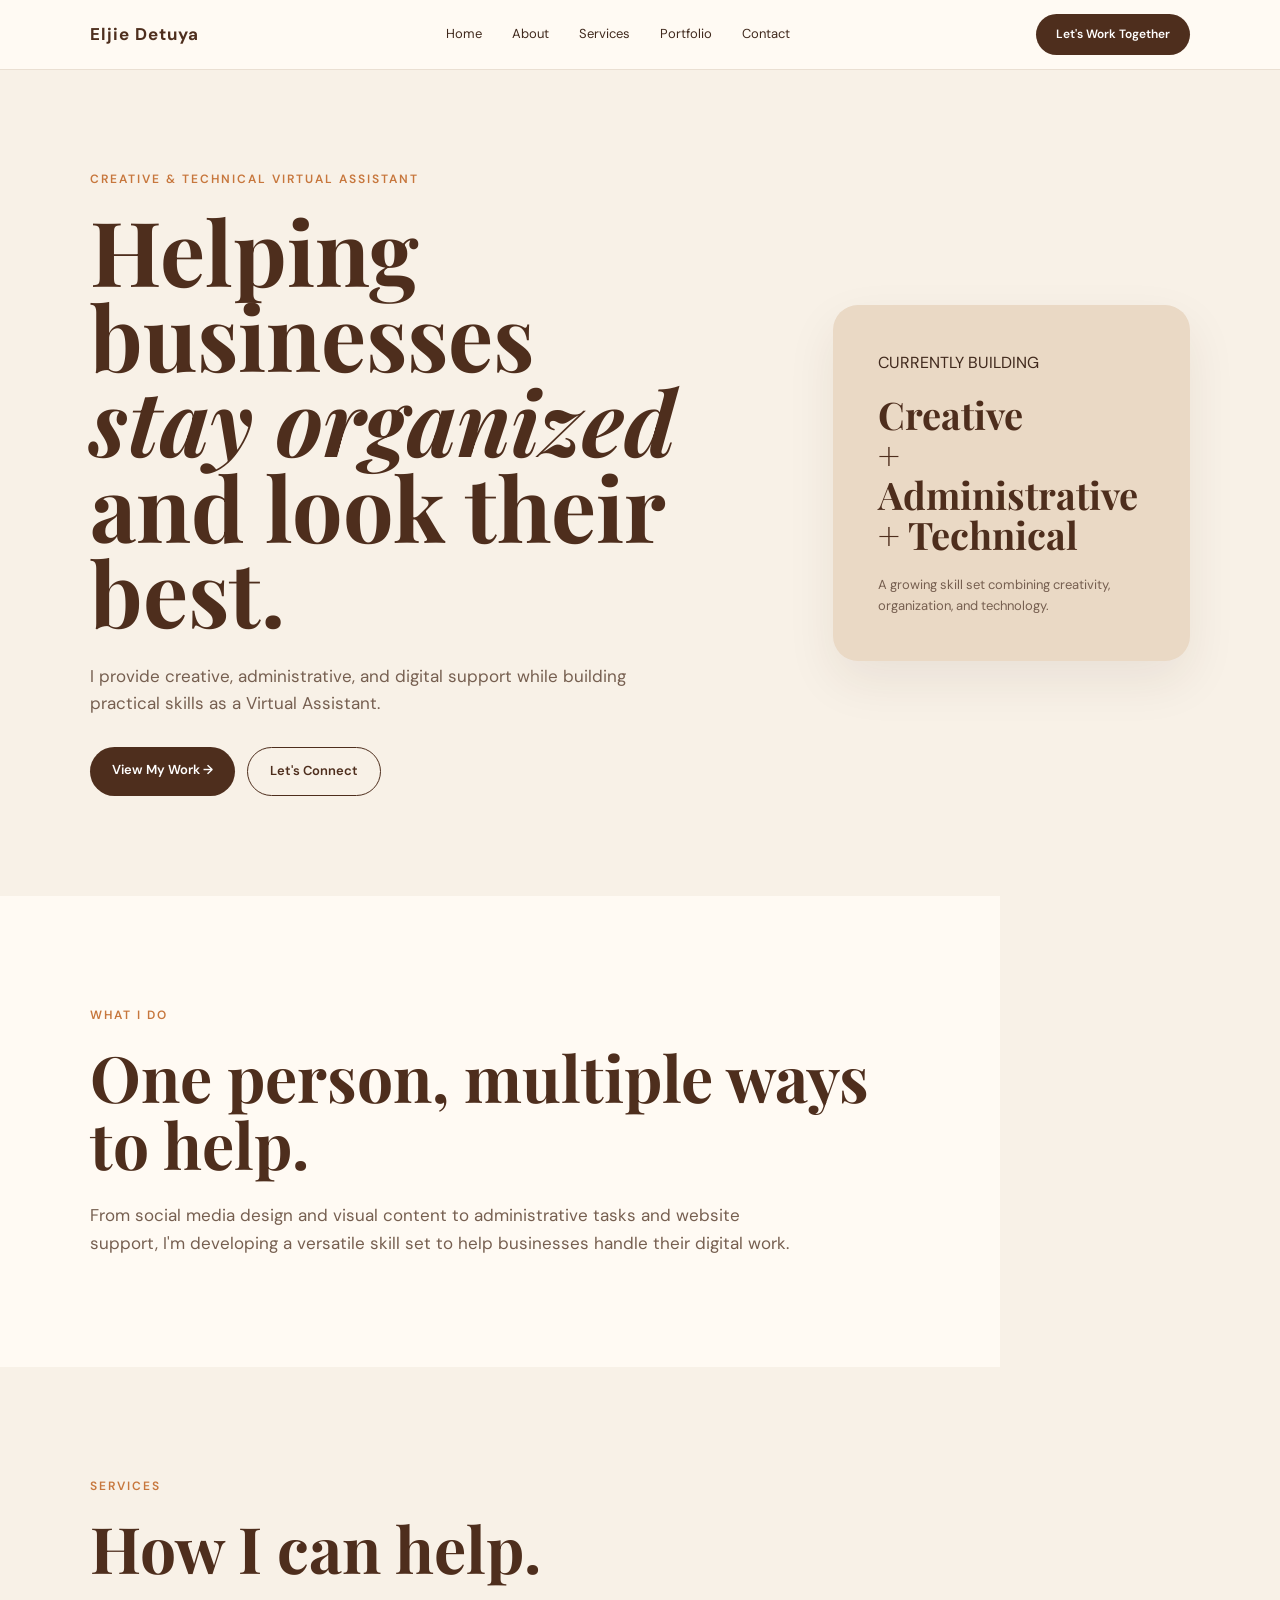
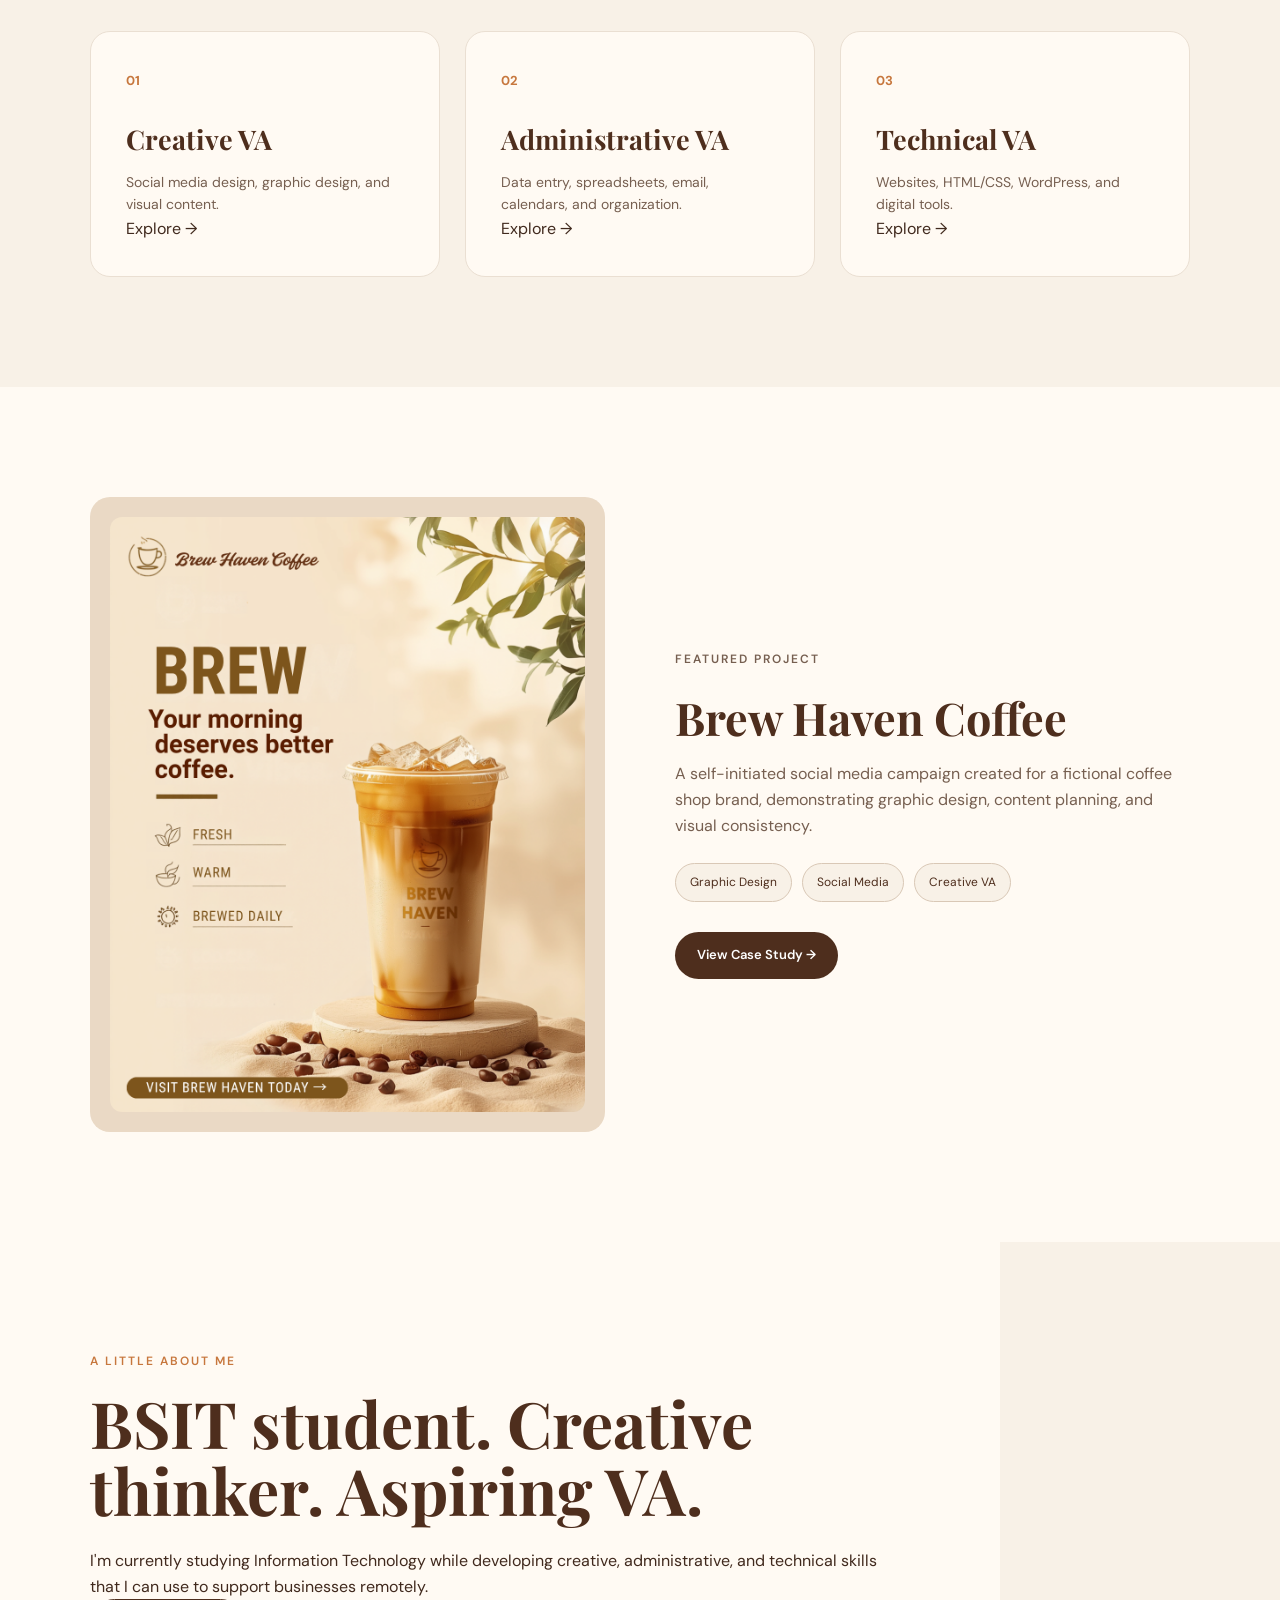
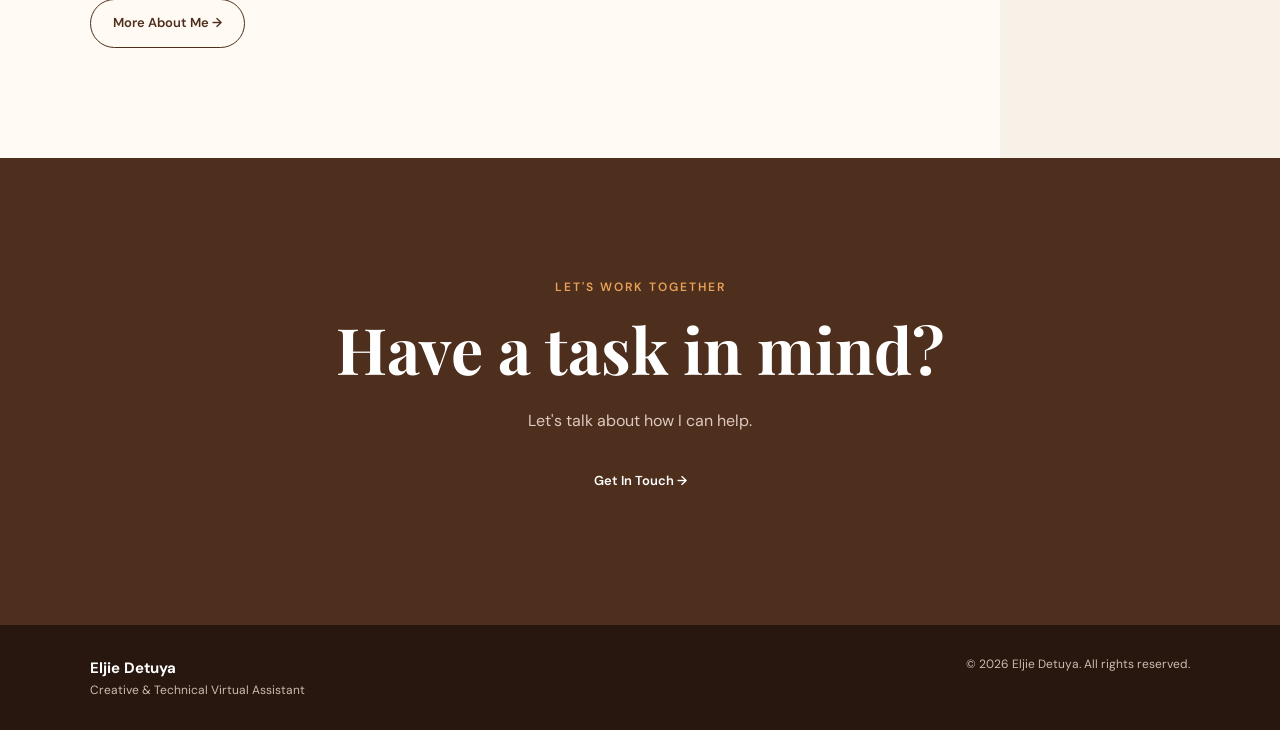
==== index.html @ 7cb1e31b "Initial portfolio website" ====
<!DOCTYPE html>
<html lang="en">

<head>

    <meta charset="UTF-8">

    <meta name="viewport" content="width=device-width, initial-scale=1.0">

    <title>Eljie Detuya | Creative & Technical VA</title>

    <link rel="stylesheet" href="css/style.css">

    <link
        href="https://fonts.googleapis.com/css2?family=DM+Sans:wght@400;500;600;700&family=Playfair+Display:wght@500;600;700&display=swap"
        rel="stylesheet">

</head>


<body>


    <!-- NAVIGATION -->

    <a class="skip-link" href="#main-content">Skip to main content</a>

    <header class="navbar">

        <a href="index.html" class="logo">
            Eljie Detuya
        </a>


        <nav class="nav-links" aria-label="Primary navigation">

            <a href="index.html">
                Home
            </a>

            <a href="about.html">
                About
            </a>

            <a href="services.html">
                Services
            </a>

            <a href="portfolio.html">
                Portfolio
            </a>

            <a href="contact.html">
                Contact
            </a>

        </nav>


        <a href="contact.html" class="nav-button">
            Let's Work Together
        </a>

    </header>



    <!-- HERO -->

    <main id="main-content">

        <section class="hero" aria-labelledby="hero-title">

            <div class="hero-content">

                <p class="eyebrow">
                    CREATIVE & TECHNICAL VIRTUAL ASSISTANT
                </p>

                <h1 id="hero-title">
                    Helping businesses
                    <span>stay organized</span>
                    and look their best.
                </h1>

                <p class="hero-description">
                    I provide creative, administrative,
                    and digital support while building
                    practical skills as a Virtual Assistant.
                </p>


                <div class="hero-buttons">

                    <a
                        href="portfolio.html"
                        class="primary-button">

                        View My Work →

                    </a>

                    <a
                        href="contact.html"
                        class="secondary-button">

                        Let's Connect

                    </a>

                </div>

            </div>


            <aside class="hero-card" aria-label="Current focus">

                <div class="hero-card-label">
                    CURRENTLY BUILDING
                </div>

                <h2>
                    Creative
                    <br>
                    + Administrative
                    <br>
                    + Technical
                </h2>

                <p>
                    A growing skill set combining
                    creativity, organization, and
                    technology.
                </p>

            </aside>

        </section>



        <!-- INTRO -->

        <section class="intro" aria-labelledby="intro-title">

            <div>

                <p class="eyebrow">
                    WHAT I DO
                </p>

                <h2 id="intro-title">
                    One person,
                    multiple ways to help.
                </h2>

            </div>


            <p>
                From social media design and visual content
                to administrative tasks and website support,
                I'm developing a versatile skill set to help
                businesses handle their digital work.
            </p>

        </section>



        <!-- SERVICES PREVIEW -->

        <section class="home-services" aria-labelledby="services-title">

            <div class="section-heading">

                <p class="eyebrow">
                    SERVICES
                </p>

                <h2 id="services-title">
                    How I can help.
                </h2>

            </div>


            <div class="service-grid">


                <article class="service-card">

                    <span>
                        01
                    </span>

                    <h3>
                        Creative VA
                    </h3>

                    <p>
                        Social media design,
                        graphic design, and
                        visual content.
                    </p>

                    <a href="services.html">
                        Explore →
                    </a>

                </article>


                <article class="service-card">

                    <span>
                        02
                    </span>

                    <h3>
                        Administrative VA
                    </h3>

                    <p>
                        Data entry, spreadsheets,
                        email, calendars, and
                        organization.
                    </p>

                    <a href="services.html">
                        Explore →
                    </a>

                </article>


                <article class="service-card">

                    <span>
                        03
                    </span>

                    <h3>
                        Technical VA
                    </h3>

                    <p>
                        Websites, HTML/CSS,
                        WordPress, and
                        digital tools.
                    </p>

                    <a href="services.html">
                        Explore →
                    </a>

                </article>


            </div>

        </section>



        <!-- FEATURED PROJECT -->

        <section class="featured-project" aria-labelledby="featured-title">

            <div class="project-preview">

                <div class="project-image">

                <img
                    src="images/brew-haven-poster/Inviting Brew Haven Coffee Instagram Ad (1).png"
                    alt="Brew Haven Coffee social media design">

                </div>


                <div class="project-info">

                <p class="eyebrow">
                    FEATURED PROJECT
                </p>

                <h3 id="featured-title">
                    Brew Haven
                    Coffee
                </h3>

                <p>
                    A self-initiated social media campaign
                    created for a fictional coffee shop brand,
                    demonstrating graphic design, content
                    planning, and visual consistency.
                </p>


                <div class="project-tags">

                    <span>
                        Graphic Design
                    </span>

                    <span>
                        Social Media
                    </span>

                    <span>
                        Creative VA
                    </span>

                </div>


                <a
                    href="projects/brew-haven.html"
                    class="primary-button">

                    View Case Study →

                </a>

                </div>

            </div>

        </section>



        <!-- ABOUT PREVIEW -->

        <section class="intro" aria-labelledby="about-title">

            <div>

                <p class="eyebrow">
                    A LITTLE ABOUT ME
                </p>

                <h2 id="about-title">
                    BSIT student.
                    Creative thinker.
                    Aspiring VA.
                </h2>

            </div>


            <div>

                <p>
                    I'm currently studying Information
                    Technology while developing creative,
                    administrative, and technical skills
                    that I can use to support businesses
                    remotely.
                </p>

                <a
                    href="about.html"
                    class="secondary-button">

                    More About Me →

                </a>

            </div>

        </section>



        <!-- CTA -->

        <section class="cta" id="contact" aria-labelledby="cta-title">

            <p class="eyebrow">
                LET'S WORK TOGETHER
            </p>

            <h2 id="cta-title">
                Have a task in mind?
            </h2>

            <p>
                Let's talk about how I can help.
            </p>

            <a
                href="contact.html"
                class="primary-button">

                Get In Touch →

            </a>

        </section>

    </main>



    <!-- FOOTER -->

    <footer aria-label="Site footer">

        <div>

            <strong>
                Eljie Detuya
            </strong>

            <p>
                Creative & Technical Virtual Assistant
            </p>

        </div>


        <p>
            © 2026 Eljie Detuya. All rights reserved.
        </p>

    </footer>


    <script src="js/script.js"></script>

</body>

</html>
---- css/style.css ----
/* =========================
   RESET
========================= */

* {
    margin: 0;
    padding: 0;
    box-sizing: border-box;
}

html {
    scroll-behavior: smooth;
}

body {
    font-family: "DM Sans", sans-serif;
    background: #f8f1e7;
    color: #40291d;
    line-height: 1.6;
}

a {
    text-decoration: none;
    color: inherit;
}

.skip-link {
    position: absolute;
    left: 1rem;
    top: -100px;
    z-index: 2000;
    padding: 10px 16px;
    background: var(--brown);
    color: white;
}

.skip-link:focus {
    top: 1rem;
}

img {
    max-width: 100%;
    display: block;
}


/* =========================
   COLORS
========================= */

:root {
    --brown: #4e2e1d;
    --dark-brown: #28170f;
    --cream: #f8f1e7;
    --light: #fffaf3;
    --beige: #dfccb4;
    --orange: #c7773d;
    --text: #40291d;
    --muted: #765f50;
}


/* =========================
   NAVBAR
========================= */

.navbar {
    height: 70px;

    padding: 0 7%;

    display: flex;
    align-items: center;
    justify-content: space-between;

    background: var(--light);

    border-bottom: 1px solid #eadfd2;

    position: sticky;
    top: 0;
    z-index: 1000;
}

.logo {
    font-size: 17px;
    font-weight: 700;
    letter-spacing: 1px;
    color: var(--brown);
}

.nav-links {
    display: flex;
    gap: 30px;
}

.nav-links a {
    font-size: 13px;
    color: var(--text);
}

.nav-links a:hover {
    color: var(--orange);
}

.nav-button {
    background: var(--brown);
    color: white;

    padding: 11px 20px;

    border-radius: 30px;

    font-size: 12px;
    font-weight: 600;
}


/* =========================
   HERO
========================= */

.hero {
    min-height: 650px;

    padding: 100px 7%;

    display: grid;
    grid-template-columns: 1.3fr 0.7fr;

    align-items: center;

    gap: 80px;

    background: var(--cream);
}

.hero-content {
    max-width: 720px;
}

.eyebrow {
    font-size: 12px;
    font-weight: 600;
    letter-spacing: 2px;

    color: var(--orange);

    margin-bottom: 18px;
}

.hero h1 {
    font-family: "Playfair Display", serif;

    font-size: clamp(55px, 7vw, 90px);

    line-height: 0.95;

    color: var(--brown);

    margin-bottom: 30px;
}

.hero h1 span {
    display: block;
    font-style: italic;
}

.hero-description {
    max-width: 600px;

    color: var(--muted);

    font-size: 17px;

    margin-bottom: 30px;
}

.hero-buttons {
    display: flex;
    gap: 12px;
    flex-wrap: wrap;
}

.primary-button,
.secondary-button {
    display: inline-block;

    padding: 13px 22px;

    border-radius: 30px;

    font-size: 13px;
    font-weight: 600;
}

.primary-button {
    background: var(--brown);
    color: white;
}

.secondary-button {
    border: 1px solid var(--brown);
    color: var(--brown);
}

.primary-button:hover {
    background: var(--orange);
}

.secondary-button:hover {
    background: var(--brown);
    color: white;
}


/* =========================
   HERO CARD
========================= */

.hero-card {
    background: #ead9c5;

    padding: 45px;

    border-radius: 25px;

    box-shadow: 0 20px 50px rgba(60, 35, 20, 0.08);
}

.hero-card p {
    color: var(--muted);
    font-size: 13px;
}

.hero-card h2 {
    font-family: "Playfair Display", serif;

    font-size: 38px;

    line-height: 1.05;

    margin: 20px 0;

    color: var(--brown);
}

.hero-line {
    height: 2px;

    width: 50px;

    background: var(--brown);

    margin-bottom: 20px;
}


/* =========================
   INTRO
========================= */

.intro {
    padding: 110px 7%;

    background: var(--light);

    max-width: 1000px;
}

.intro h2,
.section-heading h2,
.cta h2 {
    font-family: "Playfair Display", serif;

    font-size: clamp(40px, 5vw, 65px);

    line-height: 1.05;

    color: var(--brown);

    margin-bottom: 25px;
}

.intro > p:last-child {
    max-width: 700px;

    color: var(--muted);

    font-size: 17px;
}


/* =========================
   SERVICES
========================= */

.home-services {
    padding: 110px 7%;

    background: var(--cream);
}

.section-heading {
    margin-bottom: 50px;
}

.service-grid {
    display: grid;

    grid-template-columns: repeat(3, 1fr);

    gap: 25px;
}

.service-card {
    padding: 35px;

    background: var(--light);

    border: 1px solid #eadfd2;

    border-radius: 20px;

    transition: 0.3s;
}

.service-card:hover {
    transform: translateY(-5px);

    box-shadow: 0 20px 40px rgba(60, 35, 20, 0.08);
}

.service-card span {
    color: var(--orange);

    font-size: 13px;
    font-weight: 700;
}

.service-card h3 {
    font-family: "Playfair Display", serif;

    font-size: 27px;

    color: var(--brown);

    margin: 25px 0 10px;
}

.service-card p {
    color: var(--muted);

    font-size: 14px;
}


/* =========================
   FEATURED PROJECT
========================= */

.featured-project {
    padding: 110px 7%;

    background: var(--light);
}

.project-preview {
    display: grid;

    grid-template-columns: 1fr 1fr;

    gap: 70px;

    align-items: center;
}

.project-image {
    background: #ead9c5;

    padding: 20px;

    border-radius: 20px;
}

.project-image img {
    width: 100%;

    border-radius: 12px;
}

.project-category {
    color: var(--orange);

    font-size: 12px;

    font-weight: 700;

    letter-spacing: 1px;

    margin-bottom: 15px;
}

.project-info h3 {
    font-family: "Playfair Display", serif;

    font-size: 45px;

    line-height: 1.05;

    color: var(--brown);

    margin-bottom: 20px;
}

.project-info > p:not(.project-category) {
    color: var(--muted);

    max-width: 500px;

    margin-bottom: 25px;
}


/* =========================
   CTA
========================= */

.cta {
    padding: 120px 7%;

    text-align: center;

    background: var(--brown);

    color: white;
}

.cta .eyebrow {
    color: #e9a158;
}

.cta h2 {
    color: white;
}

.cta > p:not(.eyebrow) {
    color: #dccabe;

    margin-bottom: 25px;
}


/* =========================
   FOOTER
========================= */

footer {
    padding: 30px 7%;

    background: var(--dark-brown);

    color: white;

    display: flex;

    justify-content: space-between;

    gap: 30px;
}

footer strong {
    font-size: 15px;
}

footer p {
    color: #cdbbad;

    font-size: 12px;
}


/* =========================
   MOBILE
========================= */

@media (max-width: 850px) {

    .nav-links {
        display: none;
    }

    .hero {
        grid-template-columns: 1fr;

        padding: 70px 7%;
    }

    .service-grid {
        grid-template-columns: 1fr;
    }

    .project-preview {
        grid-template-columns: 1fr;
    }

    footer {
        flex-direction: column;
    }
}


@media (max-width: 600px) {

    .nav-button {
        display: none;
    }

    .hero h1 {
        font-size: 55px;
    }

    .hero-card {
        padding: 30px;
    }

    .intro,
    .home-services,
    .featured-project {
        padding-top: 75px;
        padding-bottom: 75px;
    }

    .project-info h3 {
        font-size: 36px;
    }
}

/* =========================================
   BREW HAVEN CASE STUDY
========================================= */

.case-hero {
    display: grid;
    grid-template-columns: 1fr 0.85fr;
    align-items: center;
    gap: 70px;
    padding: 90px 7%;
    background: var(--cream);
}

.case-hero-content {
    max-width: 650px;
}

.case-hero h1,
.case-section h2,
.case-footer h2 {
    font-family: "Playfair Display", serif;
    color: var(--brown);
}

.case-hero h1 {
    font-size: clamp(52px, 7vw, 88px);
    line-height: 0.95;
    margin-bottom: 22px;
}

.case-subtitle {
    color: var(--orange);
    font-size: 15px;
    font-weight: 700;
    letter-spacing: 1.5px;
    text-transform: uppercase;
    margin-bottom: 12px;
}

.case-tagline,
.case-hero .description,
.case-section > p:not(.eyebrow),
.overview-copy p,
.creative-grid p,
.learning {
    color: var(--muted);
}

.case-tagline {
    font-family: "Playfair Display", serif;
    font-size: 24px;
    margin-bottom: 16px;
}

.case-hero .description {
    max-width: 560px;
    margin-bottom: 28px;
}

.case-hero-image {
    margin: 0;
    padding: 18px;
    background: #ead9c5;
    border-radius: 20px;
}

.case-hero-image img {
    width: 100%;
    border-radius: 12px;
}

.case-section {
    padding: 100px 7%;
    background: var(--light);
}

.case-section-light {
    background: var(--cream);
}

.case-section h2 {
    max-width: 800px;
    font-size: clamp(38px, 5vw, 64px);
    line-height: 1.05;
    margin-bottom: 28px;
}

.overview-grid,
.creative-grid {
    display: grid;
    grid-template-columns: 1.15fr 0.85fr;
    gap: 60px;
    align-items: start;
    max-width: 1100px;
}

.overview-copy p {
    max-width: 650px;
    margin-bottom: 18px;
}

.info-card,
.goal-card,
.creative-grid article,
.poster {
    border: 1px solid #eadfd2;
    background: var(--light);
}

.info-card {
    display: grid;
    gap: 18px;
    padding: 28px;
    border-radius: 14px;
}

.info-card div {
    display: grid;
    gap: 3px;
}

.info-card strong {
    color: var(--brown);
    font-size: 13px;
}

.info-card span,
.goal-card p,
.poster p {
    color: var(--muted);
    font-size: 14px;
}

.section-description {
    max-width: 650px;
    margin-bottom: 35px;
}

.goal-grid,
.poster-grid,
.skills {
    display: grid;
    grid-template-columns: repeat(4, 1fr);
    gap: 18px;
}

.goal-card {
    padding: 25px;
    border-radius: 14px;
}

.goal-card span {
    color: var(--orange);
    font-size: 13px;
    font-weight: 700;
}

.goal-card h3,
.creative-grid h3,
.poster h3 {
    color: var(--brown);
    margin: 15px 0 8px;
}

.creative-grid {
    grid-template-columns: repeat(3, 1fr);
    gap: 18px;
}

.creative-grid article {
    padding: 25px;
    border-radius: 14px;
}

.colors {
    display: flex;
    gap: 10px;
    margin-top: 28px;
}

.color {
    width: 42px;
    height: 42px;
    border-radius: 50%;
}

.color.brown { background: var(--brown); }
.color.cream { background: var(--cream); border: 1px solid #d9c8b6; }
.color.beige { background: var(--beige); }
.color.orange { background: var(--orange); }

.poster-grid {
    grid-template-columns: repeat(3, 1fr);
}

.poster {
    padding: 14px;
    border-radius: 14px;
}

.poster img {
    width: 100%;
    aspect-ratio: 1 / 1;
    object-fit: cover;
    border-radius: 8px;
}

.poster h3 {
    font-size: 16px;
}

.skills {
    grid-template-columns: repeat(3, minmax(0, 1fr));
    max-width: 850px;
}

.skills span {
    padding: 12px 15px;
    border: 1px solid #d9c8b6;
    border-radius: 30px;
    color: var(--brown);
    background: var(--light);
    font-size: 13px;
    text-align: center;
}

.learning {
    max-width: 760px;
    margin-bottom: 18px;
}

.case-footer {
    display: block;
    padding: 70px 7%;
    background: var(--dark-brown);
}

.case-footer h2 {
    color: white;
    margin-bottom: 12px;
}

.case-footer-role,
.case-footer-copyright {
    color: #cdbbad;
}

.case-footer-copyright {
    margin-top: 25px;
}

@media (max-width: 850px) {
    .case-hero,
    .overview-grid,
    .creative-grid {
        grid-template-columns: 1fr;
    }

    .goal-grid,
    .poster-grid {
        grid-template-columns: repeat(2, 1fr);
    }
}

@media (max-width: 600px) {
    .case-hero,
    .case-section {
        padding-top: 70px;
        padding-bottom: 70px;
    }

    .goal-grid,
    .poster-grid,
    .skills {
        grid-template-columns: 1fr;
    }
}
/* =========================================
   PORTFOLIO PAGE
========================================= */

/* =========================================
   PORTFOLIO PAGE
========================================= */

.portfolio-hero {
    padding: 80px 7% 70px;
    background: #f8f1e7;
}

.portfolio-hero h1 {
    font-family: "Playfair Display", serif;
    font-size: clamp(55px, 7vw, 90px);
    line-height: 0.95;
    color: #4e2e1d;
    margin-bottom: 25px;
}

.portfolio-hero > p:last-child {
    max-width: 650px;
    color: #765f50;
    font-size: 16px;
}


/* PROJECT SECTION */

.portfolio-section {
    padding: 70px 7%;
    background: #fffaf3;
}


/* PROJECT CARD */

.portfolio-card {
    display: grid;

    grid-template-columns: 1fr 1fr;

    gap: 60px;

    align-items: center;

    max-width: 1200px;

    margin: 0 auto;

    padding: 70px 0;

    border-bottom: 1px solid #e5d8ca;
}

.portfolio-card:first-child {
    padding-top: 20px;
}

.portfolio-card:last-child {
    border-bottom: none;
}


/* REVERSE LAYOUT */

.portfolio-card.reverse .portfolio-image {
    order: 2;
}

.portfolio-card.reverse .portfolio-content {
    order: 1;
}


/* PROJECT IMAGE */

.portfolio-image {
    background: #ead9c5;

    padding: 15px;

    border-radius: 20px;

    overflow: hidden;
}

.portfolio-image img {
    width: 100%;

    aspect-ratio: 1 / 1;

    object-fit: cover;

    border-radius: 12px;
}


/* PROJECT CONTENT */

.portfolio-content {
    max-width: 500px;
}

.project-category {
    color: #c7773d;

    font-size: 11px;

    font-weight: 700;

    letter-spacing: 1.5px;

    margin-bottom: 15px;
}

.portfolio-content h2 {
    font-family: "Playfair Display", serif;

    color: #4e2e1d;

    font-size: clamp(38px, 4vw, 58px);

    line-height: 1;

    margin-bottom: 20px;
}

.portfolio-content > p:not(.project-category) {
    color: #765f50;

    font-size: 15px;

    line-height: 1.6;

    margin-bottom: 25px;
}


/* TAGS */

.project-tags {
    display: flex;

    flex-wrap: wrap;

    gap: 8px;

    margin-bottom: 28px;
}

.project-tags span {
    border: 1px solid #d9c8b6;

    border-radius: 30px;

    padding: 7px 13px;

    font-size: 11px;

    color: #5c4739;

    background: #f8f1e7;
}


/* COMING SOON */

.portfolio-image.placeholder {
    min-height: 350px;

    display: flex;

    align-items: center;

    justify-content: center;

    text-align: center;

    background:
        linear-gradient(
            135deg,
            #ead9c5,
            #f6eee3
        );
}

.placeholder-icon {
    display: block;

    font-size: 55px;

    margin-bottom: 15px;
}

.portfolio-image.placeholder p {
    font-size: 12px;

    font-weight: 700;

    letter-spacing: 2px;

    color: #765f50;
}


/* =========================================
   PORTFOLIO MOBILE
========================================= */

@media (max-width: 850px) {

    .portfolio-card {
        grid-template-columns: 1fr;

        gap: 35px;

        padding: 55px 0;
    }

    .portfolio-card.reverse .portfolio-image {
        order: 1;
    }

    .portfolio-card.reverse .portfolio-content {
        order: 2;
    }

}


@media (max-width: 600px) {

    .portfolio-hero {
        padding: 65px 7% 55px;
    }

    .portfolio-section {
        padding: 50px 7%;
    }

    .portfolio-card {
        padding: 45px 0;
    }

    .portfolio-content h2 {
        font-size: 40px;
    }

    .portfolio-image.placeholder {
        min-height: 260px;
    }

}
/* =========================================
   ABOUT PAGE
========================================= */

.about-hero {
    padding: 100px 7% 90px;

    background: #f8f1e7;

    display: grid;

    grid-template-columns: 1.2fr 0.8fr;

    gap: 80px;

    align-items: end;
}

.about-hero h1 {
    font-family: "Playfair Display", serif;

    font-size: clamp(55px, 7vw, 90px);

    line-height: 0.95;

    color: #4e2e1d;
}

.about-hero h1 span {
    display: block;

    font-style: italic;
}

.about-intro {
    max-width: 450px;

    color: #765f50;

    font-size: 18px;

    line-height: 1.6;
}


/* STORY */

.about-story {
    padding: 110px 7%;

    background: #fffaf3;

    display: grid;

    grid-template-columns: 0.8fr 1.2fr;

    gap: 100px;
}

.about-story-heading h2 {
    font-family: "Playfair Display", serif;

    font-size: clamp(38px, 4vw, 55px);

    line-height: 1.05;

    color: #4e2e1d;
}

.about-story-text {
    max-width: 650px;
}

.about-story-text p {
    color: #765f50;

    font-size: 16px;

    line-height: 1.8;

    margin-bottom: 22px;
}


/* SKILLS */

.about-skills {
    padding: 110px 7%;

    background: #f8f1e7;
}

.about-skill-grid {
    display: grid;

    grid-template-columns: repeat(4, 1fr);

    gap: 20px;
}

.about-skill-card {
    background: #fffaf3;

    border: 1px solid #eadfd2;

    border-radius: 20px;

    padding: 30px;

    transition: 0.3s;
}

.about-skill-card:hover {
    transform: translateY(-5px);

    box-shadow:
        0 20px 40px rgba(60, 35, 20, 0.08);
}

.about-skill-card span {
    color: #c7773d;

    font-size: 12px;

    font-weight: 700;
}

.about-skill-card h3 {
    font-family: "Playfair Display", serif;

    color: #4e2e1d;

    font-size: 25px;

    margin: 25px 0 15px;
}

.about-skill-card p {
    color: #765f50;

    font-size: 13px;

    line-height: 1.8;
}


/* CURRENTLY LEARNING */

.learning-section {
    padding: 110px 7%;

    background: #4e2e1d;

    color: white;

    display: grid;

    grid-template-columns: 0.8fr 1.2fr;

    gap: 100px;
}

.learning-section .eyebrow {
    color: #e9a158;
}

.learning-section h2 {
    font-family: "Playfair Display", serif;

    color: white;

    font-size: clamp(38px, 4vw, 55px);

    line-height: 1.05;
}

.learning-list {
    display: grid;

    grid-template-columns: 1fr 1fr;

    gap: 0;

    border-top: 1px solid rgba(255,255,255,0.2);
}

.learning-list div {
    display: flex;

    align-items: center;

    gap: 18px;

    padding: 18px 0;

    border-bottom: 1px solid rgba(255,255,255,0.2);
}

.learning-list span {
    color: #e9a158;

    font-size: 12px;

    font-weight: 700;
}

.learning-list p {
    color: #eadbd0;

    font-size: 13px;
}


/* ABOUT MOBILE */

@media (max-width: 900px) {

    .about-hero {
        grid-template-columns: 1fr;

        gap: 35px;
    }

    .about-story {
        grid-template-columns: 1fr;

        gap: 45px;
    }

    .about-skill-grid {
        grid-template-columns: repeat(2, 1fr);
    }

    .learning-section {
        grid-template-columns: 1fr;

        gap: 50px;
    }

}


@media (max-width: 600px) {

    .about-hero {
        padding: 70px 7%;
    }

    .about-story,
    .about-skills,
    .learning-section {
        padding: 75px 7%;
    }

    .about-skill-grid {
        grid-template-columns: 1fr;
    }

    .learning-list {
        grid-template-columns: 1fr;
    }

}
/* =========================================
   SERVICES PAGE
========================================= */

.services-hero {
    padding: 100px 7% 90px;

    background: #f8f1e7;
}

.services-hero h1 {
    font-family: "Playfair Display", serif;

    font-size: clamp(55px, 7vw, 90px);

    line-height: 0.95;

    color: #4e2e1d;

    max-width: 900px;

    margin-bottom: 30px;
}

.services-hero h1 span {
    display: block;

    font-style: italic;
}

.services-hero > p:last-child {
    max-width: 650px;

    color: #765f50;

    font-size: 17px;
}


/* =========================================
   SERVICES INTRO
========================================= */

.services-intro {
    padding: 100px 7%;

    background: #fffaf3;

    display: grid;

    grid-template-columns: 0.8fr 1.2fr;

    gap: 100px;

    align-items: center;
}

.services-intro h2 {
    font-family: "Playfair Display", serif;

    font-size: clamp(40px, 4vw, 58px);

    line-height: 1.05;

    color: #4e2e1d;
}

.services-intro > p {
    max-width: 650px;

    color: #765f50;

    font-size: 16px;

    line-height: 1.8;
}


/* =========================================
   SERVICE DETAIL
========================================= */

.service-detail {
    padding: 110px 7%;

    background: #f8f1e7;

    display: grid;

    grid-template-columns: 120px 1fr;

    gap: 50px;
}

.service-detail-content {
    max-width: 900px;
}

.service-number {
    font-family: "Playfair Display", serif;

    font-size: 55px;

    color: #c7773d;
}

.service-detail-content h2 {
    font-family: "Playfair Display", serif;

    font-size: clamp(40px, 5vw, 65px);

    line-height: 1;

    color: #4e2e1d;

    margin-bottom: 25px;

    max-width: 800px;
}

.service-detail-content > p:not(.eyebrow) {
    color: #765f50;

    font-size: 16px;

    line-height: 1.7;

    max-width: 650px;

    margin-bottom: 40px;
}


/* =========================================
   SERVICE LIST
========================================= */

.service-list {
    display: grid;

    grid-template-columns: 1fr 1fr;

    max-width: 750px;

    border-top: 1px solid #d9c8b6;
}

.service-list div {
    display: flex;

    align-items: center;

    gap: 15px;

    padding: 17px 0;

    border-bottom: 1px solid #d9c8b6;
}

.service-list span {
    color: #c7773d;

    font-size: 11px;

    font-weight: 700;
}

.service-list p {
    color: #4e2e1d;

    font-size: 14px;

    font-weight: 500;
}


/* =========================================
   DARK SERVICE SECTION
========================================= */

.service-dark {
    background: #4e2e1d;

    color: white;
}

.service-dark .service-number {
    color: #e9a158;
}

.service-dark .eyebrow {
    color: #e9a158;
}

.service-dark .service-detail-content h2 {
    color: white;
}

.service-dark .service-detail-content > p:not(.eyebrow) {
    color: #dccbc0;
}

.service-dark .service-list {
    border-color: rgba(255,255,255,0.2);
}

.service-dark .service-list div {
    border-color: rgba(255,255,255,0.2);
}

.service-dark .service-list p {
    color: white;
}


/* =========================================
   TOOLS
========================================= */

.tools-section {
    padding: 110px 7%;

    background: #fffaf3;
}

.tools-section h2 {
    font-family: "Playfair Display", serif;

    font-size: clamp(40px, 5vw, 60px);

    color: #4e2e1d;

    margin-bottom: 50px;
}

.tools-grid {
    display: grid;

    grid-template-columns: repeat(4, 1fr);

    gap: 15px;
}

.tools-grid div {
    padding: 22px;

    border: 1px solid #dfcfbd;

    border-radius: 15px;

    background: #f8f1e7;

    color: #4e2e1d;

    text-align: center;

    font-size: 13px;

    font-weight: 600;

    transition: 0.25s;
}

.tools-grid div:hover {
    transform: translateY(-4px);

    background: #ead9c5;
}


/* =========================================
   SERVICES MOBILE
========================================= */

@media (max-width: 850px) {

    .services-intro {
        grid-template-columns: 1fr;

        gap: 40px;
    }

    .service-detail {
        grid-template-columns: 70px 1fr;

        gap: 30px;
    }

    .tools-grid {
        grid-template-columns: repeat(2, 1fr);
    }

}


@media (max-width: 600px) {

    .services-hero {
        padding: 70px 7%;
    }

    .services-intro,
    .service-detail,
    .tools-section {
        padding: 75px 7%;
    }

    .service-detail {
        grid-template-columns: 1fr;
    }

    .service-number {
        font-size: 40px;
    }

    .service-list {
        grid-template-columns: 1fr;
    }

    .tools-grid {
        grid-template-columns: 1fr;
    }

}

/* =========================================
   CONTACT PAGE
========================================= */

.contact-hero {
    padding: 100px 7% 90px;

    background: #f8f1e7;
}

.contact-hero h1 {
    font-family: "Playfair Display", serif;

    font-size: clamp(60px, 8vw, 100px);

    line-height: 0.9;

    color: #4e2e1d;

    margin-bottom: 30px;
}

.contact-hero h1 span {
    display: block;

    font-style: italic;
}

.contact-hero > p:last-child {
    max-width: 550px;

    color: #765f50;

    font-size: 18px;
}


/* =========================================
   CONTACT SECTION
========================================= */

.contact-section {
    padding: 100px 7%;

    background: #fffaf3;

    display: grid;

    grid-template-columns: 0.8fr 1.2fr;

    gap: 100px;
}


/* CONTACT INFO */

.contact-info h2 {
    font-family: "Playfair Display", serif;

    font-size: clamp(40px, 4vw, 58px);

    line-height: 1;

    color: #4e2e1d;

    margin-bottom: 25px;
}

.contact-info > p:not(.eyebrow) {
    max-width: 500px;

    color: #765f50;

    font-size: 15px;

    line-height: 1.7;

    margin-bottom: 40px;
}


/* CONTACT DETAILS */

.contact-details {
    border-top: 1px solid #dfcfbd;

    max-width: 500px;
}

.contact-details > div {
    padding: 18px 0;

    border-bottom: 1px solid #dfcfbd;
}

.contact-details span {
    display: block;

    color: #c7773d;

    font-size: 10px;

    font-weight: 700;

    letter-spacing: 1.5px;

    text-transform: uppercase;

    margin-bottom: 5px;
}

.contact-details p,
.contact-details a {
    color: #4e2e1d;

    font-size: 14px;
}

.contact-details a:hover {
    color: #c7773d;
}


/* =========================================
   FORM
========================================= */

.contact-form {
    padding: 40px;

    background: #f8f1e7;

    border-radius: 20px;

    border: 1px solid #eadfd2;
}

.form-group {
    margin-bottom: 22px;
}

.form-group label {
    display: block;

    color: #4e2e1d;

    font-size: 12px;

    font-weight: 600;

    margin-bottom: 8px;
}

.form-group input,
.form-group select,
.form-group textarea {
    width: 100%;

    border: 1px solid #d9c8b6;

    border-radius: 10px;

    padding: 13px 15px;

    background: #fffaf3;

    color: #4e2e1d;

    font-family: "DM Sans", sans-serif;

    font-size: 13px;

    outline: none;

    transition: 0.2s;
}

.form-group input:focus,
.form-group select:focus,
.form-group textarea:focus {
    border-color: #c7773d;

    box-shadow: 0 0 0 3px rgba(199, 119, 61, 0.08);
}

.form-group textarea {
    resize: vertical;

    min-height: 150px;
}


/* =========================================
   CONTACT BOTTOM
========================================= */

.contact-bottom {
    padding: 100px 7%;

    background: #4e2e1d;

    text-align: center;
}

.contact-bottom .eyebrow {
    color: #e9a158;
}

.contact-bottom h2 {
    max-width: 850px;

    margin: 0 auto;

    font-family: "Playfair Display", serif;

    color: white;

    font-size: clamp(40px, 6vw, 75px);

    line-height: 1;
}


/* =========================================
   CONTACT MOBILE
========================================= */

@media (max-width: 850px) {

    .contact-section {
        grid-template-columns: 1fr;

        gap: 60px;
    }

}

@media (max-width: 600px) {

    .contact-hero {
        padding: 70px 7%;
    }

    .contact-section {
        padding: 70px 7%;
    }

    .contact-form {
        padding: 25px;
    }

    .contact-bottom {
        padding: 75px 7%;
    }

}
/* =========================================
   PORTFOLIO PAGE
========================================= */

.portfolio-hero {
    padding: 110px 7% 100px;
    background: #f8f1e7;
}

.portfolio-hero h1 {
    font-family: "Playfair Display", serif;
    font-size: clamp(60px, 8vw, 110px);
    line-height: .95;
    color: #4e2e1d;
    margin: 15px 0 30px;
}

.portfolio-hero > p:last-child {
    max-width: 650px;
    color: #765f50;
    line-height: 1.7;
    font-size: 17px;
}


/* PROJECT AREA */

.portfolio-projects {
    padding: 100px 7%;
    background: #fffaf3;
}


/* FEATURED PROJECT */

.featured-portfolio-project {
    display: grid;
    grid-template-columns: 1.15fr .85fr;
    gap: 80px;
    align-items: center;
    margin-bottom: 100px;
}

.portfolio-project-image {
    overflow: hidden;
    border-radius: 20px;
    background: #f1e2ce;
}

.portfolio-project-image img {
    width: 100%;
    display: block;
    aspect-ratio: 4 / 5;
    object-fit: cover;
}

.portfolio-project-content h2 {
    font-family: "Playfair Display", serif;
    font-size: clamp(45px, 5vw, 70px);
    color: #4e2e1d;
    line-height: 1;
    margin: 15px 0 25px;
}

.portfolio-project-content > p:not(.eyebrow) {
    color: #765f50;
    line-height: 1.8;
    max-width: 550px;
    margin-bottom: 25px;
}


/* TAGS */

.project-tags {
    display: flex;
    flex-wrap: wrap;
    gap: 10px;
    margin-bottom: 30px;
}

.project-tags span {
    padding: 9px 14px;
    border: 1px solid #d9c8b6;
    border-radius: 30px;
    color: #4e2e1d;
    font-size: 12px;
}


/* OTHER PROJECTS */

.portfolio-grid {
    display: grid;
    grid-template-columns: repeat(3, 1fr);
    gap: 25px;
}

.portfolio-card {
    padding: 35px;
    background: #f8f1e7;
    border: 1px solid #eadfd2;
    border-radius: 18px;
    transition: transform .3s ease;
}

.portfolio-card:hover {
    transform: translateY(-6px);
}

.portfolio-card-number {
    font-family: "Playfair Display", serif;
    font-size: 40px;
    color: #c7773d;
    margin-bottom: 30px;
}

.portfolio-card h3 {
    font-family: "Playfair Display", serif;
    color: #4e2e1d;
    font-size: 28px;
    margin: 12px 0;
}

.portfolio-card p:not(.eyebrow) {
    color: #765f50;
    line-height: 1.7;
    font-size: 14px;
    margin-bottom: 25px;
}

.portfolio-card a {
    color: #4e2e1d;
    font-weight: 600;
    text-decoration: none;
}


/* MOBILE */

@media (max-width: 900px) {

    .featured-portfolio-project {
        grid-template-columns: 1fr;
        gap: 45px;
    }

    .portfolio-grid {
        grid-template-columns: 1fr;
    }

}

@media (max-width: 600px) {

    .portfolio-hero {
        padding: 80px 7%;
    }

    .portfolio-projects {
        padding: 70px 7%;
    }

}
/* =========================================
   TECHNICAL & IT PROJECTS
========================================= */

.technical-projects {
    padding: 110px 7%;
    background: #f8f1e7;
}

.technical-projects .section-heading {
    max-width: 750px;
    margin-bottom: 60px;
}

.technical-projects .section-heading h2 {
    font-family: "Playfair Display", serif;
    font-size: clamp(45px, 5vw, 70px);
    line-height: 1;
    color: #4e2e1d;
    margin: 15px 0 25px;
}

.technical-projects .section-heading > p:last-child {
    color: #765f50;
    line-height: 1.7;
}


/* PROJECT GRID */

.technical-project-grid {
    display: grid;
    grid-template-columns: repeat(3, 1fr);
    gap: 25px;
}


/* PROJECT CARD */

.technical-project-card {
    padding: 35px;
    background: #fffaf3;
    border: 1px solid #eadfd2;
    border-radius: 20px;

    display: flex;
    flex-direction: column;

    transition:
        transform .3s ease,
        box-shadow .3s ease;
}

.technical-project-card:hover {
    transform: translateY(-7px);

    box-shadow:
        0 18px 40px rgba(78, 46, 29, 0.08);
}


/* NUMBER */

.technical-project-number {
    font-family: "Playfair Display", serif;
    font-size: 42px;
    color: #c7773d;
    margin-bottom: 25px;
}


/* TITLE */

.technical-project-card h3 {
    font-family: "Playfair Display", serif;
    font-size: 30px;
    line-height: 1.1;
    color: #4e2e1d;
    margin: 12px 0 18px;
}


/* DESCRIPTION */

.technical-project-card > p:not(.eyebrow) {
    color: #765f50;
    line-height: 1.7;
    font-size: 14px;
}


/* TECHNOLOGY TAGS */

.technical-tags {
    display: flex;
    flex-wrap: wrap;
    gap: 8px;
    margin: 25px 0;
}

.technical-tags span {
    padding: 7px 11px;

    border-radius: 20px;

    background: #f1e4d4;

    color: #4e2e1d;

    font-size: 11px;

    font-weight: 600;
}


/* BUTTON AREA */

.technical-buttons {
    display: flex;
    align-items: center;
    flex-wrap: wrap;
    gap: 12px;

    margin-top: auto;
    padding-top: 15px;
}


/* PRIVATE PROJECT */

.private-project {
    display: inline-flex;
    align-items: center;

    padding: 12px 16px;

    border: 1px solid #d9c8b6;

    border-radius: 30px;

    color: #765f50;

    font-size: 12px;
}


/* MOBILE */

@media (max-width: 1000px) {

    .technical-project-grid {
        grid-template-columns: 1fr 1fr;
    }

}


@media (max-width: 650px) {

    .technical-projects {
        padding: 80px 7%;
    }

    .technical-project-grid {
        grid-template-columns: 1fr;
    }

}
/* =========================================
   PORTFOLIO TECHNICAL SKILLS
========================================= */

.skills-section {
    padding: 110px 7%;
    background: #fffaf3;
}

.skills-section .eyebrow {
    margin-bottom: 15px;
}

.skills-section h2 {
    font-family: "Playfair Display", serif;
    font-size: clamp(45px, 5vw, 70px);
    line-height: 1;
    color: #4e2e1d;
    margin-bottom: 45px;
}

.skills-section .skills {
    display: flex;
    flex-wrap: wrap;
    gap: 12px;
    max-width: 900px;
}

.skills-section .skills span {
    padding: 12px 18px;
    border: 1px solid #d9c8b6;
    border-radius: 30px;
    background: #f8f1e7;
    color: #4e2e1d;
    font-size: 13px;
    font-weight: 500;
    transition: 0.25s ease;
}

.skills-section .skills span:hover {
    background: #ead9c5;
    transform: translateY(-3px);
}


/* MOBILE */

@media (max-width: 600px) {

    .skills-section {
        padding: 75px 7%;
    }

    .skills-section h2 {
        font-size: 42px;
        margin-bottom: 30px;
    }

    .skills-section .skills {
        gap: 10px;
    }

    .skills-section .skills span {
        font-size: 12px;
        padding: 10px 14px;
    }

}
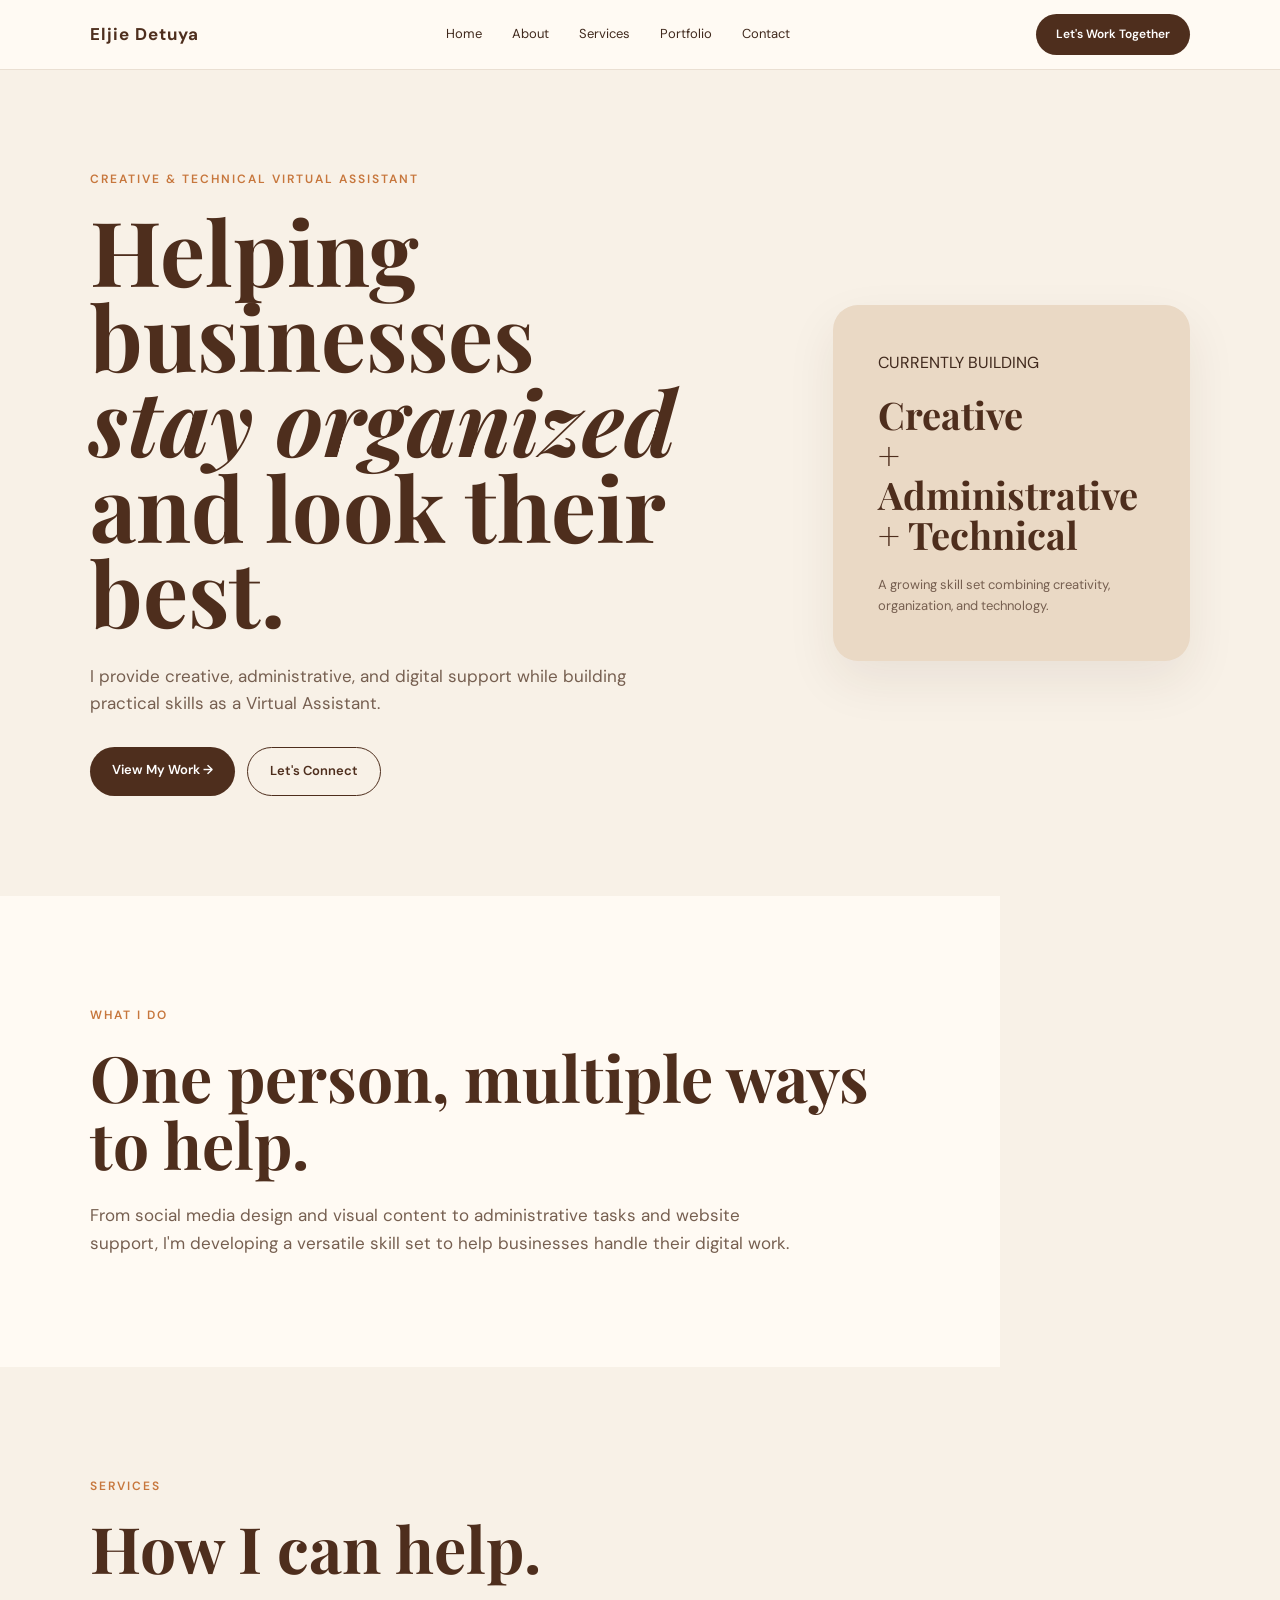
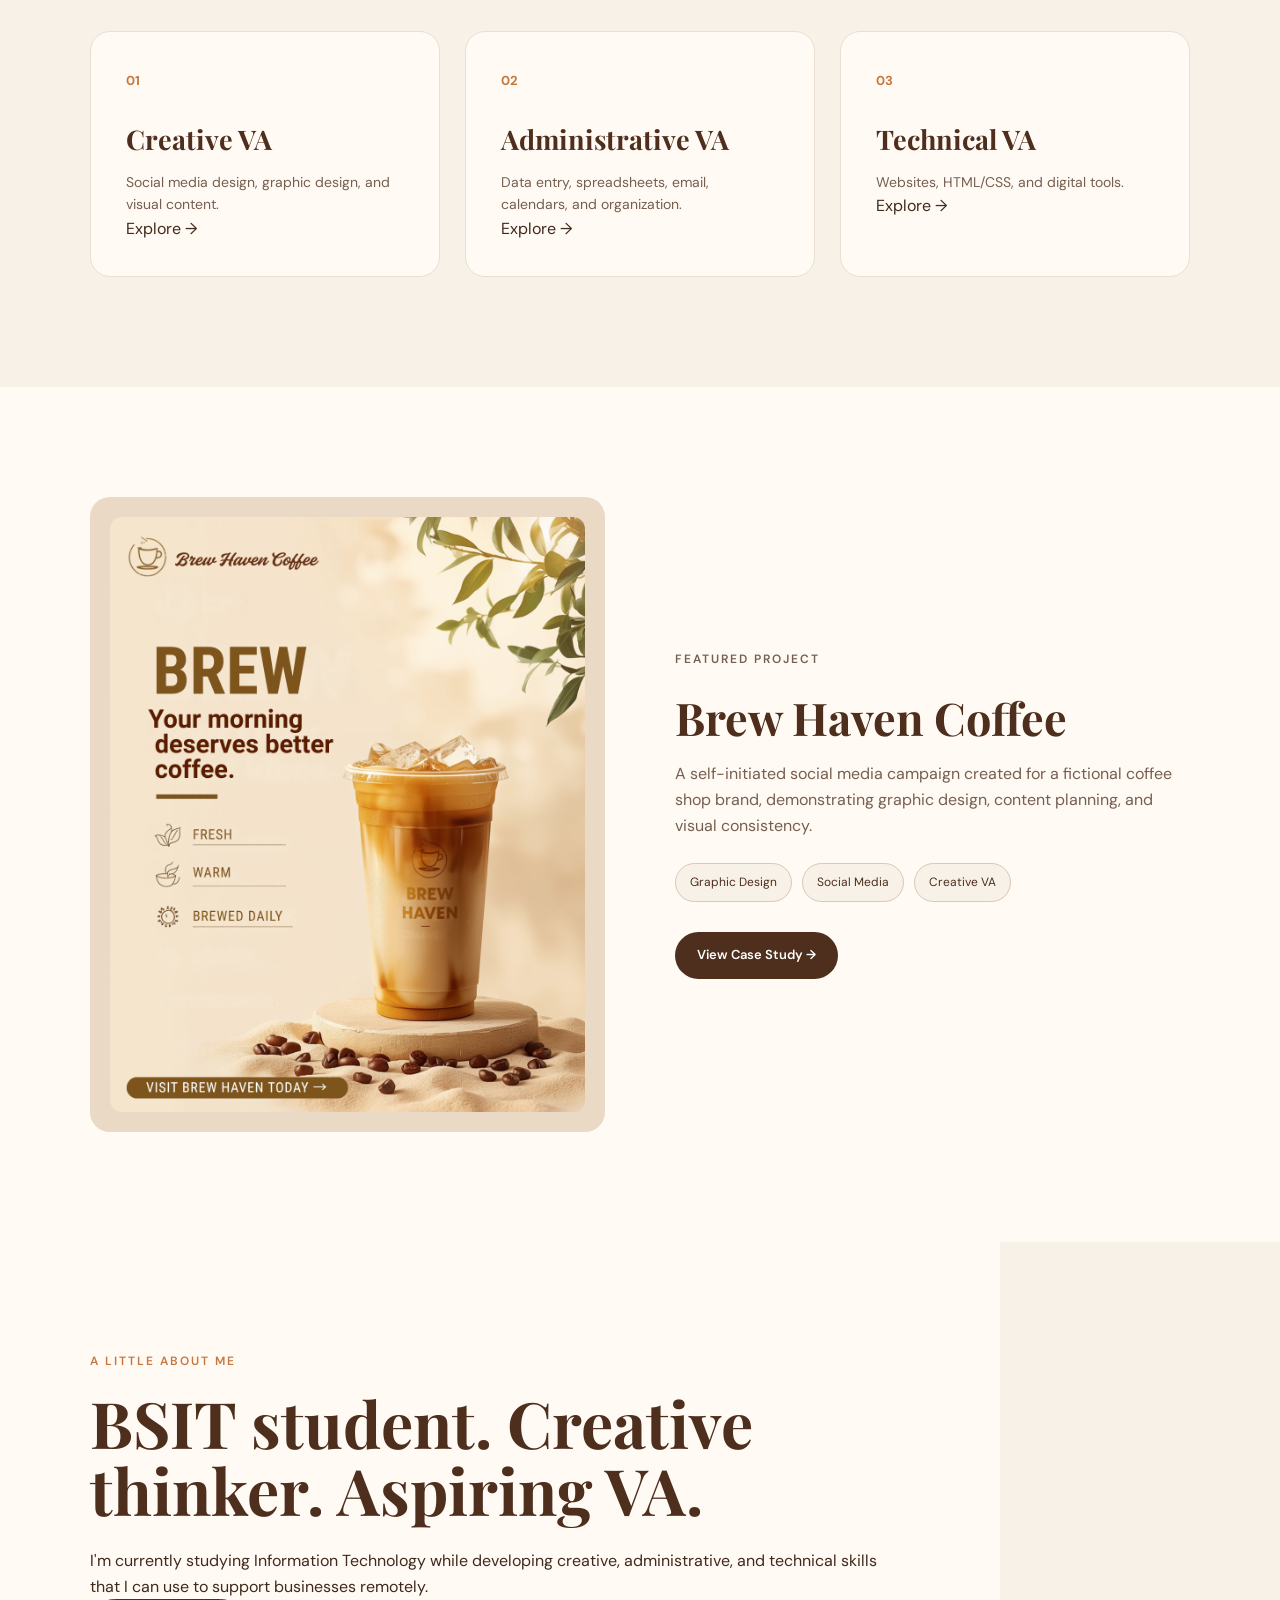
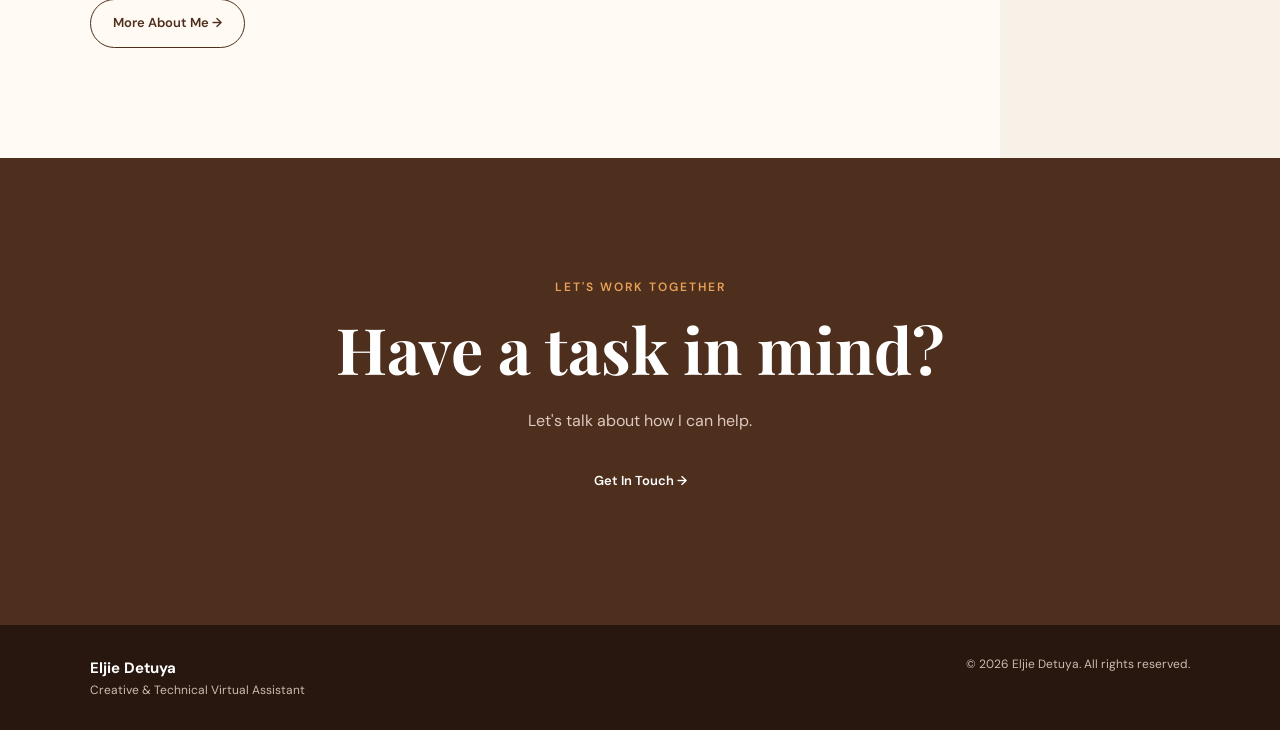
==== commit fc4e58a3: "Update portfolio project images and layout" ====
--- a/index.html
+++ b/index.html
@@ -60,6 +60,17 @@
         <a href="contact.html" class="nav-button">
             Let's Work Together
         </a>
+
+        <details class="mobile-menu">
+            <summary>Menu</summary>
+            <div class="mobile-menu-links">
+                <a href="index.html">Home</a>
+                <a href="about.html">About</a>
+                <a href="services.html">Services</a>
+                <a href="portfolio.html">Portfolio</a>
+                <a href="contact.html">Contact</a>
+            </div>
+        </details>
 
     </header>
 
@@ -246,7 +257,7 @@
 
                     <p>
                         Websites, HTML/CSS,
-                        WordPress, and
+                        and
                         digital tools.
                     </p>
 
@@ -427,8 +438,6 @@
     </footer>
 
 
-    <script src="js/script.js"></script>
-
 </body>
 
 </html>
--- a/css/style.css
+++ b/css/style.css
@@ -115,6 +115,52 @@
     font-weight: 600;
 }
 
+.mobile-menu {
+    display: none;
+    position: relative;
+}
+
+.mobile-menu summary {
+    cursor: pointer;
+    list-style: none;
+    padding: 9px 13px;
+    border: 1px solid var(--brown);
+    border-radius: 20px;
+    color: var(--brown);
+    font-size: 12px;
+    font-weight: 600;
+}
+
+.mobile-menu summary::-webkit-details-marker {
+    display: none;
+}
+
+.mobile-menu-links {
+    position: absolute;
+    right: 0;
+    top: calc(100% + 10px);
+    z-index: 1100;
+    display: grid;
+    min-width: 170px;
+    padding: 8px;
+    background: var(--light);
+    border: 1px solid #eadfd2;
+    border-radius: 12px;
+    box-shadow: 0 14px 30px rgba(60, 35, 20, 0.12);
+}
+
+.mobile-menu-links a {
+    padding: 10px 12px;
+    color: var(--text);
+    font-size: 13px;
+}
+
+.mobile-menu-links a:hover,
+.mobile-menu-links a:focus-visible {
+    background: var(--cream);
+    color: var(--orange);
+}
+
 
 /* =========================
    HERO
@@ -490,6 +536,14 @@
         display: none;
     }
 
+    .nav-button {
+        display: none;
+    }
+
+    .mobile-menu {
+        display: block;
+    }
+
     .hero {
         grid-template-columns: 1fr;
 
@@ -511,10 +565,6 @@
 
 
 @media (max-width: 600px) {
-
-    .nav-button {
-        display: none;
-    }
 
     .hero h1 {
         font-size: 55px;
@@ -2108,8 +2158,9 @@
 
 .technical-project-grid {
     display: grid;
-    grid-template-columns: repeat(3, 1fr);
+    grid-template-columns: repeat(2, minmax(0, 1fr));
     gap: 25px;
+    align-items: stretch;
 }
 
 
@@ -2227,7 +2278,7 @@
 @media (max-width: 1000px) {
 
     .technical-project-grid {
-        grid-template-columns: 1fr 1fr;
+        grid-template-columns: 1fr;
     }
 
 }
@@ -2311,4 +2362,49 @@
         padding: 10px 14px;
     }
 
+}
+/* =========================================
+   TECHNICAL PROJECT IMAGES
+========================================= */
+
+.technical-project-image {
+    width: 100%;
+    height: 100%;
+    min-height: 260px;
+    margin-bottom: 25px;
+    border-radius: 14px;
+    overflow: hidden;
+    background: #ead9c5;
+}
+
+.technical-project-image img {
+    width: 100%;
+    height: 100%;
+    object-fit: cover;
+    display: block;
+}
+
+.coke-pos-images {
+    display: grid;
+    grid-template-columns: 1fr;
+    gap: 8px;
+    background: transparent;
+}
+
+.coke-pos-images img {
+    min-width: 0;
+    border-radius: 10px;
+    background: #ead9c5;
+    object-fit: contain;
+}
+
+
+/* MOBILE */
+
+@media (max-width: 650px) {
+
+    .technical-project-image {
+        height: 230px;
+    }
+
 }
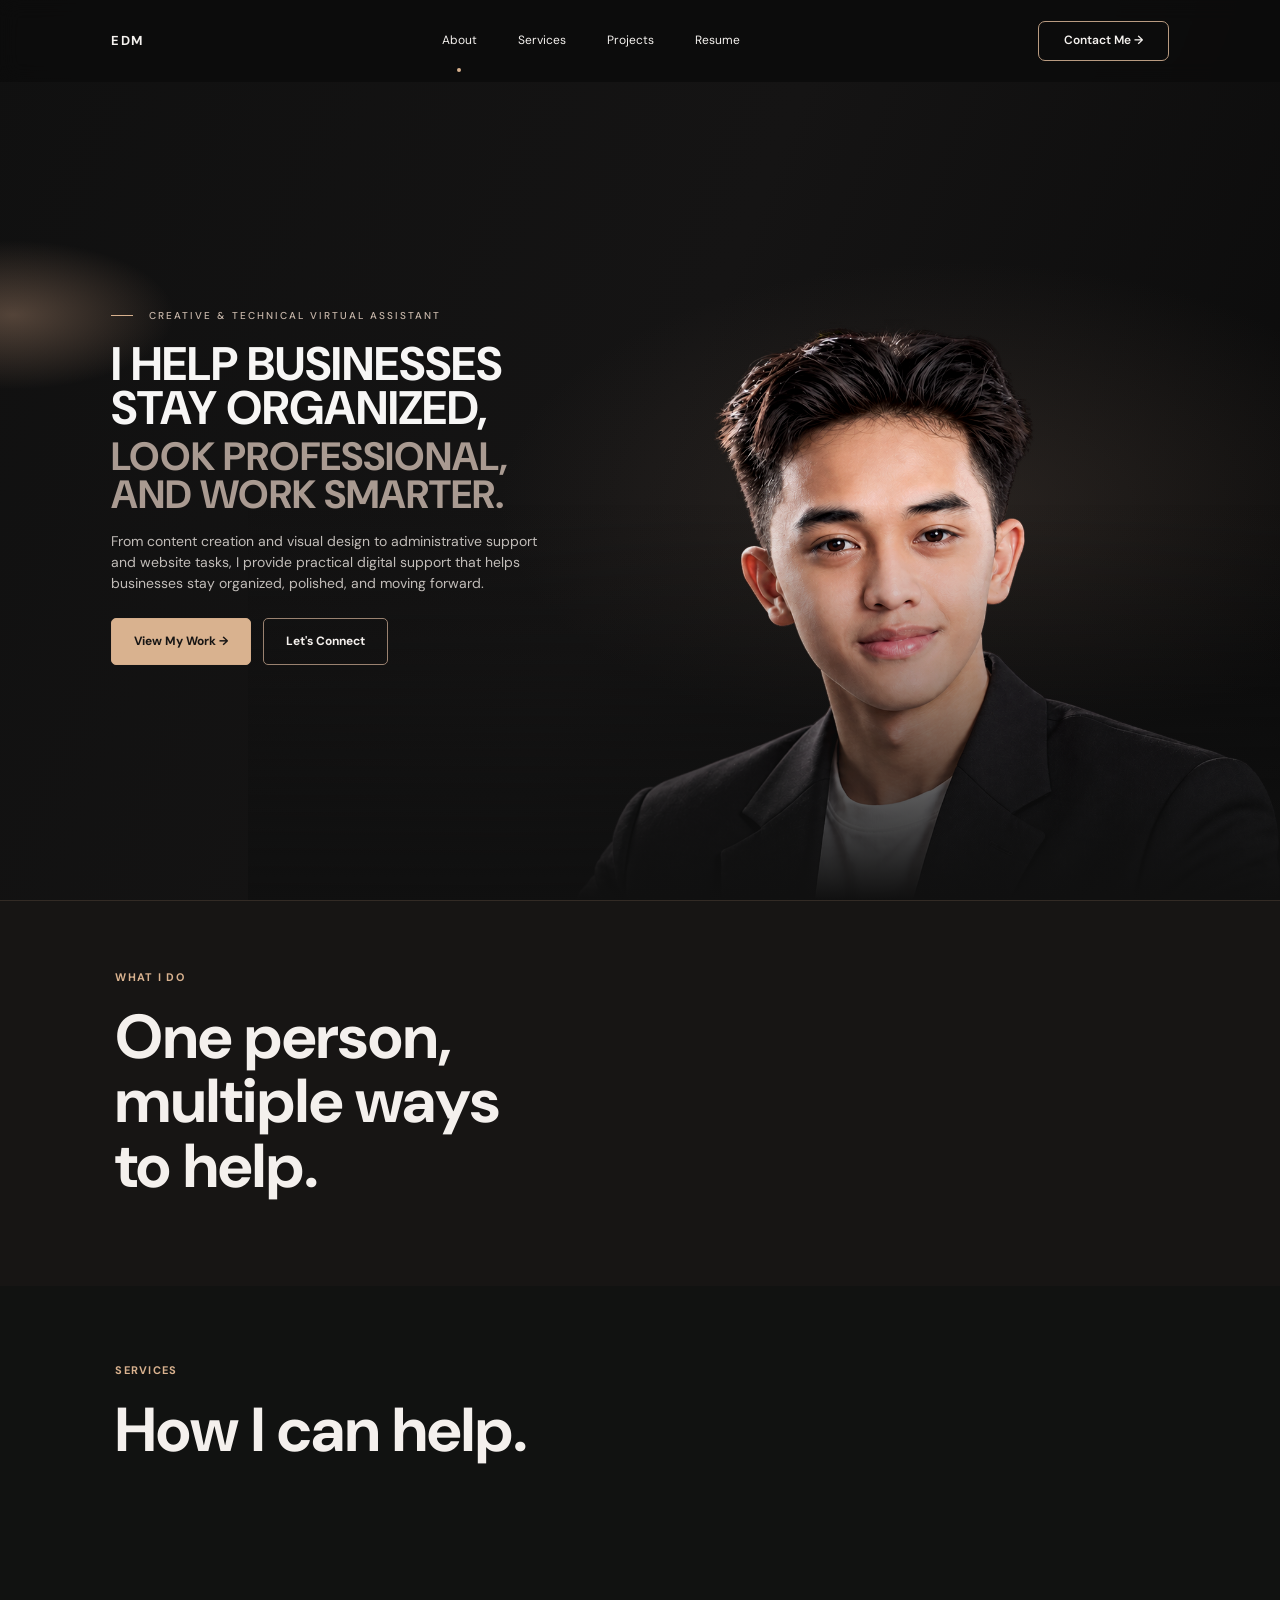
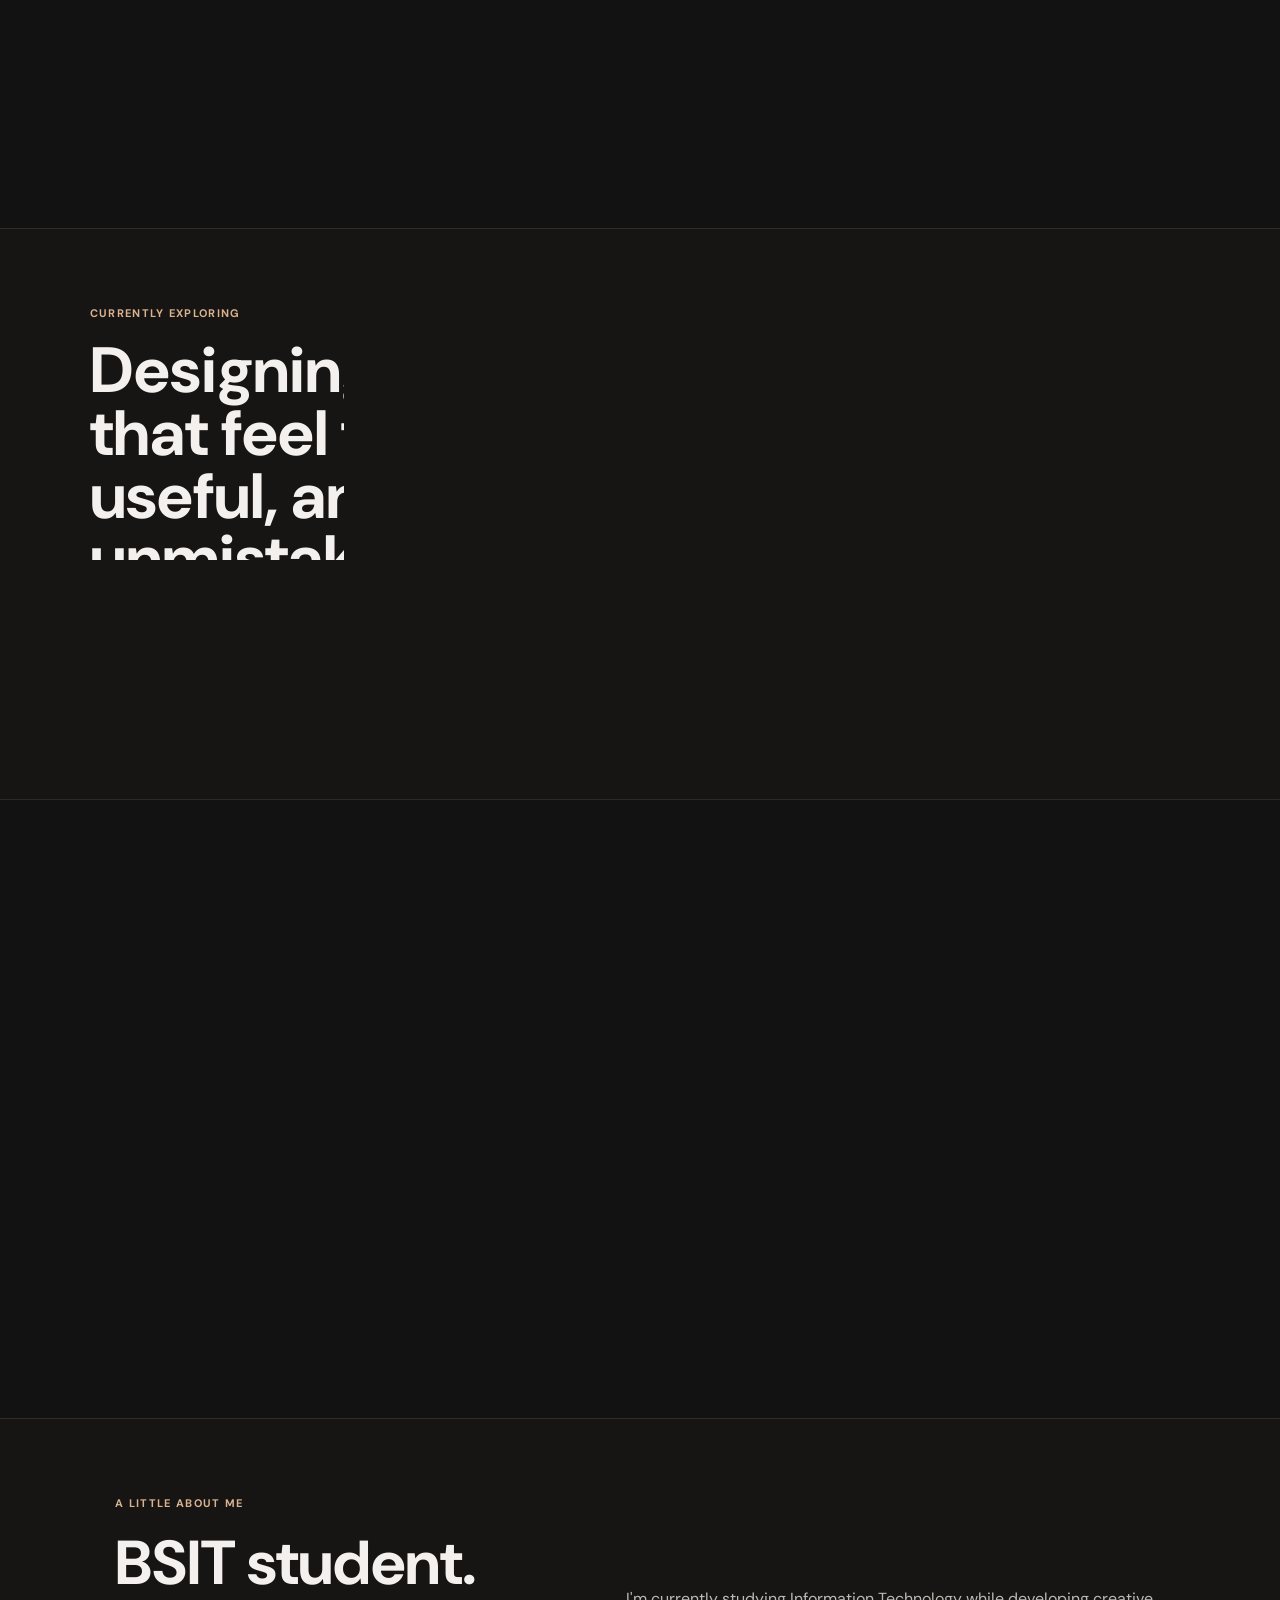
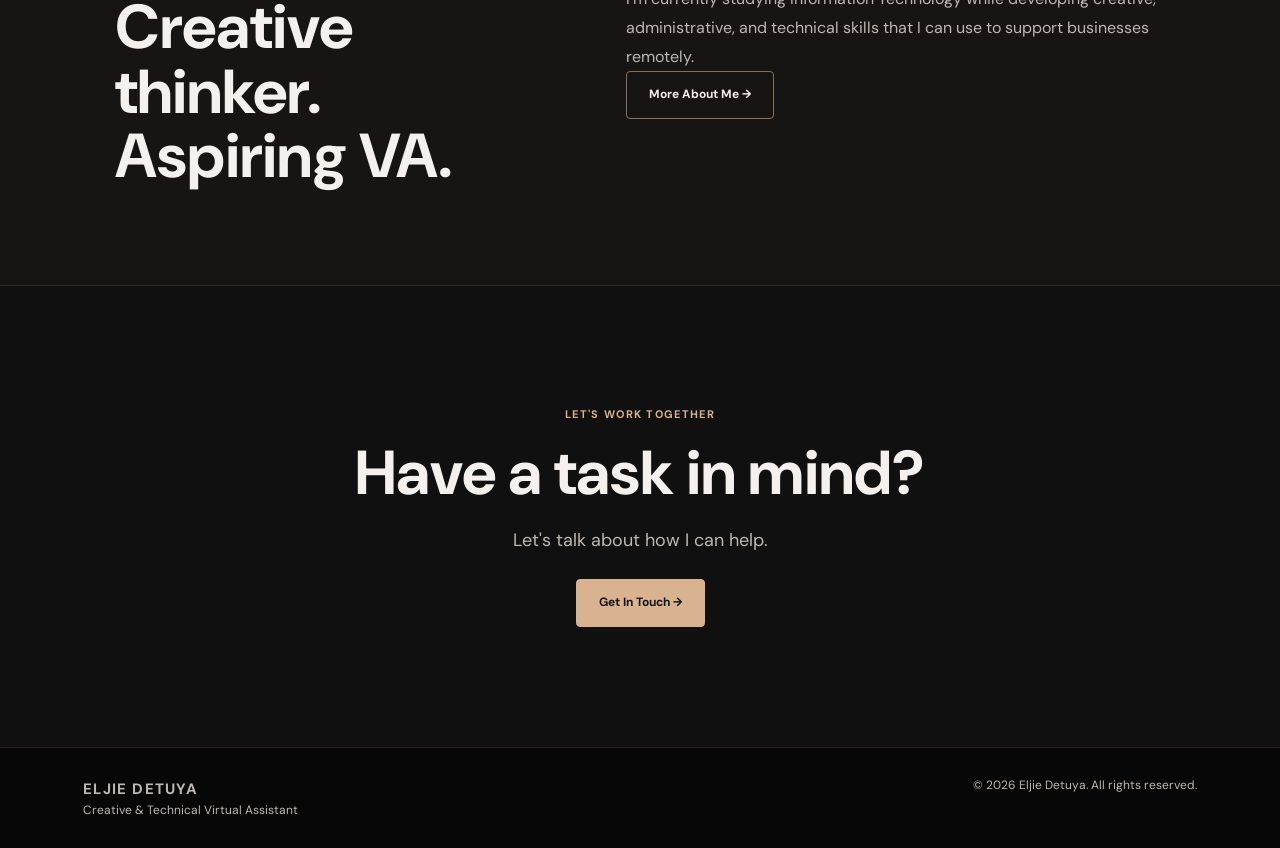
==== commit 6473fabc: "Update portfolio website content and assets Co-authored-by: Copilot <223556219+Copilot@users.noreply" ====
--- a/index.html
+++ b/index.html
@@ -18,7 +18,7 @@
 </head>
 
 
-<body>
+<body class="home-page">
 
 
     <!-- NAVIGATION -->
@@ -28,16 +28,11 @@
     <header class="navbar">
 
         <a href="index.html" class="logo">
-            Eljie Detuya
+            EDM
         </a>
 
 
         <nav class="nav-links" aria-label="Primary navigation">
-
-            <a href="index.html">
-                Home
-            </a>
-
             <a href="about.html">
                 About
             </a>
@@ -47,27 +42,27 @@
             </a>
 
             <a href="portfolio.html">
-                Portfolio
+                Projects
             </a>
 
-            <a href="contact.html">
-                Contact
+            <a href="resume.pdf">
+                Resume
             </a>
 
         </nav>
 
 
         <a href="contact.html" class="nav-button">
-            Let's Work Together
+            Contact Me →
         </a>
 
         <details class="mobile-menu">
             <summary>Menu</summary>
             <div class="mobile-menu-links">
-                <a href="index.html">Home</a>
                 <a href="about.html">About</a>
                 <a href="services.html">Services</a>
-                <a href="portfolio.html">Portfolio</a>
+                <a href="portfolio.html">Projects</a>
+                <a href="resume.pdf">Resume</a>
                 <a href="contact.html">Contact</a>
             </div>
         </details>
@@ -79,7 +74,6 @@
     <!-- HERO -->
 
     <main id="main-content">
-
         <section class="hero" aria-labelledby="hero-title">
 
             <div class="hero-content">
@@ -89,15 +83,14 @@
                 </p>
 
                 <h1 id="hero-title">
-                    Helping businesses
-                    <span>stay organized</span>
-                    and look their best.
+                    I help businesses<br>
+                    stay organized,<br>
+                    <span>look professional,<br>
+                    and work smarter.</span>
                 </h1>
 
                 <p class="hero-description">
-                    I provide creative, administrative,
-                    and digital support while building
-                    practical skills as a Virtual Assistant.
+                    From content creation and visual design to administrative support and website tasks, I provide practical digital support that helps businesses stay organized, polished, and moving forward.
                 </p>
 
 
@@ -124,25 +117,11 @@
             </div>
 
 
-            <aside class="hero-card" aria-label="Current focus">
-
-                <div class="hero-card-label">
-                    CURRENTLY BUILDING
+            <aside class="hero-card" aria-label="Eljie Detuya portrait">
+
+                <div class="hero-profile" aria-label="Eljie Detuya portrait">
+                    <img src="images/profile2.png" alt="Portrait of Eljie Detuya">
                 </div>
-
-                <h2>
-                    Creative
-                    <br>
-                    + Administrative
-                    <br>
-                    + Technical
-                </h2>
-
-                <p>
-                    A growing skill set combining
-                    creativity, organization, and
-                    technology.
-                </p>
 
             </aside>
 
@@ -274,6 +253,42 @@
 
 
 
+        <!-- SIGNATURE -->
+
+        <section class="signature-section" aria-labelledby="signature-title">
+
+            <p class="eyebrow">
+                CURRENTLY EXPLORING
+            </p>
+
+            <div class="signature-layout">
+
+                <h2 id="signature-title">
+                    Designing systems that feel thoughtful,
+                    useful, and unmistakably human.
+                </h2>
+
+                <p>
+                    I’m drawn to clarity, rhythm, and the small details that
+                    make digital work feel considered. My creative process blends
+                    structure with personality so the results are both practical
+                    and memorable.
+                </p>
+
+            </div>
+
+            <div class="signature-tags">
+                <span>Visual Storytelling</span>
+                <span>Creative Systems</span>
+                <span>Admin Clarity</span>
+                <span>Web Craft</span>
+                <span>Digital Productivity</span>
+            </div>
+
+        </section>
+
+
+
         <!-- FEATURED PROJECT -->
 
         <section class="featured-project" aria-labelledby="featured-title">
@@ -437,6 +452,7 @@
 
     </footer>
 
+    <script src="js/animations.js" defer></script>
 
 </body>
 
--- a/css/style.css
+++ b/css/style.css
@@ -49,14 +49,17 @@
 ========================= */
 
 :root {
-    --brown: #4e2e1d;
-    --dark-brown: #28170f;
-    --cream: #f8f1e7;
-    --light: #fffaf3;
-    --beige: #dfccb4;
-    --orange: #c7773d;
-    --text: #40291d;
-    --muted: #765f50;
+    --brown: #1b1c1b;
+    --dark-brown: #121614;
+    --cream: #f2ece5;
+    --light: #faf7f3;
+    --beige: #e0d2c1;
+    --orange: #b97643;
+    --orange-deep: #8d5a2d;
+    --text: #1d1d1b;
+    --muted: #5f5b56;
+    --line: rgba(29, 29, 27, 0.12);
+    --shadow: 0 18px 42px rgba(56, 40, 27, .08);
 }
 
 
@@ -65,18 +68,14 @@
 ========================= */
 
 .navbar {
-    height: 70px;
-
-    padding: 0 7%;
-
+    height: 74px;
+    padding: 0 6.5vw;
     display: flex;
     align-items: center;
     justify-content: space-between;
-
-    background: var(--light);
-
-    border-bottom: 1px solid #eadfd2;
-
+    background: rgba(250, 247, 243, 0.78);
+    backdrop-filter: blur(14px);
+    border-bottom: 1px solid var(--line);
     position: sticky;
     top: 0;
     z-index: 1000;
@@ -85,34 +84,68 @@
 .logo {
     font-size: 17px;
     font-weight: 700;
-    letter-spacing: 1px;
+    letter-spacing: 0.08em;
+    text-transform: uppercase;
     color: var(--brown);
 }
 
 .nav-links {
     display: flex;
-    gap: 30px;
+    gap: 32px;
+    align-items: center;
 }
 
 .nav-links a {
+    position: relative;
     font-size: 13px;
+    letter-spacing: 0.08em;
+    text-transform: uppercase;
     color: var(--text);
-}
-
-.nav-links a:hover {
-    color: var(--orange);
+    transition: color 0.25s ease;
+}
+
+.nav-links a::after {
+    content: "";
+    position: absolute;
+    left: 0;
+    bottom: -8px;
+    width: 100%;
+    height: 1px;
+    background: var(--orange);
+    transform: scaleX(0);
+    transform-origin: center;
+    transition: transform 0.28s ease;
+}
+
+.nav-links a:hover,
+.nav-links a:focus-visible,
+.nav-links a[aria-current="page"] {
+    color: var(--orange-deep);
+}
+
+.nav-links a:hover::after,
+.nav-links a:focus-visible::after,
+.nav-links a[aria-current="page"]::after {
+    transform: scaleX(1);
 }
 
 .nav-button {
     background: var(--brown);
     color: white;
-
-    padding: 11px 20px;
-
-    border-radius: 30px;
-
+    padding: 12px 20px;
+    border-radius: 999px;
     font-size: 12px;
     font-weight: 600;
+    letter-spacing: 0.06em;
+    text-transform: uppercase;
+    box-shadow: 0 12px 28px rgba(27, 28, 27, 0.18);
+    transition: transform 0.25s ease, background 0.25s ease;
+}
+
+.nav-button:hover,
+.nav-button:focus-visible {
+    background: var(--orange-deep);
+    transform: translateY(-1px);
 }
 
 .mobile-menu {
@@ -144,9 +177,9 @@
     min-width: 170px;
     padding: 8px;
     background: var(--light);
-    border: 1px solid #eadfd2;
+    border: 1px solid var(--line);
     border-radius: 12px;
-    box-shadow: 0 14px 30px rgba(60, 35, 20, 0.12);
+    box-shadow: 0 16px 30px rgba(29, 29, 27, 0.12);
 }
 
 .mobile-menu-links a {
@@ -158,7 +191,7 @@
 .mobile-menu-links a:hover,
 .mobile-menu-links a:focus-visible {
     background: var(--cream);
-    color: var(--orange);
+    color: var(--orange-deep);
 }
 
 
@@ -167,59 +200,49 @@
 ========================= */
 
 .hero {
-    min-height: 650px;
-
-    padding: 100px 7%;
-
+    min-height: 680px;
+    padding: 90px 6.5vw 80px;
     display: grid;
-    grid-template-columns: 1.3fr 0.7fr;
-
+    grid-template-columns: 1.35fr 0.65fr;
     align-items: center;
-
     gap: 80px;
-
-    background: var(--cream);
+    background: linear-gradient(180deg, #f5efe9 0%, #f9f5f1 100%);
+    border-bottom: 1px solid var(--line);
 }
 
 .hero-content {
-    max-width: 720px;
+    max-width: 740px;
 }
 
 .eyebrow {
-    font-size: 12px;
-    font-weight: 600;
-    letter-spacing: 2px;
-
-    color: var(--orange);
-
+    font-size: 11px;
+    font-weight: 700;
+    letter-spacing: 0.18em;
+    text-transform: uppercase;
+    color: var(--orange-deep);
     margin-bottom: 18px;
 }
 
 .hero h1 {
     font-family: "Playfair Display", serif;
-
-    font-size: clamp(55px, 7vw, 90px);
-
-    line-height: 0.95;
-
+    font-size: clamp(58px, 7vw, 98px);
+    line-height: 0.92;
+    letter-spacing: -0.05em;
     color: var(--brown);
-
-    margin-bottom: 30px;
+    margin-bottom: 26px;
 }
 
 .hero h1 span {
     display: block;
     font-style: italic;
+    color: var(--orange-deep);
 }
 
 .hero-description {
     max-width: 600px;
-
     color: var(--muted);
-
     font-size: 17px;
-
-    margin-bottom: 30px;
+    margin-bottom: 32px;
 }
 
 .hero-buttons {
@@ -231,30 +254,42 @@
 .primary-button,
 .secondary-button {
     display: inline-block;
-
     padding: 13px 22px;
-
-    border-radius: 30px;
-
-    font-size: 13px;
-    font-weight: 600;
+    border-radius: 999px;
+    font-size: 12px;
+    font-weight: 700;
+    letter-spacing: 0.08em;
+    text-transform: uppercase;
+    transition: transform 0.25s ease, box-shadow 0.25s ease, background 0.25s ease, color 0.25s ease;
 }
 
 .primary-button {
     background: var(--brown);
     color: white;
+    box-shadow: 0 14px 30px rgba(27, 28, 27, 0.16);
 }
 
 .secondary-button {
-    border: 1px solid var(--brown);
+    border: 1px solid rgba(29, 29, 27, 0.2);
     color: var(--brown);
-}
-
-.primary-button:hover {
-    background: var(--orange);
-}
-
-.secondary-button:hover {
+    background: rgba(255, 255, 255, 0.12);
+}
+
+.primary-button:hover,
+.primary-button:focus-visible,
+.secondary-button:hover,
+.secondary-button:focus-visible {
+    transform: translateY(-2px);
+}
+
+.primary-button:hover,
+.primary-button:focus-visible {
+    background: var(--orange-deep);
+    box-shadow: 0 14px 30px rgba(141, 90, 45, 0.2);
+}
+
+.secondary-button:hover,
+.secondary-button:focus-visible {
     background: var(--brown);
     color: white;
 }
@@ -265,13 +300,36 @@
 ========================= */
 
 .hero-card {
-    background: #ead9c5;
-
-    padding: 45px;
-
-    border-radius: 25px;
-
-    box-shadow: 0 20px 50px rgba(60, 35, 20, 0.08);
+    background: linear-gradient(135deg, #e9dcc7 0%, #f9f3ed 100%);
+    padding: 42px 34px;
+    border-radius: 28px;
+    border: 1px solid rgba(27, 28, 27, 0.08);
+    box-shadow: var(--shadow);
+}
+
+.hero-profile {
+    width: 110px;
+    height: 110px;
+    border-radius: 50%;
+    overflow: hidden;
+    border: 2px solid rgba(29, 29, 27, 0.08);
+    box-shadow: 0 14px 28px rgba(29, 29, 27, 0.08);
+    margin-bottom: 24px;
+}
+
+.hero-profile img {
+    width: 100%;
+    height: 100%;
+    object-fit: cover;
+    object-position: center top;
+}
+
+.hero-card-label {
+    font-size: 11px;
+    font-weight: 700;
+    letter-spacing: 0.18em;
+    text-transform: uppercase;
+    color: var(--orange-deep);
 }
 
 .hero-card p {
@@ -281,23 +339,17 @@
 
 .hero-card h2 {
     font-family: "Playfair Display", serif;
-
-    font-size: 38px;
-
+    font-size: clamp(32px, 4vw, 42px);
     line-height: 1.05;
-
-    margin: 20px 0;
-
+    letter-spacing: -0.04em;
+    margin: 20px 0 16px;
     color: var(--brown);
 }
 
 .hero-line {
     height: 2px;
-
-    width: 50px;
-
+    width: 52px;
     background: var(--brown);
-
     margin-bottom: 20px;
 }
 
@@ -307,32 +359,29 @@
 ========================= */
 
 .intro {
-    padding: 110px 7%;
-
+    padding: 112px 6.5vw;
     background: var(--light);
-
-    max-width: 1000px;
+    display: grid;
+    grid-template-columns: 1.1fr 0.9fr;
+    gap: 42px;
+    align-items: end;
+    border-top: 1px solid var(--line);
 }
 
 .intro h2,
 .section-heading h2,
 .cta h2 {
     font-family: "Playfair Display", serif;
-
-    font-size: clamp(40px, 5vw, 65px);
-
-    line-height: 1.05;
-
+    font-size: clamp(40px, 5vw, 62px);
+    line-height: 1.04;
+    letter-spacing: -0.04em;
     color: var(--brown);
-
-    margin-bottom: 25px;
+    margin-bottom: 20px;
 }
 
 .intro > p:last-child {
     max-width: 700px;
-
     color: var(--muted);
-
     font-size: 17px;
 }
 
@@ -342,9 +391,8 @@
 ========================= */
 
 .home-services {
-    padding: 110px 7%;
-
-    background: var(--cream);
+    padding: 118px 6.5vw;
+    background: linear-gradient(180deg, #f6f0ea 0%, #f9f5f1 100%);
 }
 
 .section-heading {
@@ -353,51 +401,54 @@
 
 .service-grid {
     display: grid;
-
-    grid-template-columns: repeat(3, 1fr);
-
-    gap: 25px;
+    grid-template-columns: repeat(3, minmax(0, 1fr));
+    gap: 24px;
 }
 
 .service-card {
-    padding: 35px;
-
-    background: var(--light);
-
-    border: 1px solid #eadfd2;
-
-    border-radius: 20px;
-
-    transition: 0.3s;
+    padding: 32px 28px 26px;
+    background: rgba(255, 255, 255, 0.5);
+    border: 1px solid rgba(29, 29, 27, 0.08);
+    border-radius: 22px;
+    transition: transform 0.25s ease, box-shadow 0.25s ease, border-color 0.25s ease;
+    box-shadow: 0 8px 24px rgba(29, 29, 27, 0.02);
 }
 
 .service-card:hover {
     transform: translateY(-5px);
-
     box-shadow: 0 20px 40px rgba(60, 35, 20, 0.08);
+    border-color: rgba(141, 90, 45, 0.18);
 }
 
 .service-card span {
-    color: var(--orange);
-
-    font-size: 13px;
+    color: var(--orange-deep);
+    font-size: 12px;
     font-weight: 700;
+    letter-spacing: 0.14em;
+    text-transform: uppercase;
 }
 
 .service-card h3 {
     font-family: "Playfair Display", serif;
-
-    font-size: 27px;
-
+    font-size: 30px;
+    line-height: 1.08;
+    letter-spacing: -0.03em;
     color: var(--brown);
-
-    margin: 25px 0 10px;
+    margin: 22px 0 12px;
 }
 
 .service-card p {
     color: var(--muted);
-
-    font-size: 14px;
+    font-size: 15px;
+    margin-bottom: 20px;
+}
+
+.service-card a {
+    font-size: 12px;
+    letter-spacing: 0.11em;
+    text-transform: uppercase;
+    color: var(--orange-deep);
+    font-weight: 700;
 }
 
 
@@ -405,66 +456,123 @@
    FEATURED PROJECT
 ========================= */
 
+.signature-section {
+    padding: 110px 6.5vw 30px;
+    background: var(--light);
+    border-top: 1px solid var(--line);
+}
+
+.signature-layout {
+    display: grid;
+    grid-template-columns: 1.15fr 0.85fr;
+    gap: 42px;
+    align-items: end;
+    margin-bottom: 30px;
+}
+
+.signature-layout h2 {
+    font-family: "Playfair Display", serif;
+    font-size: clamp(40px, 5vw, 66px);
+    line-height: 0.98;
+    letter-spacing: -0.05em;
+    color: var(--brown);
+}
+
+.signature-layout p {
+    color: var(--muted);
+    font-size: 17px;
+    line-height: 1.8;
+    max-width: 500px;
+}
+
+.signature-tags {
+    display: flex;
+    flex-wrap: wrap;
+    gap: 12px;
+}
+
+.signature-tags span {
+    padding: 10px 14px;
+    border-radius: 999px;
+    border: 1px solid rgba(29, 29, 27, 0.1);
+    background: rgba(255, 255, 255, 0.4);
+    color: var(--brown);
+    font-size: 11px;
+    font-weight: 700;
+    letter-spacing: 0.1em;
+    text-transform: uppercase;
+}
+
 .featured-project {
-    padding: 110px 7%;
-
+    padding: 120px 6.5vw;
     background: var(--light);
 }
 
 .project-preview {
     display: grid;
-
-    grid-template-columns: 1fr 1fr;
-
-    gap: 70px;
-
+    grid-template-columns: 1.15fr 0.85fr;
+    gap: 56px;
     align-items: center;
 }
 
 .project-image {
-    background: #ead9c5;
-
-    padding: 20px;
-
-    border-radius: 20px;
+    background: linear-gradient(135deg, #ead9c5 0%, #f8f3ee 100%);
+    padding: 18px;
+    border-radius: 26px;
+    border: 1px solid rgba(29, 29, 27, 0.06);
+    box-shadow: var(--shadow);
 }
 
 .project-image img {
     width: 100%;
-
-    border-radius: 12px;
+    border-radius: 18px;
+    aspect-ratio: 1.2 / 1;
+    object-fit: cover;
 }
 
 .project-category {
-    color: var(--orange);
-
-    font-size: 12px;
-
+    color: var(--orange-deep);
+    font-size: 11px;
     font-weight: 700;
-
-    letter-spacing: 1px;
-
+    letter-spacing: 0.14em;
+    text-transform: uppercase;
     margin-bottom: 15px;
 }
 
 .project-info h3 {
     font-family: "Playfair Display", serif;
-
-    font-size: 45px;
-
-    line-height: 1.05;
-
+    font-size: clamp(40px, 5vw, 60px);
+    line-height: 0.98;
+    letter-spacing: -0.05em;
     color: var(--brown);
-
     margin-bottom: 20px;
 }
 
 .project-info > p:not(.project-category) {
     color: var(--muted);
-
     max-width: 500px;
-
     margin-bottom: 25px;
+}
+
+.project-tags {
+    display: flex;
+    gap: 10px;
+    flex-wrap: wrap;
+    margin: 0 0 28px;
+}
+
+.project-tags span {
+    display: inline-flex;
+    align-items: center;
+    padding: 8px 12px;
+    border-radius: 999px;
+    border: 1px solid rgba(29, 29, 27, 0.1);
+    background: rgba(255, 255, 255, 0.4);
+    color: var(--text);
+    font-size: 11px;
+    font-weight: 600;
+    letter-spacing: 0.08em;
+    text-transform: uppercase;
 }
 
 
@@ -473,17 +581,14 @@
 ========================= */
 
 .cta {
-    padding: 120px 7%;
-
+    padding: 120px 6.5vw;
     text-align: center;
-
-    background: var(--brown);
-
+    background: linear-gradient(180deg, #171818 0%, #0d1110 100%);
     color: white;
 }
 
 .cta .eyebrow {
-    color: #e9a158;
+    color: #e3a76d;
 }
 
 .cta h2 {
@@ -492,8 +597,8 @@
 
 .cta > p:not(.eyebrow) {
     color: #dccabe;
-
     margin-bottom: 25px;
+    font-size: 18px;
 }
 
 
@@ -502,26 +607,23 @@
 ========================= */
 
 footer {
-    padding: 30px 7%;
-
+    padding: 28px 6.5vw;
     background: var(--dark-brown);
-
     color: white;
-
     display: flex;
-
     justify-content: space-between;
-
     gap: 30px;
+    border-top: 1px solid rgba(255, 255, 255, 0.06);
 }
 
 footer strong {
     font-size: 15px;
+    letter-spacing: 0.08em;
+    text-transform: uppercase;
 }
 
 footer p {
     color: #cdbbad;
-
     font-size: 12px;
 }
 
@@ -546,8 +648,18 @@
 
     .hero {
         grid-template-columns: 1fr;
-
         padding: 70px 7%;
+    }
+
+    .intro,
+    .service-grid,
+    .project-preview,
+    .signature-layout {
+        grid-template-columns: 1fr;
+    }
+
+    .intro {
+        gap: 20px;
     }
 
     .service-grid {
@@ -556,6 +668,10 @@
 
     .project-preview {
         grid-template-columns: 1fr;
+    }
+
+    .signature-layout {
+        gap: 20px;
     }
 
     footer {
@@ -583,6 +699,18 @@
 
     .project-info h3 {
         font-size: 36px;
+    }
+}
+
+@media (prefers-reduced-motion: reduce) {
+    html {
+        scroll-behavior: auto;
+    }
+
+    *, *::before, *::after {
+        animation-duration: 0.01ms !important;
+        animation-iteration-count: 1 !important;
+        transition-duration: 0.01ms !important;
     }
 }
 
@@ -863,6 +991,85 @@
         grid-template-columns: 1fr;
     }
 }
+
+/* =========================================
+   HOMEPAGE MOTION
+========================================= */
+
+.hero-profile {
+    animation: portrait-float 5s ease-in-out infinite;
+}
+
+.service-card,
+.project-image,
+.signature-tags span {
+    transition: transform 0.35s ease, box-shadow 0.35s ease, border-color 0.35s ease;
+}
+
+.service-card:hover,
+.service-card:focus-within {
+    transform: translateY(-7px);
+    box-shadow: 0 20px 40px rgba(60, 35, 20, 0.1);
+}
+
+.project-image:hover {
+    transform: translateY(-4px);
+    box-shadow: 0 24px 48px rgba(56, 40, 27, 0.14);
+}
+
+.project-image img {
+    transition: transform 0.6s cubic-bezier(0.2, 0.7, 0.2, 1);
+}
+
+.project-image:hover img {
+    transform: scale(1.025);
+}
+
+.signature-tags span:hover {
+    transform: translateY(-3px);
+    border-color: rgba(141, 90, 45, 0.35);
+}
+
+.motion-ready .reveal {
+    opacity: 0;
+    transform: translateY(24px);
+    transition: opacity 0.7s ease, transform 0.7s cubic-bezier(0.2, 0.7, 0.2, 1);
+}
+
+.motion-ready .reveal.is-visible {
+    opacity: 1;
+    transform: translateY(0);
+}
+
+.motion-ready .service-card:nth-child(2) {
+    transition-delay: 100ms;
+}
+
+.motion-ready .service-card:nth-child(3) {
+    transition-delay: 200ms;
+}
+
+@keyframes portrait-float {
+    0%, 100% {
+        transform: translateY(0);
+    }
+    50% {
+        transform: translateY(-8px);
+    }
+}
+
+@media (prefers-reduced-motion: reduce) {
+    .hero-profile {
+        animation: none;
+    }
+
+    .motion-ready .reveal {
+        opacity: 1;
+        transform: none;
+        transition: none;
+    }
+}
+
 /* =========================================
    PORTFOLIO PAGE
 ========================================= */
@@ -1123,81 +1330,86 @@
 ========================================= */
 
 .about-hero {
-    padding: 100px 7% 90px;
-
-    background: #f8f1e7;
-
+    padding: 96px 6.5vw 88px;
+    background: linear-gradient(180deg, #f5efe9 0%, #f8f2ec 100%);
     display: grid;
-
     grid-template-columns: 1.2fr 0.8fr;
-
     gap: 80px;
-
     align-items: end;
+    border-bottom: 1px solid var(--line);
 }
 
 .about-hero h1 {
     font-family: "Playfair Display", serif;
-
-    font-size: clamp(55px, 7vw, 90px);
-
+    font-size: clamp(56px, 7vw, 92px);
     line-height: 0.95;
-
-    color: #4e2e1d;
+    letter-spacing: -0.05em;
+    color: var(--brown);
 }
 
 .about-hero h1 span {
     display: block;
-
     font-style: italic;
+    color: var(--orange-deep);
+}
+
+.about-intro-wrap {
+    display: grid;
+    gap: 18px;
+    justify-items: start;
+}
+
+.about-portrait {
+    width: min(240px, 72vw);
+    aspect-ratio: 1 / 1.1;
+    overflow: hidden;
+    border-radius: 26px;
+    border: 1px solid rgba(29, 29, 27, 0.08);
+    box-shadow: 0 20px 40px rgba(29, 29, 27, 0.08);
+    background: #ead9c5;
+}
+
+.about-portrait img {
+    width: 100%;
+    height: 100%;
+    object-fit: cover;
+    object-position: center top;
 }
 
 .about-intro {
     max-width: 450px;
-
-    color: #765f50;
-
+    color: var(--muted);
     font-size: 18px;
-
-    line-height: 1.6;
+    line-height: 1.7;
 }
 
 
 /* STORY */
 
 .about-story {
-    padding: 110px 7%;
-
-    background: #fffaf3;
-
+    padding: 112px 6.5vw;
+    background: var(--light);
     display: grid;
-
     grid-template-columns: 0.8fr 1.2fr;
-
-    gap: 100px;
+    gap: 90px;
 }
 
 .about-story-heading h2 {
     font-family: "Playfair Display", serif;
-
-    font-size: clamp(38px, 4vw, 55px);
-
-    line-height: 1.05;
-
-    color: #4e2e1d;
+    font-size: clamp(40px, 4vw, 58px);
+    line-height: 1.04;
+    letter-spacing: -0.04em;
+    color: var(--brown);
 }
 
 .about-story-text {
-    max-width: 650px;
+    max-width: 660px;
 }
 
 .about-story-text p {
-    color: #765f50;
-
+    color: var(--muted);
     font-size: 16px;
-
     line-height: 1.8;
-
     margin-bottom: 22px;
 }
 
@@ -1205,61 +1417,49 @@
 /* SKILLS */
 
 .about-skills {
-    padding: 110px 7%;
-
-    background: #f8f1e7;
+    padding: 112px 6.5vw;
+    background: linear-gradient(180deg, #f6f1eb 0%, #f9f4ef 100%);
 }
 
 .about-skill-grid {
     display: grid;
-
-    grid-template-columns: repeat(4, 1fr);
-
+    grid-template-columns: repeat(4, minmax(0, 1fr));
     gap: 20px;
 }
 
 .about-skill-card {
-    background: #fffaf3;
-
-    border: 1px solid #eadfd2;
-
-    border-radius: 20px;
-
-    padding: 30px;
-
-    transition: 0.3s;
+    background: rgba(255, 255, 255, 0.55);
+    border: 1px solid rgba(29, 29, 27, 0.08);
+    border-radius: 22px;
+    padding: 28px 24px;
+    transition: transform 0.25s ease, box-shadow 0.25s ease, border-color 0.25s ease;
 }
 
 .about-skill-card:hover {
     transform: translateY(-5px);
-
-    box-shadow:
-        0 20px 40px rgba(60, 35, 20, 0.08);
+    box-shadow: 0 22px 40px rgba(60, 35, 20, 0.08);
+    border-color: rgba(141, 90, 45, 0.2);
 }
 
 .about-skill-card span {
-    color: #c7773d;
-
+    color: var(--orange-deep);
     font-size: 12px;
-
     font-weight: 700;
+    letter-spacing: 0.14em;
+    text-transform: uppercase;
 }
 
 .about-skill-card h3 {
     font-family: "Playfair Display", serif;
-
-    color: #4e2e1d;
-
-    font-size: 25px;
-
-    margin: 25px 0 15px;
+    color: var(--brown);
+    font-size: 28px;
+    line-height: 1.08;
+    margin: 20px 0 14px;
 }
 
 .about-skill-card p {
-    color: #765f50;
-
-    font-size: 13px;
-
+    color: var(--muted);
+    font-size: 14px;
     line-height: 1.8;
 }
 
@@ -1267,66 +1467,51 @@
 /* CURRENTLY LEARNING */
 
 .learning-section {
-    padding: 110px 7%;
-
-    background: #4e2e1d;
-
+    padding: 112px 6.5vw;
+    background: linear-gradient(180deg, #201d1b 0%, #121514 100%);
     color: white;
-
     display: grid;
-
     grid-template-columns: 0.8fr 1.2fr;
-
     gap: 100px;
 }
 
 .learning-section .eyebrow {
-    color: #e9a158;
+    color: #e3a76d;
 }
 
 .learning-section h2 {
     font-family: "Playfair Display", serif;
-
     color: white;
-
-    font-size: clamp(38px, 4vw, 55px);
-
-    line-height: 1.05;
+    font-size: clamp(40px, 4vw, 58px);
+    line-height: 1.04;
+    letter-spacing: -0.04em;
 }
 
 .learning-list {
     display: grid;
-
     grid-template-columns: 1fr 1fr;
-
     gap: 0;
-
     border-top: 1px solid rgba(255,255,255,0.2);
 }
 
 .learning-list div {
     display: flex;
-
     align-items: center;
-
     gap: 18px;
-
     padding: 18px 0;
-
     border-bottom: 1px solid rgba(255,255,255,0.2);
 }
 
 .learning-list span {
-    color: #e9a158;
-
+    color: #e3a76d;
     font-size: 12px;
-
     font-weight: 700;
+    letter-spacing: 0.12em;
+    text-transform: uppercase;
 }
 
 .learning-list p {
     color: #eadbd0;
-
     font-size: 13px;
 }
 
@@ -1386,37 +1571,32 @@
 ========================================= */
 
 .services-hero {
-    padding: 100px 7% 90px;
-
-    background: #f8f1e7;
+    padding: 96px 6.5vw 88px;
+    background: linear-gradient(180deg, #f5efe9 0%, #f7f2ee 100%);
+    border-bottom: 1px solid var(--line);
 }
 
 .services-hero h1 {
     font-family: "Playfair Display", serif;
-
-    font-size: clamp(55px, 7vw, 90px);
-
-    line-height: 0.95;
-
-    color: #4e2e1d;
-
+    font-size: clamp(58px, 7vw, 96px);
+    line-height: 0.94;
+    letter-spacing: -0.05em;
+    color: var(--brown);
     max-width: 900px;
-
-    margin-bottom: 30px;
+    margin-bottom: 28px;
 }
 
 .services-hero h1 span {
     display: block;
-
     font-style: italic;
+    color: var(--orange-deep);
 }
 
 .services-hero > p:last-child {
-    max-width: 650px;
-
-    color: #765f50;
-
+    max-width: 680px;
+    color: var(--muted);
     font-size: 17px;
+    line-height: 1.7;
 }
 
 
@@ -1425,36 +1605,26 @@
 ========================================= */
 
 .services-intro {
-    padding: 100px 7%;
-
-    background: #fffaf3;
-
+    padding: 112px 6.5vw;
+    background: var(--light);
     display: grid;
-
     grid-template-columns: 0.8fr 1.2fr;
-
     gap: 100px;
-
     align-items: center;
 }
 
 .services-intro h2 {
     font-family: "Playfair Display", serif;
-
     font-size: clamp(40px, 4vw, 58px);
-
-    line-height: 1.05;
-
-    color: #4e2e1d;
+    line-height: 1.04;
+    letter-spacing: -0.04em;
+    color: var(--brown);
 }
 
 .services-intro > p {
     max-width: 650px;
-
-    color: #765f50;
-
+    color: var(--muted);
     font-size: 16px;
-
     line-height: 1.8;
 }
 
@@ -1464,14 +1634,10 @@
 ========================================= */
 
 .service-detail {
-    padding: 110px 7%;
-
-    background: #f8f1e7;
-
+    padding: 112px 6.5vw;
+    background: linear-gradient(180deg, #f7f2ed 0%, #f3ece4 100%);
     display: grid;
-
     grid-template-columns: 120px 1fr;
-
     gap: 50px;
 }
 
@@ -1481,35 +1647,25 @@
 
 .service-number {
     font-family: "Playfair Display", serif;
-
-    font-size: 55px;
-
-    color: #c7773d;
+    font-size: 54px;
+    color: var(--orange-deep);
 }
 
 .service-detail-content h2 {
     font-family: "Playfair Display", serif;
-
     font-size: clamp(40px, 5vw, 65px);
-
-    line-height: 1;
-
-    color: #4e2e1d;
-
+    line-height: 0.98;
+    letter-spacing: -0.04em;
+    color: var(--brown);
     margin-bottom: 25px;
-
     max-width: 800px;
 }
 
 .service-detail-content > p:not(.eyebrow) {
-    color: #765f50;
-
+    color: var(--muted);
     font-size: 16px;
-
     line-height: 1.7;
-
     max-width: 650px;
-
     margin-bottom: 40px;
 }
 
@@ -1562,17 +1718,16 @@
 ========================================= */
 
 .service-dark {
-    background: #4e2e1d;
-
+    background: linear-gradient(180deg, #201d1b 0%, #121514 100%);
     color: white;
 }
 
 .service-dark .service-number {
-    color: #e9a158;
+    color: #e3a76d;
 }
 
 .service-dark .eyebrow {
-    color: #e9a158;
+    color: #e3a76d;
 }
 
 .service-dark .service-detail-content h2 {
@@ -1601,53 +1756,49 @@
 ========================================= */
 
 .tools-section {
-    padding: 110px 7%;
-
-    background: #fffaf3;
+    padding: 112px 6.5vw;
+    background: linear-gradient(180deg, #f9f5f1 0%, #f4efe8 100%);
+    border-top: 1px solid var(--line);
+}
+
+.tools-heading {
+    display: grid;
+    gap: 18px;
+    margin-bottom: 44px;
 }
 
 .tools-section h2 {
     font-family: "Playfair Display", serif;
-
     font-size: clamp(40px, 5vw, 60px);
-
-    color: #4e2e1d;
-
-    margin-bottom: 50px;
+    color: var(--brown);
+    margin-bottom: 0;
 }
 
 .tools-grid {
     display: grid;
-
-    grid-template-columns: repeat(4, 1fr);
-
-    gap: 15px;
+    grid-template-columns: repeat(4, minmax(0, 1fr));
+    gap: 16px;
 }
 
 .tools-grid div {
-    padding: 22px;
-
-    border: 1px solid #dfcfbd;
-
-    border-radius: 15px;
-
-    background: #f8f1e7;
-
-    color: #4e2e1d;
-
+    padding: 24px 18px;
+    border: 1px solid rgba(29, 29, 27, 0.08);
+    border-radius: 18px;
+    background: rgba(255,255,255,0.45);
+    color: var(--brown);
     text-align: center;
-
     font-size: 13px;
-
     font-weight: 600;
-
-    transition: 0.25s;
+    letter-spacing: 0.06em;
+    text-transform: uppercase;
+    transition: transform 0.25s ease, box-shadow 0.25s ease, border-color 0.25s ease;
 }
 
 .tools-grid div:hover {
     transform: translateY(-4px);
-
-    background: #ead9c5;
+    background: #f0e4d7;
+    box-shadow: 0 18px 32px rgba(29,29,27,0.04);
+    border-color: rgba(141, 90, 45, 0.2);
 }
 
 
@@ -1711,35 +1862,31 @@
 ========================================= */
 
 .contact-hero {
-    padding: 100px 7% 90px;
-
-    background: #f8f1e7;
+    padding: 96px 6.5vw 88px;
+    background: linear-gradient(180deg, #f5efe9 0%, #f8f1eb 100%);
+    border-bottom: 1px solid var(--line);
 }
 
 .contact-hero h1 {
     font-family: "Playfair Display", serif;
-
     font-size: clamp(60px, 8vw, 100px);
-
     line-height: 0.9;
-
-    color: #4e2e1d;
-
-    margin-bottom: 30px;
+    letter-spacing: -0.05em;
+    color: var(--brown);
+    margin-bottom: 26px;
 }
 
 .contact-hero h1 span {
     display: block;
-
     font-style: italic;
+    color: var(--orange-deep);
 }
 
 .contact-hero > p:last-child {
-    max-width: 550px;
-
-    color: #765f50;
-
+    max-width: 560px;
+    color: var(--muted);
     font-size: 18px;
+    line-height: 1.7;
 }
 
 
@@ -1748,14 +1895,10 @@
 ========================================= */
 
 .contact-section {
-    padding: 100px 7%;
-
-    background: #fffaf3;
-
+    padding: 112px 6.5vw;
+    background: linear-gradient(180deg, #f9f5f1 0%, #f5efe8 100%);
     display: grid;
-
     grid-template-columns: 0.8fr 1.2fr;
-
     gap: 100px;
 }
 
@@ -1764,25 +1907,18 @@
 
 .contact-info h2 {
     font-family: "Playfair Display", serif;
-
     font-size: clamp(40px, 4vw, 58px);
-
-    line-height: 1;
-
-    color: #4e2e1d;
-
-    margin-bottom: 25px;
+    line-height: 0.98;
+    letter-spacing: -0.04em;
+    color: var(--brown);
+    margin-bottom: 22px;
 }
 
 .contact-info > p:not(.eyebrow) {
     max-width: 500px;
-
-    color: #765f50;
-
+    color: var(--muted);
     font-size: 15px;
-
     line-height: 1.7;
-
     margin-bottom: 40px;
 }
 
@@ -1790,42 +1926,33 @@
 /* CONTACT DETAILS */
 
 .contact-details {
-    border-top: 1px solid #dfcfbd;
-
+    border-top: 1px solid rgba(29, 29, 27, 0.12);
     max-width: 500px;
 }
 
 .contact-details > div {
     padding: 18px 0;
-
-    border-bottom: 1px solid #dfcfbd;
+    border-bottom: 1px solid rgba(29, 29, 27, 0.12);
 }
 
 .contact-details span {
     display: block;
-
-    color: #c7773d;
-
+    color: var(--orange-deep);
     font-size: 10px;
-
     font-weight: 700;
-
-    letter-spacing: 1.5px;
-
+    letter-spacing: 0.14em;
     text-transform: uppercase;
-
-    margin-bottom: 5px;
+    margin-bottom: 6px;
 }
 
 .contact-details p,
 .contact-details a {
-    color: #4e2e1d;
-
+    color: var(--brown);
     font-size: 14px;
 }
 
 .contact-details a:hover {
-    color: #c7773d;
+    color: var(--orange-deep);
 }
 
 
@@ -1835,12 +1962,10 @@
 
 .contact-form {
     padding: 40px;
-
-    background: #f8f1e7;
-
-    border-radius: 20px;
-
-    border: 1px solid #eadfd2;
+    background: linear-gradient(180deg, #f7f1ea 0%, #f5efe9 100%);
+    border-radius: 24px;
+    border: 1px solid rgba(29, 29, 27, 0.08);
+    box-shadow: 0 18px 40px rgba(17, 18, 18, 0.04);
 }
 
 .form-group {
@@ -1849,13 +1974,11 @@
 
 .form-group label {
     display: block;
-
-    color: #4e2e1d;
-
+    color: var(--brown);
     font-size: 12px;
-
-    font-weight: 600;
-
+    font-weight: 700;
+    letter-spacing: 0.08em;
+    text-transform: uppercase;
     margin-bottom: 8px;
 }
 
@@ -1863,37 +1986,26 @@
 .form-group select,
 .form-group textarea {
     width: 100%;
-
-    border: 1px solid #d9c8b6;
-
-    border-radius: 10px;
-
+    border: 1px solid rgba(29, 29, 27, 0.12);
+    border-radius: 12px;
     padding: 13px 15px;
-
-    background: #fffaf3;
-
-    color: #4e2e1d;
-
+    background: rgba(255, 255, 255, 0.4);
+    color: var(--brown);
     font-family: "DM Sans", sans-serif;
-
     font-size: 13px;
-
     outline: none;
-
-    transition: 0.2s;
+    transition: border-color 0.2s ease, box-shadow 0.2s ease, transform 0.2s ease;
 }
 
 .form-group input:focus,
 .form-group select:focus,
 .form-group textarea:focus {
-    border-color: #c7773d;
-
-    box-shadow: 0 0 0 3px rgba(199, 119, 61, 0.08);
+    border-color: rgba(141, 90, 45, 0.45);
+    box-shadow: 0 0 0 3px rgba(141, 90, 45, 0.08);
 }
 
 .form-group textarea {
     resize: vertical;
-
     min-height: 150px;
 }
 
@@ -1904,28 +2016,23 @@
 
 .contact-bottom {
     padding: 100px 7%;
-
-    background: #4e2e1d;
-
+    background: linear-gradient(135deg, #2a201d 0%, #120f0e 100%);
     text-align: center;
+    border-top: 1px solid rgba(255,255,255,0.08);
 }
 
 .contact-bottom .eyebrow {
-    color: #e9a158;
+    color: #e3a76d;
 }
 
 .contact-bottom h2 {
     max-width: 850px;
-
     margin: 0 auto;
-
     font-family: "Playfair Display", serif;
-
     color: white;
-
     font-size: clamp(40px, 6vw, 75px);
-
-    line-height: 1;
+    line-height: 0.98;
+    letter-spacing: -0.05em;
 }
 
 
@@ -1968,14 +2075,16 @@
 
 .portfolio-hero {
     padding: 110px 7% 100px;
-    background: #f8f1e7;
+    background: linear-gradient(180deg, #f7f1e8 0%, #f3ece3 100%);
+    border-bottom: 1px solid var(--line);
 }
 
 .portfolio-hero h1 {
     font-family: "Playfair Display", serif;
     font-size: clamp(60px, 8vw, 110px);
     line-height: .95;
-    color: #4e2e1d;
+    letter-spacing: -0.05em;
+    color: var(--brown);
     margin: 15px 0 30px;
 }
 
@@ -2407,4 +2516,3178 @@
         height: 230px;
     }
 
-}+}
+
+/* =========================================
+   PORTFOLIO PAGE FINISH
+========================================= */
+
+.portfolio-page {
+    --portfolio-ink: #172923;
+    --portfolio-ink-deep: #10201b;
+    --portfolio-paper: #f4f2eb;
+    --portfolio-white: #fbfaf6;
+    --portfolio-muted: #69776d;
+    --portfolio-brass: #bd9c64;
+    --portfolio-line: #d9ddd4;
+    background: var(--portfolio-paper);
+    color: var(--portfolio-ink);
+}
+
+.portfolio-page .navbar {
+    background: rgba(251, 250, 246, 0.96);
+    border-color: var(--portfolio-line);
+    backdrop-filter: blur(14px);
+}
+
+.portfolio-page .logo,
+.portfolio-page .nav-links a {
+    color: var(--portfolio-ink);
+}
+
+.portfolio-page .logo {
+    letter-spacing: 0;
+}
+
+.portfolio-page .nav-links a {
+    position: relative;
+    padding: 8px 0;
+}
+
+.portfolio-page .nav-links a[aria-current="page"]::after {
+    position: absolute;
+    right: 0;
+    bottom: 1px;
+    left: 0;
+    height: 1px;
+    background: var(--portfolio-brass);
+    content: "";
+}
+
+.portfolio-page .nav-links a:hover {
+    color: #8d7040;
+}
+
+.portfolio-page .nav-button,
+.portfolio-page .primary-button {
+    border: 1px solid var(--portfolio-ink);
+    border-radius: 3px;
+    background: var(--portfolio-ink);
+    color: var(--portfolio-white);
+    transition: background-color .25s ease, border-color .25s ease, transform .25s ease;
+}
+
+.portfolio-page .nav-button:hover,
+.portfolio-page .primary-button:hover {
+    transform: translateY(-2px);
+    border-color: #29463a;
+    background: #29463a;
+}
+
+.portfolio-page .mobile-menu summary {
+    border-color: var(--portfolio-ink);
+    border-radius: 3px;
+    color: var(--portfolio-ink);
+}
+
+.portfolio-page .portfolio-hero {
+    position: relative;
+    isolation: isolate;
+    display: grid;
+    align-content: center;
+    min-height: 490px;
+    overflow: hidden;
+    padding: 105px 9%;
+    background-color: var(--portfolio-ink-deep);
+    background-image:
+        linear-gradient(90deg, rgba(16, 32, 27, .98) 0%, rgba(16, 32, 27, .92) 54%, rgba(16, 32, 27, .68) 100%),
+        repeating-linear-gradient(135deg, transparent 0 42px, rgba(220, 211, 185, .035) 43px 44px);
+    color: var(--portfolio-white);
+}
+
+.portfolio-page .portfolio-hero::after {
+    position: absolute;
+    z-index: -1;
+    top: 50%;
+    right: 8%;
+    width: 280px;
+    aspect-ratio: 1;
+    border: 1px solid rgba(189, 156, 100, .32);
+    content: "";
+    transform: translateY(-50%) rotate(45deg);
+}
+
+.portfolio-page .portfolio-hero .eyebrow,
+.portfolio-page .technical-projects .eyebrow,
+.portfolio-page .cta .eyebrow {
+    color: var(--portfolio-brass);
+}
+
+.portfolio-page .portfolio-hero .eyebrow {
+    margin-bottom: 14px;
+    animation: portfolio-arrive .7s .05s both;
+}
+
+.portfolio-page .portfolio-hero h1 {
+    position: relative;
+    z-index: 1;
+    max-width: 820px;
+    margin: 0 0 24px;
+    color: var(--portfolio-white);
+    font-size: 76px;
+    line-height: 1.02;
+    animation: portfolio-arrive .75s .12s both;
+}
+
+.portfolio-page .portfolio-hero > p:last-child {
+    position: relative;
+    z-index: 1;
+    max-width: 620px;
+    color: #d0d8d0;
+    font-size: 16px;
+    line-height: 1.8;
+    animation: portfolio-arrive .75s .2s both;
+}
+
+.portfolio-page .portfolio-projects {
+    padding: 100px 9% 112px;
+    background: var(--portfolio-paper);
+}
+
+.portfolio-page .featured-portfolio-project {
+    max-width: 1260px;
+    margin: 0 auto 78px;
+    gap: 8%;
+}
+
+.portfolio-page .portfolio-project-image {
+    border: 1px solid rgba(23, 41, 35, .12);
+    border-radius: 4px;
+    background: #e7e4da;
+    box-shadow: 16px 16px 0 #e0ddd2;
+    animation: portfolio-arrive .8s .1s both;
+}
+
+.portfolio-page .portfolio-project-image img {
+    transition: transform .8s cubic-bezier(.2, .7, .2, 1);
+}
+
+.portfolio-page .portfolio-project-image:hover img,
+.portfolio-page .technical-project-image:hover img {
+    transform: scale(1.035);
+}
+
+.portfolio-page .portfolio-project-content {
+    animation: portfolio-arrive .8s .2s both;
+}
+
+.portfolio-page .portfolio-project-content .eyebrow,
+.portfolio-page .portfolio-card .eyebrow {
+    color: #8d7040;
+}
+
+.portfolio-page .portfolio-project-content h2 {
+    color: var(--portfolio-ink);
+    font-size: 58px;
+    line-height: 1.04;
+}
+
+.portfolio-page .portfolio-project-content > p:not(.eyebrow),
+.portfolio-page .portfolio-card p:not(.eyebrow) {
+    color: var(--portfolio-muted);
+}
+
+.portfolio-page .project-tags span,
+.portfolio-page .technical-tags span,
+.portfolio-page .private-project {
+    border: 1px solid var(--portfolio-line);
+    border-radius: 2px;
+    background: transparent;
+    color: #46574c;
+}
+
+.portfolio-page .portfolio-grid {
+    max-width: 1260px;
+    margin: 0 auto;
+    grid-template-columns: repeat(3, minmax(0, 1fr));
+    gap: 16px;
+}
+
+.portfolio-page .portfolio-card {
+    display: flex;
+    flex-direction: column;
+    align-items: flex-start;
+    gap: 0;
+    min-height: 300px;
+    padding: 28px;
+    border: 1px solid var(--portfolio-line);
+    border-radius: 3px;
+    background: var(--portfolio-white);
+    transition: transform .3s ease, border-color .3s ease, box-shadow .3s ease;
+    animation: portfolio-arrive .7s both;
+}
+
+.portfolio-page .portfolio-card:nth-child(2) {
+    animation-delay: .08s;
+}
+
+.portfolio-page .portfolio-card:nth-child(3) {
+    animation-delay: .16s;
+}
+
+.portfolio-page .portfolio-card-alt {
+    background: #f1ede5;
+    border-color: rgba(18, 21, 20, 0.09);
+    transform: translateY(12px);
+}
+
+.portfolio-page .portfolio-card-dark {
+    background: #1f241f;
+    border-color: rgba(255,255,255,0.08);
+    color: var(--portfolio-white);
+}
+
+.portfolio-page .portfolio-card-dark .eyebrow,
+.portfolio-page .portfolio-card-dark h3,
+.portfolio-page .portfolio-card-dark p:not(.eyebrow),
+.portfolio-page .portfolio-card-dark a {
+    color: var(--portfolio-white);
+}
+
+.portfolio-page .portfolio-card-dark .eyebrow {
+    color: #d9b282;
+}
+
+.portfolio-page .portfolio-card:hover {
+    transform: translateY(-5px);
+    border-color: #c5b48f;
+    box-shadow: 0 16px 32px rgba(23, 41, 35, .08);
+}
+
+.portfolio-page .portfolio-card-alt:hover,
+.portfolio-page .portfolio-card-dark:hover {
+    transform: translateY(-8px);
+}
+
+.portfolio-page .portfolio-card-number,
+.portfolio-page .technical-project-number {
+    color: #a58854;
+}
+
+.portfolio-page .portfolio-card h3 {
+    color: var(--portfolio-ink);
+    font-size: 25px;
+    margin: 0 0 10px;
+}
+
+.portfolio-page .portfolio-card-number {
+    margin: 0 0 12px;
+    line-height: 1;
+}
+
+.portfolio-page .portfolio-card .eyebrow {
+    margin: 0 0 14px;
+}
+
+.portfolio-page .portfolio-card p:not(.eyebrow) {
+    margin: 0 0 24px;
+}
+
+.portfolio-page .portfolio-card a {
+    margin-top: auto;
+    color: #526b5c;
+}
+
+.portfolio-page .portfolio-card a:hover {
+    color: #8d7040;
+}
+
+.portfolio-page .technical-projects {
+    padding: 100px 9% 110px;
+    background: var(--portfolio-ink);
+}
+
+.portfolio-page .technical-projects .section-heading {
+    max-width: 1260px;
+    margin: 0 auto 52px;
+}
+
+.portfolio-page .technical-projects .section-heading h2 {
+    color: var(--portfolio-white);
+    font-size: 58px;
+    line-height: 1.05;
+}
+
+.portfolio-page .technical-projects .section-heading > p:last-child {
+    color: #bdc8bf;
+}
+
+.portfolio-page .technical-project-grid {
+    max-width: 1260px;
+    margin: 0 auto;
+    gap: 16px;
+}
+
+.portfolio-page .technical-project-image {
+    min-height: 350px;
+    margin: 0;
+    border: 1px solid rgba(244, 242, 235, .14);
+    border-radius: 3px;
+    background: #263a31;
+    animation: portfolio-arrive .7s both;
+}
+
+.portfolio-page .technical-project-image img {
+    transition: transform .8s cubic-bezier(.2, .7, .2, 1);
+}
+
+.portfolio-page .technical-project-card {
+    padding: 34px;
+    border: 1px solid rgba(244, 242, 235, .14);
+    border-radius: 3px;
+    background: var(--portfolio-white);
+    animation: portfolio-arrive .7s both;
+}
+
+.portfolio-page .technical-project-card-alt {
+    background: #efe9df;
+    border-color: rgba(255,255,255,0.08);
+}
+
+.portfolio-page .technical-project-card-dark {
+    background: #1d2321;
+    color: var(--portfolio-white);
+    border-color: rgba(255,255,255,0.12);
+}
+
+.portfolio-page .technical-project-card-dark .eyebrow,
+.portfolio-page .technical-project-card-dark h3,
+.portfolio-page .technical-project-card-dark p:not(.eyebrow),
+.portfolio-page .technical-project-card-dark .secondary-button,
+.portfolio-page .technical-project-card-dark .primary-button {
+    color: var(--portfolio-white);
+}
+
+.portfolio-page .technical-project-card-dark .primary-button {
+    border-color: rgba(255,255,255,0.18);
+    background: rgba(255,255,255,0.08);
+}
+
+.portfolio-page .technical-project-grid > :nth-child(3),
+.portfolio-page .technical-project-grid > :nth-child(4) {
+    animation-delay: .08s;
+}
+
+.portfolio-page .technical-project-grid > :nth-child(5),
+.portfolio-page .technical-project-grid > :nth-child(6) {
+    animation-delay: .16s;
+}
+
+.portfolio-page .technical-project-card .eyebrow {
+    color: #8d7040;
+}
+
+.portfolio-page .technical-project-card h3 {
+    color: var(--portfolio-ink);
+}
+
+.portfolio-page .technical-project-card > p:not(.eyebrow) {
+    color: var(--portfolio-muted);
+}
+
+.portfolio-page .technical-project-card .secondary-button {
+    border-color: var(--portfolio-line);
+    border-radius: 3px;
+    color: var(--portfolio-ink);
+}
+
+.portfolio-page .skills-section {
+    padding: 96px 9%;
+    background: var(--portfolio-paper);
+}
+
+.portfolio-page .skills-section h2 {
+    color: var(--portfolio-ink);
+    font-size: 52px;
+}
+
+.portfolio-page .skills-section .skills {
+    display: grid;
+    grid-template-columns: repeat(3, minmax(0, 1fr));
+    grid-auto-rows: 1fr;
+    gap: clamp(18px, 2.5vw, 32px);
+    width: 100%;
+    max-width: 1260px;
+}
+
+.portfolio-page .skills-section .skills span {
+    border-color: var(--portfolio-line);
+    border-radius: 2px;
+    background: var(--portfolio-white);
+    color: #46574c;
+}
+
+.portfolio-page .skills-section .skills span:hover {
+    background: #e8e7de;
+}
+
+.portfolio-page .skills-section .skill-group {
+    display: flex;
+    flex-direction: column;
+    justify-content: center;
+    min-width: 0;
+    padding: 16px;
+    border: 1px solid rgba(217, 178, 143, .2);
+    border-radius: 2px;
+}
+
+.portfolio-page .skills-section .skill-group h3 {
+    margin: 0 0 14px;
+    color: #d9b28f !important;
+    font-family: "DM Sans", Arial, sans-serif !important;
+    font-size: 11px;
+    font-weight: 700;
+    letter-spacing: .12em;
+    line-height: 1.4;
+}
+
+.portfolio-page .skills-section .skill-tags {
+    display: flex;
+    flex-wrap: wrap;
+    align-content: flex-start;
+    gap: 8px;
+}
+
+.portfolio-page .skills-section .skill-tags span {
+    padding: 8px 11px;
+    border-radius: 2px;
+    font-size: 12px;
+    line-height: 1.4;
+}
+
+@media (max-width: 900px) {
+    .portfolio-page .skills-section .skills {
+        grid-template-columns: repeat(2, minmax(0, 1fr));
+    }
+}
+
+@media (max-width: 600px) {
+    .portfolio-page .skills-section .skills {
+        grid-template-columns: 1fr;
+    }
+}
+
+.portfolio-page .cta {
+    padding: 96px 9%;
+    background: #e7e5dc;
+    color: var(--portfolio-ink);
+}
+
+.portfolio-page .cta .eyebrow {
+    color: #8d7040;
+}
+
+.portfolio-page .cta h2 {
+    color: var(--portfolio-ink);
+}
+
+.portfolio-page .cta > p:not(.eyebrow) {
+    color: var(--portfolio-muted);
+}
+
+.portfolio-page footer {
+    background: var(--portfolio-ink-deep);
+}
+
+@keyframes portfolio-arrive {
+    from {
+        opacity: 0;
+        transform: translateY(16px);
+    }
+
+    to {
+        opacity: 1;
+        transform: translateY(0);
+    }
+}
+
+@media (max-width: 900px) {
+    .portfolio-page .portfolio-hero {
+        min-height: 420px;
+        padding: 88px 7%;
+    }
+
+    .portfolio-page .portfolio-hero h1 {
+        max-width: 620px;
+        font-size: 60px;
+    }
+
+    .portfolio-page .portfolio-hero::after {
+        right: -105px;
+        width: 230px;
+    }
+
+    .portfolio-page .portfolio-projects,
+    .portfolio-page .technical-projects {
+        padding-right: 7%;
+        padding-left: 7%;
+    }
+
+    .portfolio-page .portfolio-grid {
+        grid-template-columns: repeat(2, minmax(0, 1fr));
+    }
+
+    .portfolio-page .portfolio-card:last-child {
+        grid-column: 1 / -1;
+    }
+
+    .portfolio-page .technical-project-grid {
+        grid-template-columns: repeat(2, minmax(0, 1fr));
+    }
+}
+
+@media (max-width: 650px) {
+    .portfolio-page .portfolio-hero {
+        min-height: 390px;
+        padding: 76px 7%;
+    }
+
+    .portfolio-page .portfolio-hero h1 {
+        font-size: 48px;
+    }
+
+    .portfolio-page .portfolio-hero::after {
+        right: -160px;
+        width: 210px;
+    }
+
+    .portfolio-page .portfolio-projects,
+    .portfolio-page .technical-projects,
+    .portfolio-page .skills-section {
+        padding-top: 70px;
+        padding-bottom: 76px;
+    }
+
+    .portfolio-page .featured-portfolio-project {
+        gap: 42px;
+        margin-bottom: 58px;
+    }
+
+    .portfolio-page .portfolio-project-content h2,
+    .portfolio-page .technical-projects .section-heading h2,
+    .portfolio-page .skills-section h2 {
+        font-size: 40px;
+    }
+
+    .portfolio-page .portfolio-project-image {
+        box-shadow: 8px 8px 0 #e0ddd2;
+    }
+
+    .portfolio-page .portfolio-grid,
+    .portfolio-page .technical-project-grid {
+        grid-template-columns: 1fr;
+    }
+
+    .portfolio-page .portfolio-card:last-child {
+        grid-column: auto;
+    }
+
+    .portfolio-page .portfolio-card {
+        min-height: 0;
+    }
+
+    .portfolio-page .technical-project-image {
+        min-height: 230px;
+        height: 230px;
+    }
+
+    .portfolio-page .technical-project-card {
+        padding: 26px;
+    }
+
+    .portfolio-page .cta {
+        padding: 72px 7%;
+    }
+}
+
+@media (prefers-reduced-motion: reduce) {
+    .portfolio-page *,
+    .portfolio-page *::before,
+    .portfolio-page *::after {
+        animation-duration: .01ms !important;
+        animation-iteration-count: 1 !important;
+        scroll-behavior: auto !important;
+        transition-duration: .01ms !important;
+    }
+}
+
+/* =========================================
+   SHARED SITE FINISH
+========================================= */
+
+.navbar {
+    background: rgba(251, 250, 246, .96);
+    border-color: #d9ddd4;
+    backdrop-filter: blur(14px);
+}
+
+.logo,
+.nav-links a {
+    color: var(--brown);
+}
+
+.logo {
+    letter-spacing: 0;
+}
+
+.nav-links a {
+    position: relative;
+    padding: 8px 0;
+}
+
+.nav-links a[aria-current="page"]::after {
+    position: absolute;
+    right: 0;
+    bottom: 1px;
+    left: 0;
+    height: 1px;
+    background: var(--orange);
+    content: "";
+}
+
+.nav-links a:hover,
+.contact-details a:hover {
+    color: #8d7040;
+}
+
+.nav-button,
+.primary-button,
+.secondary-button {
+    border-radius: 3px;
+    transition: transform .25s ease, background-color .25s ease, border-color .25s ease, color .25s ease;
+}
+
+.nav-button,
+.primary-button {
+    border: 1px solid var(--brown);
+    background: var(--brown);
+    color: var(--light);
+}
+
+.nav-button:hover,
+.primary-button:hover {
+    transform: translateY(-2px);
+    border-color: #29463a;
+    background: #29463a;
+}
+
+.secondary-button {
+    border: 1px solid #aab5aa;
+    color: var(--brown);
+}
+
+.secondary-button:hover {
+    border-color: var(--brown);
+    background: var(--brown);
+    color: var(--light);
+}
+
+.mobile-menu summary {
+    border-color: #aab5aa;
+    border-radius: 3px;
+    color: var(--brown);
+}
+
+.mobile-menu-links {
+    border-color: #d9ddd4;
+    border-radius: 3px;
+    background: var(--light);
+}
+
+.mobile-menu-links a:hover,
+.mobile-menu-links a:focus-visible {
+    background: var(--cream);
+    color: #8d7040;
+}
+
+a:focus-visible,
+button:focus-visible,
+summary:focus-visible,
+input:focus-visible,
+select:focus-visible,
+textarea:focus-visible {
+    outline: 2px solid var(--orange);
+    outline-offset: 3px;
+}
+
+.eyebrow,
+.project-category,
+.contact-details span {
+    color: #8d7040;
+}
+
+.cta {
+    background: var(--brown);
+}
+
+.cta .eyebrow,
+.learning-section .eyebrow,
+.service-dark .eyebrow,
+.contact-bottom .eyebrow {
+    color: #c9ad78;
+}
+
+.cta h2,
+.service-dark .service-detail-content h2,
+.learning-section h2,
+.contact-bottom h2 {
+    color: var(--light);
+}
+
+.cta > p:not(.eyebrow),
+.service-dark .service-detail-content > p:not(.eyebrow) {
+    color: #cbd4cc;
+}
+
+footer,
+.case-footer {
+    background: var(--dark-brown);
+}
+
+.service-card,
+.about-skill-card,
+.tools-grid div,
+.goal-card,
+.creative-grid article,
+.poster,
+.info-card {
+    border-radius: 3px;
+}
+
+.service-card,
+.about-skill-card,
+.goal-card,
+.creative-grid article,
+.poster,
+.info-card {
+    border-color: #d9ddd4;
+}
+
+.service-card:hover,
+.about-skill-card:hover,
+.tools-grid div:hover {
+    transform: translateY(-4px);
+    box-shadow: 0 16px 32px rgba(23, 41, 35, .08);
+}
+
+.service-card,
+.about-skill-card,
+.tools-grid div,
+.project-image,
+.case-hero-image,
+.contact-form,
+.form-group input,
+.form-group select,
+.form-group textarea {
+    border-radius: 3px;
+}
+
+.project-image,
+.case-hero-image {
+    padding: 12px;
+    border: 1px solid rgba(23, 41, 35, .12);
+    background: #e7e5dc;
+}
+
+.project-image img,
+.case-hero-image img {
+    border-radius: 2px;
+    transition: transform .75s cubic-bezier(.2, .7, .2, 1);
+}
+
+.project-image:hover img,
+.case-hero-image:hover img {
+    transform: scale(1.025);
+}
+
+.home-page main > section:first-child,
+.about-page main > section:first-child,
+.services-page main > section:first-child,
+.contact-page main > section:first-child,
+.case-study-page main > section:first-child {
+    animation: portfolio-arrive .7s both;
+}
+
+/* HOME */
+
+.home-page .hero {
+    position: relative;
+    isolation: isolate;
+    overflow: hidden;
+    min-height: min(780px, 100vh);
+    padding-top: 135px;
+    padding-bottom: 90px;
+    grid-template-columns: 1fr;
+    background: radial-gradient(ellipse at 78% 46%, #302d2d 0%, #222 48%, #1c1c1c 100%);
+    border-bottom: 0;
+}
+
+.home-page .hero::after {
+    content: none;
+}
+
+.home-page .navbar {
+    position: absolute;
+    inset: 0 0 auto;
+    height: 82px;
+    background: transparent;
+    border: 0;
+    backdrop-filter: none;
+}
+
+.home-page .logo,
+.home-page .nav-links a {
+    color: #f5f5f5;
+}
+
+.home-page .nav-links {
+    gap: clamp(18px, 3.2vw, 46px);
+}
+
+.home-page .nav-links a {
+    font-size: 12px;
+}
+
+.home-page .nav-button {
+    border: 1px solid rgba(255, 255, 255, .26);
+    border-radius: 3px;
+    background: rgba(20, 20, 20, .25);
+    box-shadow: none;
+    color: #f5f5f5;
+}
+
+.home-page .nav-button:hover {
+    background: #f5f5f5;
+    color: #222;
+}
+
+.home-page .hero-content {
+    position: relative;
+    z-index: 2;
+    max-width: 620px;
+    animation: portfolio-arrive .8s .08s both;
+}
+
+.home-page .hero .eyebrow {
+    color: #c7c7c7;
+}
+
+.home-page .hero h1 {
+    max-width: 650px;
+    color: #f5f5f5;
+    font-family: "DM Sans", sans-serif;
+    font-size: clamp(48px, 6.3vw, 82px);
+    font-weight: 400;
+    line-height: .98;
+    text-transform: uppercase;
+}
+
+.home-page .hero h1 span {
+    color: inherit;
+    font-style: normal;
+}
+
+.home-page .hero-description {
+    max-width: 490px;
+    color: #b8b8b8;
+}
+
+.home-page .hero-card {
+    position: absolute;
+    z-index: 1;
+    inset: 0 0 0 auto;
+    width: min(62vw, 820px);
+    padding: 0;
+    background: transparent;
+    pointer-events: none;
+    animation: portfolio-arrive .8s .2s both;
+}
+
+.home-page .hero-profile {
+    position: absolute;
+    inset: 0;
+    width: 100%;
+    height: 100%;
+    margin: 0;
+    overflow: hidden;
+    border: 0;
+    border-radius: 0;
+    box-shadow: none;
+    -webkit-mask-image: radial-gradient(ellipse 76% 88% at 62% 48%, #000 45%, rgba(0, 0, 0, .82) 66%, transparent 100%);
+    mask-image: radial-gradient(ellipse 76% 88% at 62% 48%, #000 45%, rgba(0, 0, 0, .82) 66%, transparent 100%);
+}
+
+.home-page .hero-profile img {
+    width: 100%;
+    height: 100%;
+    object-fit: contain;
+    object-position: right bottom;
+    filter: grayscale(1) contrast(1.08);
+    opacity: .9;
+}
+
+.home-page .hero .primary-button {
+    border-color: #f5f5f5;
+    border-radius: 3px;
+    background: #f5f5f5;
+    color: #202020;
+}
+
+.home-page .hero .primary-button:hover {
+    border-color: #d6d6d6;
+    background: #d6d6d6;
+}
+
+.home-page .hero .secondary-button {
+    border-color: rgba(255, 255, 255, .25);
+    border-radius: 3px;
+    color: #f5f5f5;
+    background: rgba(255, 255, 255, .03);
+}
+
+.home-page .hero .secondary-button:hover {
+    border-color: #f5f5f5;
+    background: rgba(255, 255, 255, .12);
+    color: #fff;
+}
+
+@media (max-width: 850px) {
+    .home-page .navbar {
+        height: 72px;
+    }
+    .home-page .hero {
+        min-height: min(760px, 100svh);
+        padding-top: 120px;
+    }
+
+    .home-page .hero-card {
+        width: 76vw;
+        opacity: .52;
+    }
+
+    .home-page .hero-content {
+        max-width: 560px;
+    }
+}
+
+@media (max-width: 600px) {
+    .home-page .hero {
+        min-height: 720px;
+        padding: 125px 7% 72px;
+    }
+
+    .home-page .hero-content {
+        align-self: start;
+    }
+
+    .home-page .hero h1 {
+        font-size: clamp(46px, 13vw, 68px);
+    }
+
+    .home-page .hero-card {
+        width: 100%;
+        height: 66%;
+        opacity: .34;
+    }
+
+    .home-page .hero-profile {
+        -webkit-mask-image: linear-gradient(to bottom, transparent 0%, #000 25%, #000 77%, transparent 100%);
+        mask-image: linear-gradient(to bottom, transparent 0%, #000 25%, #000 77%, transparent 100%);
+    }
+}
+
+.home-page .intro {
+    display: grid;
+    grid-template-columns: .9fr 1.1fr;
+    align-items: center;
+    gap: 70px;
+    max-width: none;
+    padding: 100px 9%;
+}
+
+.home-page .intro h2,
+.home-page .section-heading h2 {
+    color: var(--brown);
+}
+
+.home-page .intro > p,
+.home-page .intro > div > p:not(.eyebrow) {
+    color: var(--muted);
+    font-size: 16px;
+    line-height: 1.8;
+}
+
+.home-page .home-services {
+    padding: 100px 9%;
+    background: linear-gradient(180deg, #f6f1ea 0%, #fbf9f5 100%);
+}
+
+.home-page .service-grid {
+    gap: 18px;
+}
+
+.home-page .service-card {
+    min-height: 270px;
+    border-color: rgba(29, 29, 27, 0.08);
+    background: rgba(255, 255, 255, 0.56);
+    box-shadow: 0 12px 22px rgba(30, 27, 23, 0.03);
+}
+
+.home-page .service-card span,
+.home-page .service-card a {
+    color: var(--orange-deep);
+}
+
+.home-page .service-card h3 {
+    color: var(--brown);
+}
+
+.home-page .service-card p {
+    color: var(--muted);
+}
+
+.home-page .featured-project {
+    padding: 100px 9%;
+    background: var(--light);
+    border-top: 1px solid var(--line);
+}
+
+.home-page .project-preview {
+    max-width: 1220px;
+    margin: 0 auto;
+    gap: 8%;
+}
+
+.home-page .project-info .eyebrow {
+    color: var(--orange-deep);
+}
+
+.home-page .project-info h3 {
+    color: var(--brown);
+}
+
+.home-page .project-info > p:not(.project-category) {
+    color: var(--muted);
+}
+
+.home-page .project-image {
+    background: linear-gradient(135deg, #efe0ce 0%, #f7f2eb 100%);
+    box-shadow: 0 24px 44px rgba(29, 29, 27, 0.06);
+    border: 1px solid rgba(29, 29, 27, 0.06);
+}
+
+.home-page .project-tags span {
+    border-color: rgba(29, 29, 27, 0.1);
+    border-radius: 999px;
+    color: var(--text);
+    background: rgba(255, 255, 255, 0.4);
+}
+
+.home-page .featured-project + .intro {
+    background: var(--light);
+}
+
+/* ABOUT */
+
+.about-page .about-hero,
+.services-page .services-hero,
+.contact-page .contact-hero,
+.case-study-page .case-hero {
+    position: relative;
+    isolation: isolate;
+    overflow: hidden;
+    background-color: var(--dark-brown);
+    background-image: repeating-linear-gradient(135deg, transparent 0 46px, rgba(220, 211, 185, .035) 47px 48px);
+}
+
+.about-page .about-hero h1,
+.services-page .services-hero h1,
+.contact-page .contact-hero h1,
+.case-study-page .case-hero h1 {
+    color: var(--light);
+}
+
+.about-page .about-hero .eyebrow,
+.services-page .services-hero .eyebrow,
+.contact-page .contact-hero .eyebrow,
+.case-study-page .case-hero .eyebrow {
+    color: #c9ad78;
+}
+
+.about-page .about-intro,
+.services-page .services-hero > p:last-child,
+.contact-page .contact-hero > p:last-child,
+.case-study-page .case-hero .description {
+    color: #cbd4cc;
+}
+
+.about-page .about-story,
+.services-page .services-intro,
+.contact-page .contact-section,
+.case-study-page .case-section {
+    background: var(--light);
+}
+
+.about-page .about-story-heading h2,
+.services-page .services-intro h2,
+.contact-page .contact-info h2,
+.case-study-page .case-section h2 {
+    color: var(--brown);
+}
+
+.about-page .about-story-text p,
+.services-page .services-intro > p,
+.contact-page .contact-info > p:not(.eyebrow),
+.case-study-page .overview-copy p {
+    color: var(--muted);
+}
+
+.about-page .about-skills,
+.services-page .service-detail,
+.services-page .tools-section {
+    background: var(--cream);
+}
+
+.about-page .about-skill-card,
+.services-page .tools-grid div {
+    border-color: #d9ddd4;
+    background: var(--light);
+}
+
+.about-page .about-skill-card span,
+.about-page .learning-list span,
+.services-page .service-number,
+.services-page .service-list span {
+    color: #a58854;
+}
+
+.about-page .about-skill-card h3,
+.services-page .service-detail-content h2,
+.services-page .tools-section h2,
+.services-page .tools-grid div {
+    color: var(--brown);
+}
+
+.about-page .about-skill-card p,
+.services-page .service-detail-content > p:not(.eyebrow),
+.services-page .service-list p {
+    color: var(--muted);
+}
+
+.about-page .learning-section,
+.services-page .service-dark,
+.contact-page .contact-bottom,
+.case-study-page .case-footer {
+    background: var(--brown);
+}
+
+.about-page .learning-section h2,
+.services-page .service-dark .service-detail-content h2,
+.services-page .service-dark .service-list p,
+.contact-page .contact-bottom h2,
+.case-study-page .case-footer h2 {
+    color: var(--light);
+}
+
+.about-page .learning-section .eyebrow,
+.services-page .service-dark .eyebrow,
+.services-page .service-dark .service-number,
+.contact-page .contact-bottom .eyebrow {
+    color: #c9ad78;
+}
+
+.about-page .learning-list,
+.about-page .learning-list div,
+.services-page .service-dark .service-list,
+.services-page .service-dark .service-list div {
+    border-color: rgba(251, 250, 246, .2);
+}
+
+.about-page .learning-list p,
+.services-page .service-dark .service-detail-content > p:not(.eyebrow) {
+    color: #cbd4cc;
+}
+
+/* CONTACT */
+
+.contact-page .contact-details,
+.contact-page .contact-details > div {
+    border-color: #d9ddd4;
+}
+
+.contact-page .contact-details span {
+    color: #8d7040;
+}
+
+.contact-page .contact-details p,
+.contact-page .contact-details a {
+    color: var(--brown);
+}
+
+.contact-page .contact-form {
+    border-color: #d9ddd4;
+    background: var(--cream);
+    box-shadow: 12px 12px 0 #e8e9e1;
+}
+
+.contact-page .form-group label {
+    color: var(--brown);
+}
+
+.contact-page .form-group input,
+.contact-page .form-group select,
+.contact-page .form-group textarea {
+    border-color: #cfd5cc;
+    background: var(--light);
+    color: var(--brown);
+}
+
+.contact-page .form-group input:focus,
+.contact-page .form-group select:focus,
+.contact-page .form-group textarea:focus {
+    border-color: #a58854;
+    box-shadow: 0 0 0 3px rgba(165, 136, 84, .12);
+}
+
+/* CASE STUDY */
+
+.case-study-page .case-hero h1 {
+    color: var(--light);
+}
+
+.case-study-page .case-subtitle {
+    color: #c9ad78;
+}
+
+.case-study-page .case-tagline {
+    color: var(--light);
+}
+
+.case-study-page .case-hero-image {
+    background: #e7e5dc;
+    box-shadow: 12px 12px 0 rgba(189, 156, 100, .16);
+}
+
+.case-study-page .case-section-light {
+    background: var(--cream);
+}
+
+.case-study-page .case-section .info-card,
+.case-study-page .case-section .goal-card,
+.case-study-page .case-section .creative-grid article,
+.case-study-page .case-section .poster {
+    border-color: #d9ddd4;
+    background: var(--light);
+}
+
+.case-study-page .case-section .learning,
+.case-study-page .case-section > p:not(.eyebrow),
+.case-study-page .case-section .info-card span,
+.case-study-page .case-section .goal-card p,
+.case-study-page .case-section .creative-grid p,
+.case-study-page .case-section .poster p {
+    color: var(--muted);
+}
+
+.case-study-page .case-section .info-card strong,
+.case-study-page .case-section .goal-card h3,
+.case-study-page .case-section .creative-grid h3,
+.case-study-page .case-section .poster h3 {
+    color: var(--brown);
+}
+
+.case-study-page .case-section .goal-card span {
+    color: #a58854;
+}
+
+.case-study-page .case-footer-role,
+.case-study-page .case-footer-copyright {
+    color: #cbd4cc;
+}
+
+.case-study-page .color.brown {
+    background: #4e2e1d;
+}
+
+.case-study-page .color.cream {
+    border-color: #d9c8b6;
+    background: #f8f1e7;
+}
+
+.case-study-page .color.beige {
+    background: #dfccb4;
+}
+
+.case-study-page .color.orange {
+    background: #c7773d;
+}
+
+.case-study-page .workflow-preview {
+    align-self: center;
+    width: 100%;
+    padding: 28px;
+    border-color: rgba(189, 156, 100, .4);
+    background: var(--light);
+    box-shadow: 12px 12px 0 rgba(189, 156, 100, .16);
+}
+
+.workflow-panel-head {
+    display: flex;
+    justify-content: space-between;
+    gap: 15px;
+    padding-bottom: 12px;
+    border-bottom: 1px solid #d9ddd4;
+    color: #8d7040;
+    font-size: 10px;
+    font-weight: 700;
+    letter-spacing: 1px;
+}
+
+.workflow-panel-title {
+    margin: 20px 0 15px;
+    color: var(--brown);
+    font-family: "Playfair Display", serif;
+    font-size: 23px;
+}
+
+.workflow-preview table {
+    width: 100%;
+    border-collapse: collapse;
+    color: var(--muted);
+    font-size: 11px;
+    text-align: left;
+}
+
+.workflow-preview th {
+    padding: 10px 8px;
+    border-bottom: 1px solid #d9ddd4;
+    color: var(--brown);
+    font-size: 10px;
+    font-weight: 700;
+}
+
+.workflow-preview td {
+    padding: 12px 8px;
+    border-bottom: 1px solid #e8e9e1;
+}
+
+.workflow-status {
+    display: inline-block;
+    padding: 4px 7px;
+    border: 1px solid #d9ddd4;
+    background: #f4f2eb;
+    color: #536457;
+    font-size: 10px;
+    white-space: nowrap;
+}
+
+.workflow-list {
+    display: grid;
+    list-style: none;
+}
+
+.workflow-list li {
+    display: grid;
+    grid-template-columns: 36px minmax(0, 1fr) auto;
+    align-items: center;
+    gap: 12px;
+    min-height: 58px;
+    border-bottom: 1px solid #e8e9e1;
+}
+
+.workflow-mark {
+    color: #8d7040;
+    font-size: 10px;
+    font-weight: 700;
+}
+
+.workflow-message {
+    color: var(--brown);
+    font-size: 12px;
+}
+
+.workflow-note {
+    margin-top: 16px;
+    color: var(--muted);
+    font-size: 11px;
+}
+
+@media (max-width: 900px) {
+    .home-page .hero::after {
+        right: -95px;
+        width: 230px;
+    }
+
+    .home-page .intro {
+        grid-template-columns: 1fr;
+        gap: 28px;
+        padding-right: 7%;
+        padding-left: 7%;
+    }
+
+    .home-page .home-services,
+    .home-page .featured-project {
+        padding-right: 7%;
+        padding-left: 7%;
+    }
+}
+
+@media (max-width: 600px) {
+    .home-page .hero {
+        min-height: 0;
+        padding: 78px 7%;
+    }
+
+    .home-page .hero::after {
+        top: 22%;
+        right: -150px;
+        width: 190px;
+    }
+
+    .home-page .hero h1,
+    .about-page .about-hero h1,
+    .services-page .services-hero h1,
+    .contact-page .contact-hero h1 {
+        font-size: 46px;
+    }
+
+    .home-page .hero-card {
+        padding: 28px;
+        box-shadow: 8px 8px 0 rgba(189, 156, 100, .12);
+    }
+
+    .home-page .home-services,
+    .home-page .featured-project {
+        padding-top: 74px;
+        padding-bottom: 74px;
+    }
+
+    .home-page .service-card {
+        min-height: 0;
+    }
+
+    .home-page .intro {
+        padding-top: 74px;
+        padding-bottom: 74px;
+    }
+
+    .contact-page .contact-form {
+        box-shadow: 7px 7px 0 #e8e9e1;
+    }
+
+    .case-study-page .workflow-preview {
+        padding: 20px 14px;
+        box-shadow: 7px 7px 0 rgba(189, 156, 100, .16);
+    }
+
+    .workflow-preview table {
+        font-size: 10px;
+    }
+
+    .workflow-preview th,
+    .workflow-preview td {
+        padding-right: 4px;
+        padding-left: 4px;
+    }
+
+    .workflow-list li {
+        grid-template-columns: 32px minmax(0, 1fr) auto;
+        gap: 8px;
+    }
+}
+
+@media (prefers-reduced-motion: reduce) {
+    body:not(.portfolio-page) *,
+    body:not(.portfolio-page) *::before,
+    body:not(.portfolio-page) *::after {
+        animation-duration: .01ms !important;
+        animation-iteration-count: 1 !important;
+        scroll-behavior: auto !important;
+        transition-duration: .01ms !important;
+    }
+}
+/* =========================================
+   NAVY EDITORIAL REDESIGN
+   Shared visual layer for all existing pages
+========================================= */
+:root {
+    --brown: #071321;
+    --dark-brown: #030a12;
+    --cream: #0a1725;
+    --light: #07111d;
+    --beige: #14263a;
+    --orange: #2789ff;
+    --orange-deep: #57baff;
+    --text: #eaf3ff;
+    --muted: #a8b9cb;
+    --line: rgba(116, 172, 224, .19);
+    --shadow: 0 20px 48px rgba(0, 0, 0, .28);
+}
+
+html { background: var(--dark-brown); }
+body {
+    background: var(--dark-brown);
+    color: var(--text);
+    font-family: "DM Sans", Arial, sans-serif;
+    line-height: 1.55;
+}
+::selection { background: #1879d7; color: #fff; }
+
+.navbar {
+    height: 72px;
+    padding-inline: max(5vw, 24px);
+    background: rgba(3, 10, 18, .94);
+    border-bottom: 1px solid var(--line);
+    backdrop-filter: blur(16px);
+}
+.logo { color: #f5f9ff; font-size: 13px; letter-spacing: .12em; }
+.nav-links { gap: clamp(18px, 2.8vw, 38px); }
+.nav-links a {
+    color: #c5d4e4;
+    text-transform: none;
+    letter-spacing: 0;
+    font-size: 12px;
+}
+.nav-links a::after { bottom: -9px; background: var(--orange); }
+.nav-links a:hover, .nav-links a:focus-visible, .nav-links a[aria-current="page"] { color: #61baff; }
+.nav-button, .primary-button {
+    background: #1478ef;
+    color: white;
+    border: 1px solid #3194ff;
+    border-radius: 6px;
+    box-shadow: none;
+    letter-spacing: .01em;
+    text-transform: none;
+}
+.nav-button { padding: 9px 17px; font-size: 12px; }
+.nav-button:hover, .nav-button:focus-visible, .primary-button:hover, .primary-button:focus-visible { background: #2995ff; }
+.secondary-button {
+    color: #e7f2ff;
+    background: rgba(7, 19, 33, .4);
+    border: 1px solid rgba(120, 183, 239, .48);
+    border-radius: 6px;
+    letter-spacing: .01em;
+    text-transform: none;
+}
+.secondary-button:hover, .secondary-button:focus-visible { background: #10243a; color: white; }
+.mobile-menu summary { border-color: #416182; border-radius: 5px; color: #eaf3ff; }
+.mobile-menu-links { background: #091624; border-color: var(--line); border-radius: 6px; }
+.mobile-menu-links a { color: var(--text); }
+.mobile-menu-links a:hover, .mobile-menu-links a:focus-visible { background: #11243a; color: #67bdff; }
+
+.eyebrow, .project-category { color: #50b5ff; letter-spacing: .12em; }
+.hero, .about-hero, .services-hero, .contact-hero, .portfolio-hero {
+    background: radial-gradient(ellipse at 78% 40%, rgba(17, 84, 150, .15), transparent 34%), #071321;
+    color: var(--text);
+    border-color: var(--line);
+}
+.hero {
+    min-height: 590px;
+    padding: 76px max(7vw, 28px) 74px;
+    grid-template-columns: minmax(0, 1.1fr) minmax(250px, .72fr);
+    gap: clamp(35px, 7vw, 100px);
+}
+.hero h1, .about-hero h1, .services-hero h1, .contact-hero h1,
+.portfolio-hero h1, .intro h2, .section-heading h2, .cta h2,
+.signature-layout h2, .project-info h3, .about-story-heading h2,
+.services-intro h2, .contact-info h2, .case-hero h1, .case-section h2,
+.case-footer h2, .portfolio-project-content h2, .portfolio-content h2,
+.portfolio-content h3, .technical-project-card h3, .portfolio-page .portfolio-hero h1,
+.portfolio-page .technical-projects .section-heading h2, .skills-section h2 {
+    font-family: "DM Sans", Arial, sans-serif;
+    color: #f2f7ff;
+    letter-spacing: -.045em;
+}
+.hero h1 { font-size: clamp(48px, 6.5vw, 78px); line-height: .99; font-weight: 600; }
+.hero h1 span, .about-hero h1 span, .services-hero h1 span, .contact-hero h1 span { color: #55b9ff; font-style: normal; }
+.hero-description, .intro > p:last-child, .section-heading > p:last-child,
+.portfolio-hero > p:last-child, .services-hero > p:last-child,
+.contact-hero > p:last-child { color: var(--muted); }
+.hero-description { font-size: 15px; max-width: 510px; }
+.hero-card, .about-portrait, .project-image {
+    background: #0b1a2a;
+    border: 1px solid var(--line);
+    border-radius: 8px;
+    box-shadow: var(--shadow);
+}
+.hero-card { padding: 32px; }
+.hero-profile { width: 96px; height: 96px; border-radius: 4px; border-color: var(--line); }
+.hero-card-label, .hero-card h2 { color: #f2f7ff; }
+.hero-card p { color: var(--muted); }
+.hero-line { background: #2789ff; }
+
+.intro, .signature-section, .featured-project, .home-services,
+.portfolio-section, .case-section, .about-story, .about-skills,
+.services-intro, .tools-section, .contact-section, .technical-projects,
+.skills-section, .learning-section {
+    background: #07111d;
+    color: var(--text);
+    border-color: var(--line);
+}
+.intro, .home-services, .signature-section, .featured-project,
+.about-story, .about-skills, .services-intro, .tools-section,
+.contact-section, .technical-projects, .skills-section, .learning-section,
+.case-section { padding-inline: max(7vw, 28px); }
+.service-card, .about-skill-card, .goal-card, .info-card, .creative-grid article,
+.poster, .contact-form, .technical-project-card, .portfolio-card,
+.portfolio-project-image, .contact-details > div, .tools-grid div {
+    color: var(--text);
+    background: #081624;
+    border: 1px solid var(--line);
+    border-radius: 7px;
+    box-shadow: none;
+}
+.service-card { padding: 26px 24px; }
+.service-card h3, .about-skill-card h3, .goal-card h3,
+.creative-grid h3, .poster h3, .portfolio-card h3,
+.technical-project-card h3 { color: #eff6ff; font-family: "DM Sans", Arial, sans-serif; }
+.service-card p, .about-skill-card p, .goal-card p, .poster p,
+.technical-project-card > p:not(.eyebrow), .portfolio-card p:not(.eyebrow),
+.contact-info > p:not(.eyebrow) { color: var(--muted); }
+.service-card:hover, .about-skill-card:hover, .tools-grid div:hover,
+.technical-project-card:hover { transform: translateY(-3px); border-color: rgba(58, 158, 255, .55); box-shadow: 0 14px 34px rgba(0,0,0,.25); }
+.signature-tags span, .project-tags span, .technical-tags span, .skills span {
+    color: #c6d8eb;
+    background: #0b1c2d;
+    border: 1px solid var(--line);
+    border-radius: 4px;
+    text-transform: none;
+    letter-spacing: 0;
+}
+.project-image { padding: 8px; }
+.project-image img { border-radius: 4px; }
+.cta { background: radial-gradient(ellipse at 80% 50%, rgba(15, 92, 168, .2), transparent 40%), #06111d; border-top: 1px solid var(--line); }
+.cta .eyebrow { color: #59baff; }
+.cta > p:not(.eyebrow) { color: #b1c3d6; }
+footer, .case-footer { background: #030a12; color: #eff6ff; border-color: var(--line); }
+footer p, .case-footer-role, .case-footer-copyright { color: #9fb2c8; }
+
+/* About, services, contact and project page details */
+.about-hero, .services-hero, .contact-hero, .portfolio-hero { color: var(--text); }
+.about-intro, .about-story-text, .learning-list p, .services-intro > p,
+.service-detail-content > p:not(.eyebrow), .service-list p,
+.contact-details p, .contact-details a, .form-group label { color: var(--muted); }
+.about-skill-card span, .service-number, .service-list span { color: #55b9ff; }
+.service-detail, .service-dark { background: #07111d; color: var(--text); border-color: var(--line); }
+.service-dark .service-detail-content h2, .service-detail-content h2,
+.tools-section h2, .learning-section h2, .contact-bottom h2 { color: #f0f7ff; }
+.tools-grid div { color: #d8e8f7; }
+.contact-form { padding: clamp(22px, 4vw, 38px); }
+.form-group input, .form-group select, .form-group textarea {
+    color: #eaf3ff; background: #040d17; border: 1px solid #20384e; border-radius: 4px;
+}
+.form-group input::placeholder, .form-group textarea::placeholder { color: #748ba1; }
+.form-group input:focus, .form-group select:focus, .form-group textarea:focus { outline: 1px solid #2789ff; border-color: #2789ff; }
+.portfolio-page { background: #030a12; }
+.portfolio-page .navbar { background: rgba(3,10,18,.95); }
+.portfolio-page .portfolio-hero { background: radial-gradient(ellipse at 80% 35%, rgba(17,84,150,.16), transparent 38%), #071321; }
+.portfolio-page .portfolio-hero::after { opacity: .2; }
+.portfolio-page .portfolio-projects, .portfolio-page .portfolio-projects + section { background: #07111d; }
+.portfolio-page .featured-portfolio-project { background: #081624; border: 1px solid var(--line); border-radius: 8px; }
+.portfolio-page .portfolio-project-image img, .technical-project-image img { border-radius: 4px; }
+.portfolio-page .portfolio-project-content h2 { color: #f2f7ff; }
+.portfolio-page .portfolio-project-content > p:not(.eyebrow) { color: var(--muted); }
+.portfolio-page .portfolio-card-alt, .portfolio-page .portfolio-card-dark,
+.portfolio-page .technical-project-card-alt, .portfolio-page .technical-project-card-dark {
+    background: #081624; color: var(--text); border-color: var(--line);
+}
+.technical-project-image { background: #081624; border: 1px solid var(--line); border-radius: 7px; padding: 7px; }
+.private-project { color: #9fb2c8; }
+.skip-link { background: #1478ef; color: white; }
+:focus-visible { outline-color: #55b9ff; }
+
+@media (max-width: 850px) {
+    .hero { min-height: 0; padding-block: 62px; }
+}
+@media (max-width: 600px) {
+    .navbar { height: 64px; padding-inline: 6%; }
+    .hero { padding: 52px 6% 58px; gap: 32px; }
+    .hero h1 { font-size: clamp(43px, 13vw, 58px); }
+    .hero-card { padding: 25px; }
+    .intro, .home-services, .featured-project, .signature-section,
+    .about-story, .about-skills, .services-intro, .tools-section,
+    .contact-section, .technical-projects, .skills-section, .learning-section,
+    .case-section { padding-inline: 6%; }
+    .nav-button { display: none; }
+}
+
+/* REFERENCE ALIGNMENT PASS: stronger page-level overrides */
+body.home-page, body.about-page, body.services-page, body.contact-page,
+body.portfolio-page, body.case-study-page {
+    background: #030a12;
+    color: #eaf2fc;
+}
+body.home-page main > section,
+body.about-page main > section,
+body.services-page main > section,
+body.contact-page main > section,
+body.case-study-page main > section {
+    color: #eaf2fc;
+    border-color: rgba(116,172,224,.17);
+}
+body.home-page .navbar, body.about-page .navbar, body.services-page .navbar,
+body.contact-page .navbar, body.portfolio-page .navbar, body.case-study-page .navbar {
+    background: rgba(3,10,18,.97);
+    border-color: rgba(116,172,224,.17);
+}
+body.home-page .logo, body.about-page .logo, body.services-page .logo,
+body.contact-page .logo, body.portfolio-page .logo, body.case-study-page .logo,
+body.home-page .nav-links a, body.about-page .nav-links a, body.services-page .nav-links a,
+body.contact-page .nav-links a, body.portfolio-page .nav-links a, body.case-study-page .nav-links a {
+    color: #d9e7f6;
+}
+body.home-page .logo, body.about-page .logo, body.services-page .logo,
+body.contact-page .logo, body.portfolio-page .logo, body.case-study-page .logo {
+    color: #f4f8ff;
+}
+body.home-page .nav-links a[aria-current="page"], body.about-page .nav-links a[aria-current="page"],
+body.services-page .nav-links a[aria-current="page"], body.contact-page .nav-links a[aria-current="page"],
+body.portfolio-page .nav-links a[aria-current="page"] { color: #58b8ff; }
+body.home-page .navbar .nav-button, body.about-page .navbar .nav-button,
+body.services-page .navbar .nav-button, body.contact-page .navbar .nav-button,
+body.portfolio-page .navbar .nav-button { color: #fff; }
+
+body.home-page .hero {
+    min-height: 555px;
+    padding: 62px max(7vw, 30px) 58px;
+    grid-template-columns: 1.02fr .98fr;
+    background: radial-gradient(ellipse at 77% 45%, rgba(0,91,185,.18), transparent 35%), #06111d;
+}
+body.home-page .hero h1 { max-width: 590px; font-size: clamp(46px, 5.8vw, 72px); line-height: 1.02; }
+body.home-page .hero-card {
+    align-self: stretch;
+    display: flex;
+    flex-direction: column;
+    justify-content: flex-end;
+    min-height: 390px;
+    padding: 20px 24px;
+    overflow: hidden;
+    background: linear-gradient(180deg, transparent 40%, rgba(3,10,18,.96) 100%), #081725;
+    border: 1px solid rgba(87,170,237,.24);
+    border-radius: 5px;
+}
+body.home-page .hero-profile {
+    position: absolute;
+    inset: 0;
+    width: 100%;
+    height: 100%;
+    margin: 0;
+    border: 0;
+    border-radius: 0;
+    box-shadow: none;
+    z-index: 0;
+}
+body.home-page .hero-profile img { object-position: center 24%; }
+body.home-page .hero-card > :not(.hero-profile) { position: relative; z-index: 1; }
+body.home-page .hero-card-label { margin-top: auto; }
+body.home-page .intro, body.home-page .home-services, body.home-page .signature-section,
+body.home-page .featured-project { background: #07111d; }
+body.home-page .intro:nth-of-type(even), body.home-page .home-services { background: #081522; }
+body.home-page .hero + .intro { padding-top: 68px; padding-bottom: 68px; }
+body.home-page .home-services, body.home-page .signature-section, body.home-page .featured-project,
+body.home-page .intro { padding-top: 76px; padding-bottom: 76px; }
+body.home-page .service-grid { gap: 14px; }
+body.home-page .service-card { min-height: 210px; }
+
+body.about-page .about-hero, body.services-page .services-hero,
+body.contact-page .contact-hero, body.portfolio-page .portfolio-hero,
+body.case-study-page .case-hero {
+    background: radial-gradient(ellipse at 78% 42%, rgba(10,75,137,.15), transparent 34%), #071321;
+}
+body.about-page .about-hero, body.services-page .services-hero,
+body.contact-page .contact-hero { padding: 76px max(7vw, 30px); }
+body.about-page .about-hero h1, body.services-page .services-hero h1,
+body.contact-page .contact-hero h1 { color: #f2f7ff; font-size: clamp(46px,6vw,72px); line-height: 1.03; }
+body.about-page .about-hero h1 span, body.services-page .services-hero h1 span,
+body.contact-page .contact-hero h1 span { color: #55b9ff; }
+body.about-page .about-story, body.about-page .about-skills,
+body.about-page .learning-section { background: #07111d; }
+body.about-page .about-story-heading h2, body.about-page .about-skills h2,
+body.about-page .learning-section h2 { color: #f2f7ff; }
+body.about-page .about-story-text p, body.about-page .about-intro { color: #acbed1; }
+body.about-page .about-skill-card { background: #081624; border-color: rgba(116,172,224,.19); }
+body.about-page .about-portrait { border-radius: 5px; background: #081624; box-shadow: none; }
+
+body.services-page .services-intro, body.services-page .tools-section { background: #07111d; }
+body.services-page .service-detail, body.services-page .service-detail.service-dark {
+    background: #081624;
+    color: #eaf2fc;
+    border-top: 1px solid rgba(116,172,224,.16);
+    border-bottom: 1px solid rgba(116,172,224,.16);
+}
+body.services-page .service-detail-content h2, body.services-page .services-intro h2,
+body.services-page .tools-section h2 { color: #f2f7ff; }
+body.services-page .service-list div { border-color: rgba(116,172,224,.16); }
+body.services-page .service-list p, body.services-page .services-intro > p { color: #acbed1; }
+
+body.contact-page .contact-section { background: #07111d; }
+body.contact-page .contact-info h2, body.contact-page .contact-bottom h2 { color: #f2f7ff; }
+body.contact-page .contact-details > div, body.contact-page .contact-form {
+    background: #081624;
+    border-color: rgba(116,172,224,.19);
+    box-shadow: none;
+}
+body.contact-page .form-group label { color: #c6d7e9; }
+body.contact-page .form-group input, body.contact-page .form-group select,
+body.contact-page .form-group textarea { background: #040d17; color: #eaf3ff; border-color: #20384e; }
+body.contact-page .contact-bottom { background: #081522; }
+
+body.portfolio-page { background: #030a12; color: #eaf2fc; }
+body.portfolio-page .portfolio-hero {
+    min-height: 390px;
+    padding: 76px 8%;
+    background: radial-gradient(ellipse at 82% 46%, rgba(8,81,152,.18), transparent 32%), #071321;
+}
+body.portfolio-page .portfolio-hero::after { border-color: rgba(73,160,237,.24); }
+body.portfolio-page .portfolio-hero .eyebrow,
+body.portfolio-page .technical-projects .eyebrow,
+body.portfolio-page .cta .eyebrow { color: #55b9ff; }
+body.portfolio-page .portfolio-hero h1 { color: #f2f7ff; font-size: clamp(48px,6vw,70px); }
+body.portfolio-page .portfolio-hero > p:last-child { color: #acbed1; }
+body.portfolio-page .portfolio-projects, body.portfolio-page .technical-projects,
+body.portfolio-page .skills-section { background: #07111d; }
+body.portfolio-page .featured-portfolio-project { color: #eaf2fc; }
+body.portfolio-page .portfolio-project-image { background: #081624; border-color: rgba(116,172,224,.19); box-shadow: none; }
+body.portfolio-page .portfolio-project-content h2, body.portfolio-page .portfolio-card h3,
+body.portfolio-page .technical-project-card h3, body.portfolio-page .skills-section h2,
+body.portfolio-page .technical-projects .section-heading h2 { color: #f2f7ff; }
+body.portfolio-page .portfolio-project-content > p:not(.eyebrow),
+body.portfolio-page .portfolio-card p:not(.eyebrow),
+body.portfolio-page .technical-project-card > p:not(.eyebrow),
+body.portfolio-page .technical-projects .section-heading > p:last-child { color: #acbed1; }
+body.portfolio-page .portfolio-project-content .eyebrow, body.portfolio-page .portfolio-card .eyebrow,
+body.portfolio-page .technical-project-card .eyebrow { color: #55b9ff; }
+body.portfolio-page .portfolio-card, body.portfolio-page .portfolio-card-alt,
+body.portfolio-page .portfolio-card-dark, body.portfolio-page .technical-project-card,
+body.portfolio-page .technical-project-card-alt, body.portfolio-page .technical-project-card-dark {
+    background: #081624;
+    color: #eaf2fc;
+    border-color: rgba(116,172,224,.19);
+    transform: none;
+}
+body.portfolio-page .portfolio-card-dark .eyebrow, body.portfolio-page .portfolio-card-dark h3,
+body.portfolio-page .portfolio-card-dark p:not(.eyebrow), body.portfolio-page .portfolio-card-dark a,
+body.portfolio-page .technical-project-card-dark .eyebrow, body.portfolio-page .technical-project-card-dark h3,
+body.portfolio-page .technical-project-card-dark p:not(.eyebrow) { color: #eaf2fc; }
+body.portfolio-page .portfolio-card-number, body.portfolio-page .technical-project-number { color: #55b9ff; }
+body.portfolio-page .portfolio-card a { color: #70c3ff; }
+body.portfolio-page .technical-project-image { background: #081624; border-color: rgba(116,172,224,.19); }
+body.portfolio-page .skills-section .skills span { background: #081624; color: #c6d8eb; border-color: rgba(116,172,224,.19); }
+body.portfolio-page .cta { background: #081522; }
+body.portfolio-page .cta h2 { color: #f2f7ff; }
+body.portfolio-page .cta > p:not(.eyebrow) { color: #acbed1; }
+body.portfolio-page footer { background: #030a12; }
+
+body.case-study-page .case-hero h1, body.case-study-page .case-tagline,
+body.case-study-page .case-section h2, body.case-study-page .case-footer h2 { color: #f2f7ff; }
+body.case-study-page .case-subtitle, body.case-study-page .case-section .goal-card span { color: #55b9ff; }
+body.case-study-page .case-hero .description, body.case-study-page .case-tagline,
+body.case-study-page .case-section > p:not(.eyebrow), body.case-study-page .overview-copy p,
+body.case-study-page .creative-grid p, body.case-study-page .learning { color: #acbed1; }
+body.case-study-page .case-hero-image { background: #081624; box-shadow: none; border: 1px solid rgba(116,172,224,.19); }
+body.case-study-page .case-section-light { background: #081522; }
+body.case-study-page .case-section .info-card, body.case-study-page .case-section .goal-card,
+body.case-study-page .case-section .creative-grid article, body.case-study-page .case-section .poster { background: #081624; border-color: rgba(116,172,224,.19); }
+body.case-study-page .case-section .info-card strong, body.case-study-page .case-section .goal-card h3,
+body.case-study-page .case-section .creative-grid h3, body.case-study-page .case-section .poster h3 { color: #f2f7ff; }
+body.home-page .hero-card { position: relative; }
+body.home-page .hero-profile { position: absolute; }
+body.home-page .hero-profile img { width: 100%; height: 100%; object-fit: cover; }
+@media (max-width: 850px) {
+    body.home-page .hero { grid-template-columns: 1fr 1fr; }
+    body.home-page .hero-card { min-height: 350px; }
+}
+@media (max-width: 650px) {
+    body.home-page .hero { grid-template-columns: 1fr; }
+    body.home-page .hero-card { min-height: 330px; }
+    body.about-page .about-hero, body.services-page .services-hero,
+    body.contact-page .contact-hero { padding: 58px 6%; }
+}
+
+/* HOME HERO CONTRAST FIX */
+body.home-page .hero h1 { color: #f1f6ff; }
+body.home-page .hero h1 span { color: #55b9ff; }
+body.home-page .hero .eyebrow { color: #55b9ff; }
+body.home-page .hero-description { color: #aebfd1; }
+body.home-page .hero-card {
+    background: linear-gradient(180deg, rgba(4,13,23,.08) 42%, rgba(4,13,23,.94) 100%), #071321;
+}
+body.home-page .hero-card-label { color: #55b9ff; }
+body.home-page .hero-card h2 { color: #f2f7ff; }
+body.home-page .hero-card p { color: #bdcde0; }
+body.home-page .hero .primary-button {
+    border-color: #2188f8;
+    background: #1478ef;
+    color: #fff;
+}
+body.home-page .hero .primary-button:hover { border-color: #43a5ff; background: #258ff7; }
+body.home-page .hero .secondary-button {
+    border-color: rgba(126,185,236,.55);
+    background: transparent;
+    color: #eaf3ff;
+}
+body.home-page .hero .secondary-button:hover { border-color: #55b9ff; background: #10243a; color: #fff; }
+
+/* Show the complete Smart Flood Monitoring artwork, like Coke POS */
+body.portfolio-page .flood-monitoring-image img {
+    width: 100%;
+    height: 100%;
+    object-fit: contain;
+    transform: none;
+}
+body.portfolio-page .flood-monitoring-image:hover img { transform: none; }
+
+/* Keep every technical project screenshot fully visible inside its frame */
+body.portfolio-page .technical-project-image img {
+    width: 100%;
+    height: 100%;
+    object-fit: contain;
+    transform: none;
+}
+body.portfolio-page .technical-project-image:hover img { transform: none; }
+
+/* Final readability and responsive polish */
+body.home-page .intro h2,
+body.home-page .section-heading h2,
+body.home-page .project-info h3 { color: #f2f7ff; }
+body.home-page .intro > p,
+body.home-page .intro > div > p:not(.eyebrow),
+body.home-page .project-info > p:not(.project-category) { color: #acbed1; }
+body.home-page .service-card h3 { color: #f2f7ff; }
+body.home-page .service-card p { color: #acbed1; }
+body.home-page .project-image { background: #081624; border-color: rgba(116,172,224,.19); box-shadow: none; }
+body.portfolio-page .technical-project-card .secondary-button {
+    border-color: rgba(120,183,239,.48);
+    background: transparent;
+    color: #eaf3ff;
+}
+body.portfolio-page .technical-project-card .secondary-button:hover {
+    background: #10243a;
+    color: #fff;
+}
+body.portfolio-page .technical-project-card .technical-tags span {
+    background: #0b1c2d;
+    border-color: rgba(116,172,224,.19);
+    color: #c6d8eb;
+}
+body.home-page .nav-links a:hover,
+body.about-page .nav-links a:hover,
+body.services-page .nav-links a:hover,
+body.contact-page .nav-links a:hover,
+body.portfolio-page .nav-links a:hover { color: #55b9ff; }
+
+@media (max-width: 850px) {
+    body.home-page .hero { grid-template-columns: 1fr; }
+    body.home-page .hero-card { min-height: 360px; }
+    body.home-page .intro, body.home-page .signature-layout,
+    body.home-page .project-preview { gap: 32px; }
+}
+@media (max-width: 650px) {
+    body.home-page .hero-card { min-height: 310px; }
+    body.home-page .hero-buttons { gap: 10px; }
+    body.home-page .hero .primary-button,
+    body.home-page .hero .secondary-button { padding: 12px 16px; }
+    body.portfolio-page .technical-project-image {
+        height: auto;
+        min-height: 0;
+        aspect-ratio: 4 / 3;
+        padding: 8px;
+    }
+    body.portfolio-page .technical-project-image img { height: 100%; }
+    body.portfolio-page .technical-project-card { padding: 24px; }
+}
+
+/* Administrative dark service section contrast */
+body.services-page .service-dark .service-detail-content h2 { color: #f2f7ff; }
+body.services-page .service-dark .service-list p { color: #d7e4f1; }
+
+/* Homepage portrait hero */
+body.home-page .navbar {
+    position: absolute;
+    inset: 0 0 auto;
+    height: 82px;
+    background: rgba(250,247,243,.84);
+    border-bottom: 1px solid rgba(29,29,27,.12);
+    backdrop-filter: blur(14px);
+}
+body.home-page .logo,
+body.home-page .nav-links a { color: #1b1c1b; }
+body.home-page .nav-button {
+    border: 1px solid #1b1c1b;
+    border-radius: 3px;
+    background: #1b1c1b;
+    box-shadow: none;
+    color: #fff;
+}
+body.home-page .nav-button:hover { background: #8d5a2d; color: #fff; }
+body.home-page .hero {
+    min-height: min(780px, 100vh);
+    padding: 135px 6.5vw 90px;
+    grid-template-columns: 1fr;
+    background: linear-gradient(180deg, #f5efe9 0%, #f9f5f1 100%);
+    border: 0;
+}
+body.home-page .hero::after { content: none; }
+body.home-page .hero-content {
+    position: relative;
+    z-index: 2;
+    max-width: 460px;
+}
+body.home-page .hero .eyebrow { color: #8d5a2d; }
+body.home-page .hero h1 {
+    max-width: 460px;
+    color: #1b1c1b;
+    font-family: "DM Sans", sans-serif;
+    font-size: clamp(40px, 4.3vw, 52px);
+    font-weight: 400;
+    line-height: .98;
+    text-transform: uppercase;
+}
+body.home-page .hero h1 span { color: #8d5a2d; font-style: normal; }
+body.home-page .hero-description { max-width: 440px; color: #5f5b56; }
+body.home-page .hero-card {
+    position: absolute;
+    inset: 0 0 0 auto;
+    width: min(62vw, 820px);
+    min-height: 0;
+    padding: 0;
+    overflow: hidden;
+    border: 0;
+    border-radius: 0;
+    background: transparent;
+    box-shadow: none;
+    pointer-events: none;
+}
+body.home-page .hero-profile {
+    position: absolute;
+    inset: 0;
+    width: 100%;
+    height: 100%;
+    margin: 0;
+    overflow: hidden;
+    border: 0;
+    border-radius: 0;
+    box-shadow: none;
+    -webkit-mask-image: linear-gradient(to right, transparent 0%, #000 28%, #000 100%);
+    mask-image: linear-gradient(to right, transparent 0%, #000 28%, #000 100%);
+}
+body.home-page .hero-profile img {
+    width: 100%;
+    height: 100%;
+    object-fit: contain;
+    object-position: right bottom;
+    filter: contrast(1.05);
+    opacity: .9;
+}
+body.home-page .hero .primary-button {
+    border-color: #1b1c1b;
+    border-radius: 3px;
+    background: #1b1c1b;
+    color: #fff;
+}
+body.home-page .hero .primary-button:hover { border-color: #8d5a2d; background: #8d5a2d; }
+body.home-page .hero .secondary-button {
+    border-color: rgba(29,29,27,.25);
+    border-radius: 3px;
+    background: transparent;
+    color: #1b1c1b;
+}
+body.home-page .hero .secondary-button:hover { border-color: #1b1c1b; background: #1b1c1b; color: #fff; }
+
+@media (max-width: 850px) {
+    body.home-page .hero { min-height: min(760px, 100svh); padding-top: 120px; }
+    body.home-page .hero-card { width: 76vw; opacity: .62; }
+}
+
+@media (max-width: 650px) {
+    body.home-page .hero { min-height: min(780px, 100svh); padding: 125px 7% 72px; }
+    body.home-page .hero h1 { font-size: clamp(34px, 9vw, 42px); }
+    body.home-page .hero-card { inset: auto 0 0; width: 100%; height: 35%; opacity: .48; }
+    body.home-page .hero-profile {
+        -webkit-mask-image: linear-gradient(to bottom, transparent 0%, #000 25%, #000 77%, transparent 100%);
+        mask-image: linear-gradient(to bottom, transparent 0%, #000 25%, #000 77%, transparent 100%);
+    }
+}
+
+/* Service toolkit card text and border contrast */
+body.services-page .tools-grid div {
+    color: #dce9f7;
+    background: #081624;
+    border-color: rgba(116,172,224,.25);
+}
+body.services-page .tools-grid div:hover {
+    color: #fff;
+    background: #10243a;
+    border-color: #3f9df0;
+}
+
+/* Email management sample images */
+.workflow-page .email-sample-gallery {
+    display: grid;
+    grid-template-columns: repeat(2, minmax(0, 1fr));
+    gap: 18px;
+    margin-top: 34px;
+}
+.workflow-page .email-sample-gallery figure {
+    display: flex;
+    align-items: center;
+    min-width: 0;
+    padding: 10px;
+    overflow: hidden;
+    background: #081624;
+    border: 1px solid rgba(116, 172, 224, .2);
+    border-radius: 6px;
+}
+.workflow-page .email-sample-gallery img {
+    display: block;
+    width: 100%;
+    height: auto;
+    object-fit: contain;
+    border-radius: 3px;
+}
+@media (max-width: 700px) {
+    .workflow-page .email-sample-gallery { grid-template-columns: 1fr; gap: 14px; }
+}
+
+/* Mock Email & Inbox Management System case study */
+.workflow-page .workflow-showcase-main { background: #030a12; color: #eaf2fc; }
+.workflow-page .workflow-showcase-hero {
+    display: grid;
+    gap: 18px;
+    padding: clamp(52px, 8vw, 100px) max(7vw, 28px);
+    background: radial-gradient(ellipse at 82% 40%, rgba(17,84,150,.16), transparent 36%), #071321;
+    border-bottom: 1px solid rgba(116,172,224,.19);
+}
+.workflow-page .workflow-showcase-hero .eyebrow { margin: 0; color: #55b9ff; }
+.workflow-page .workflow-showcase-hero h1,
+.workflow-page .workflow-showcase-section h2,
+.workflow-page .workflow-showcase-copy h3,
+.workflow-page .workflow-showcase-skills h2 {
+    margin: 0;
+    color: #f2f7ff;
+    font-family: "DM Sans", Arial, sans-serif;
+    letter-spacing: -.04em;
+}
+.workflow-page .workflow-showcase-hero h1 { max-width: 950px; font-size: clamp(42px, 6vw, 72px); line-height: 1.03; }
+.workflow-page .workflow-showcase-description { max-width: 850px; margin: 0; color: #acbed1; font-size: 17px; }
+.workflow-page .workflow-showcase-type { margin: 0; color: #acbed1; font-size: 14px; }
+.workflow-page .workflow-showcase-type strong { color: #55b9ff; font-weight: 600; }
+.workflow-page .workflow-showcase-section,
+.workflow-page .workflow-showcase-skills { padding: 76px max(7vw, 28px); background: #07111d; }
+.workflow-page .workflow-showcase-section > h2,
+.workflow-page .workflow-showcase-skills > h2 { margin-bottom: 34px; font-size: clamp(30px, 4vw, 44px); }
+.workflow-page .workflow-showcase-block {
+    display: grid;
+    grid-template-columns: minmax(230px, .7fr) minmax(0, 1.3fr);
+    gap: clamp(28px, 5vw, 68px);
+    align-items: center;
+    padding: 30px 0;
+    border-top: 1px solid rgba(116,172,224,.2);
+}
+.workflow-page .workflow-showcase-block-reverse { grid-template-columns: minmax(0, 1.3fr) minmax(230px, .7fr); }
+.workflow-page .workflow-showcase-copy h3 { margin-bottom: 20px; font-size: 25px; }
+.workflow-page .workflow-showcase-copy ul { display: grid; gap: 12px; padding-left: 20px; color: #c5d4e4; }
+.workflow-page .workflow-showcase-copy li::marker { color: #55b9ff; }
+.workflow-page .workflow-showcase-image {
+    min-width: 0;
+    margin: 0;
+    padding: 10px;
+    background: #081624;
+    border: 1px solid rgba(116,172,224,.2);
+    border-radius: 6px;
+}
+.workflow-page .workflow-showcase-image img { display: block; width: 100%; height: auto; object-fit: contain; border-radius: 3px; }
+.workflow-page .workflow-showcase-skills { background: #081522; border-top: 1px solid rgba(116,172,224,.16); }
+.workflow-page .workflow-showcase-skill-list { display: flex; flex-wrap: wrap; gap: 12px; }
+.workflow-page .workflow-showcase-skill-list span { padding: 10px 14px; color: #c6d8eb; background: #0b1c2d; border: 1px solid rgba(116,172,224,.2); border-radius: 4px; font-size: 14px; }
+@media (max-width: 760px) {
+    .workflow-page .workflow-showcase-section,
+    .workflow-page .workflow-showcase-skills { padding: 56px 6%; }
+    .workflow-page .workflow-showcase-block,
+    .workflow-page .workflow-showcase-block-reverse { grid-template-columns: 1fr; gap: 24px; }
+    .workflow-page .workflow-showcase-block-reverse .workflow-showcase-image { order: 2; }
+}
+
+.workflow-page .workflow-showcase-section[aria-label="Dashboard preview"] { padding-top: 48px; }
+.workflow-page .workflow-showcase-image { max-width: 1500px; margin-right: auto; margin-left: auto; }
+.workflow-page .workflow-showcase-image img { width: 100%; height: auto; object-fit: contain; }
+/* About skills card heading contrast */
+body.about-page .about-skill-card h3 { color: #f2f7ff; }
+
+/* Unified warm theme */
+:root {
+    --brown: #1b1c1b;
+    --dark-brown: #121614;
+    --cream: #f2ece5;
+    --light: #faf7f3;
+    --beige: #e0d2c1;
+    --orange: #b97643;
+    --orange-deep: #8d5a2d;
+    --text: #1d1d1b;
+    --muted: #5f5b56;
+    --line: rgba(29, 29, 27, .12);
+    --shadow: 0 18px 42px rgba(56, 40, 27, .08);
+}
+
+body[class] {
+    background: #f8f1e7 !important;
+    color: #1d1d1b !important;
+    font-family: "DM Sans", Arial, sans-serif !important;
+    line-height: 1.6;
+}
+
+body[class] main > section {
+    background: #faf7f3 !important;
+    color: #1d1d1b !important;
+    border-color: rgba(29, 29, 27, .12) !important;
+}
+
+body[class] main > section:nth-of-type(even) {
+    background: #f2ece5 !important;
+}
+
+body[class] .portfolio-hero {
+    background: #f2ece5 !important;
+    border-color: rgba(29, 29, 27, .12) !important;
+}
+
+body[class] .navbar {
+    background: rgba(250, 247, 243, .94) !important;
+    border-color: rgba(29, 29, 27, .12) !important;
+    backdrop-filter: blur(14px);
+}
+
+body[class] .logo,
+body[class] .nav-links a,
+body[class] .mobile-menu summary {
+    color: #1b1c1b !important;
+}
+
+body[class] .nav-links a[aria-current="page"],
+body[class] .nav-links a:hover,
+body[class] .nav-links a:focus-visible {
+    color: #8d5a2d !important;
+}
+
+body[class] .nav-links a::after {
+    background: #b97643;
+}
+
+body[class] .nav-button,
+body[class] .primary-button {
+    border: 1px solid #1b1c1b !important;
+    border-radius: 4px !important;
+    background: #1b1c1b !important;
+    box-shadow: none !important;
+    color: #fff !important;
+    text-transform: none;
+    letter-spacing: 0;
+}
+
+body[class] .nav-button:hover,
+body[class] .primary-button:hover,
+body[class] .nav-button:focus-visible,
+body[class] .primary-button:focus-visible {
+    border-color: #8d5a2d !important;
+    background: #8d5a2d !important;
+    color: #fff !important;
+}
+
+body[class] .secondary-button {
+    border: 1px solid rgba(29, 29, 27, .3) !important;
+    border-radius: 4px !important;
+    background: transparent !important;
+    color: #1b1c1b !important;
+    text-transform: none;
+    letter-spacing: 0;
+}
+
+body[class] .secondary-button:hover,
+body[class] .secondary-button:focus-visible {
+    border-color: #1b1c1b !important;
+    background: #1b1c1b !important;
+    color: #fff !important;
+}
+
+body[class] h1,
+body[class] h2,
+body[class] h3 {
+    color: #1b1c1b !important;
+    font-family: "DM Sans", Arial, sans-serif !important;
+    letter-spacing: 0;
+}
+
+body[class] h1 span,
+body[class] h2 span {
+    color: #8d5a2d !important;
+}
+
+body[class] p,
+body[class] li {
+    color: #5f5b56 !important;
+}
+
+body[class] .eyebrow,
+body[class] .project-category {
+    color: #8d5a2d !important;
+    letter-spacing: .12em;
+}
+
+body[class] .service-card,
+body[class] .about-skill-card,
+body[class] .goal-card,
+body[class] .info-card,
+body[class] .creative-grid article,
+body[class] .poster,
+body[class] .contact-form,
+body[class] .technical-project-card,
+body[class] .portfolio-card,
+body[class] .portfolio-project-image,
+body[class] .contact-details > div,
+body[class] .tools-grid div,
+body[class] .workflow-showcase-image {
+    background: #fffdf9 !important;
+    border: 1px solid rgba(29, 29, 27, .12) !important;
+    border-radius: 6px;
+    box-shadow: none !important;
+    color: #1d1d1b !important;
+}
+
+body[class] .service-card h3,
+body[class] .about-skill-card h3,
+body[class] .goal-card h3,
+body[class] .creative-grid h3,
+body[class] .poster h3,
+body[class] .portfolio-card h3,
+body[class] .technical-project-card h3 {
+    color: #1b1c1b !important;
+}
+
+body[class] .signature-tags span,
+body[class] .project-tags span,
+body[class] .technical-tags span,
+body[class] .skills span,
+body[class] .workflow-showcase-skill-list span {
+    border: 1px solid rgba(29, 29, 27, .12) !important;
+    border-radius: 4px;
+    background: #f2ece5 !important;
+    color: #51453c !important;
+}
+
+body[class] .service-list div,
+body[class] .workflow-showcase-block {
+    border-color: rgba(29, 29, 27, .14) !important;
+}
+
+body[class] .about-portrait,
+body[class] .case-hero-image,
+body[class] .technical-project-image,
+body[class] .project-image {
+    border-color: rgba(29, 29, 27, .12) !important;
+    background: #f2ece5 !important;
+    box-shadow: none !important;
+}
+
+body[class] .cta,
+body[class] .contact-bottom,
+body[class] .case-footer,
+body[class] .workflow-showcase-skills {
+    background: #e9ddd0 !important;
+    border-color: rgba(29, 29, 27, .12) !important;
+}
+
+body[class] footer {
+    background: #1b1c1b !important;
+    border-color: rgba(255, 255, 255, .12) !important;
+    color: #faf7f3 !important;
+}
+
+body[class] footer p,
+body[class] footer strong {
+    color: #e4d9cd !important;
+}
+
+body[class] .mobile-menu-links {
+    border-color: rgba(29, 29, 27, .15) !important;
+    background: #fffdf9 !important;
+}
+
+body[class] .mobile-menu-links a {
+    color: #1b1c1b !important;
+}
+
+body[class] .mobile-menu-links a:hover,
+body[class] .mobile-menu-links a:focus-visible {
+    background: #f2ece5 !important;
+    color: #8d5a2d !important;
+}
+
+body.home-page .navbar {
+    position: absolute;
+    inset: 0 0 auto;
+    z-index: 5;
+    height: 82px;
+    padding-inline: 8.7%;
+    background: rgba(12, 12, 12, .42) !important;
+    border-bottom: 0 !important;
+    backdrop-filter: blur(10px);
+}
+
+body.home-page .logo,
+body.home-page .nav-links a {
+    color: #f5f2ef !important;
+}
+
+body.home-page .nav-links a:first-child::after {
+    left: calc(50% - 2px);
+    bottom: -13px;
+    width: 4px;
+    height: 4px;
+    border-radius: 50%;
+    background: #d8b18e;
+    transform: none;
+}
+
+body.home-page .navbar .nav-button {
+    padding: 9px 25px;
+    border: 1px solid #b99b81 !important;
+    border-radius: 7px !important;
+    background: transparent !important;
+    color: #f5f2ef !important;
+}
+
+body.home-page .hero {
+    position: relative;
+    display: flex;
+    align-items: center;
+    min-height: 100svh;
+    padding: 145px max(8.7vw, 32px) 72px;
+    overflow: hidden;
+    background:
+        radial-gradient(ellipse at 75% 56%, rgba(120, 99, 86, .24), transparent 34%),
+        radial-gradient(ellipse at 1% 35%, rgba(176, 138, 112, .42), transparent 9%),
+        linear-gradient(112deg, #101010 0%, #151414 51%, #0a0a0a 100%) !important;
+    border: 0 !important;
+    color: #f4f0ed !important;
+}
+
+body.home-page .hero-content {
+    position: relative;
+    z-index: 2;
+    width: min(60%, 620px);
+    max-width: 620px;
+}
+
+body.home-page .hero .eyebrow {
+    margin-bottom: 18px;
+    color: #c8b7aa !important;
+    font-size: 10px;
+    font-weight: 500;
+    letter-spacing: .2em;
+}
+
+body.home-page .hero .eyebrow::before {
+    display: inline-block;
+    width: 22px;
+    height: 1px;
+    margin: 0 11px 3px 0;
+    background: #d8b18e;
+    content: "";
+}
+
+body.home-page .hero h1 {
+    width: 540px;
+    max-width: 100%;
+    margin-bottom: 18px;
+    color: #f7f6f5 !important;
+    font-family: "DM Sans", sans-serif !important;
+    font-size: clamp(36px, 4vw, 47px);
+    font-weight: 700;
+    line-height: .94;
+    text-transform: uppercase;
+}
+
+body.home-page .hero h1 span {
+    margin-top: 8px;
+    color: #a99a91 !important;
+    font-size: .84em;
+    font-style: normal;
+}
+
+body.home-page .hero-description {
+    max-width: 430px;
+    margin-bottom: 24px;
+    color: #c1bcb8 !important;
+    font-size: 14px;
+    line-height: 1.5;
+}
+
+body.home-page .hero-card {
+    position: absolute;
+    inset: 0 0 0 auto;
+    z-index: 1;
+    width: min(86vw, 1032px);
+    height: 100%;
+    min-height: 0;
+    padding: 0;
+    overflow: hidden;
+    border: 0;
+    border-radius: 0;
+    background: transparent !important;
+    box-shadow: none;
+    pointer-events: none;
+}
+
+body.home-page .hero-profile {
+    position: absolute;
+    inset: 0;
+    width: 100%;
+    height: 100%;
+    margin: 0;
+    overflow: hidden;
+    border: 0;
+    border-radius: 0;
+    box-shadow: none;
+}
+
+body.home-page .hero-profile img {
+    width: 100%;
+    height: 100%;
+    object-fit: contain;
+    object-position: right bottom;
+    opacity: 1;
+    filter: contrast(1.05);
+}
+
+body.home-page .hero-card::after {
+    position: absolute;
+    inset: 0;
+    background: linear-gradient(
+        to bottom,
+        transparent 56%,
+        rgba(16, 16, 16, .28) 73%,
+        #101010 100%
+    );
+    content: "";
+    pointer-events: none;
+}
+
+body.home-page .hero .primary-button {
+    border-color: #d4ad8b !important;
+    border-radius: 5px !important;
+    background: #d9b28f !important;
+    color: #171514 !important;
+}
+
+body.home-page .hero .primary-button:hover,
+body.home-page .hero .primary-button:focus-visible {
+    border-color: #edc9a8 !important;
+    background: #edc9a8 !important;
+}
+
+body.home-page .hero .secondary-button {
+    border-color: #9a8270 !important;
+    border-radius: 5px !important;
+    background: transparent !important;
+    color: #f4f0ed !important;
+}
+
+body.home-page .hero .secondary-button:hover,
+body.home-page .hero .secondary-button:focus-visible {
+    border-color: #d4ad8b !important;
+    background: rgba(217, 178, 143, .12) !important;
+    color: #fff !important;
+}
+
+@media (max-width: 850px) {
+    body.home-page .hero {
+        min-height: 860px;
+        padding-top: 140px;
+    }
+
+    body.home-page .hero-content {
+        width: min(82%, 560px);
+    }
+
+    body.home-page .hero-card {
+        width: min(82vw, 850px);
+        opacity: .82;
+    }
+}
+
+@media (max-width: 650px) {
+    body.home-page .navbar {
+        height: 70px;
+        padding-inline: 7%;
+        background: rgba(12, 12, 12, .6) !important;
+    }
+
+    body.home-page .mobile-menu summary {
+        border-color: #9a8270 !important;
+        color: #f5f2ef !important;
+    }
+
+    body.home-page .mobile-menu-links {
+        background: #171514 !important;
+        border-color: rgba(217, 178, 143, .35) !important;
+    }
+
+    body.home-page .mobile-menu-links a {
+        color: #f5f2ef !important;
+    }
+
+    body.home-page .hero {
+        min-height: 820px;
+        padding: 132px 7% 350px;
+    }
+
+    body.home-page .hero-content {
+        width: 100%;
+    }
+
+    body.home-page .hero h1 {
+        font-size: clamp(34px, 9vw, 42px);
+    }
+
+    body.home-page .hero-card {
+        inset: auto 0 0;
+        right: 12vw;
+        width: 130vw;
+        height: 43%;
+        opacity: .68;
+    }
+}
+
+/* Shared dark theme for every page */
+:root {
+    --brown: #171514;
+    --dark-brown: #090909;
+    --cream: #171514;
+    --light: #111211;
+    --beige: #2a2420;
+    --orange: #d9b28f;
+    --orange-deep: #c29a79;
+    --text: #f4f0ed;
+    --muted: #b8b1aa;
+    --line: rgba(217, 178, 143, .16);
+    --shadow: 0 18px 42px rgba(0, 0, 0, .38);
+}
+
+body[class] {
+    background: #0b0b0b !important;
+    color: #f4f0ed !important;
+}
+
+body[class] main > section {
+    background: #111211 !important;
+    color: #f4f0ed !important;
+    border-color: rgba(217, 178, 143, .14) !important;
+}
+
+body[class] main > section:nth-of-type(even) {
+    background: #171514 !important;
+}
+
+body[class] .portfolio-hero {
+    background: radial-gradient(ellipse at 82% 40%, rgba(150, 116, 91, .12), transparent 38%), #111211 !important;
+    border-color: rgba(217, 178, 143, .14) !important;
+}
+
+body[class] .navbar {
+    background: rgba(12, 12, 12, .94) !important;
+    border-color: rgba(217, 178, 143, .14) !important;
+}
+
+body[class] .logo,
+body[class] .nav-links a,
+body[class] .mobile-menu summary,
+body[class] .mobile-menu-links a {
+    color: #f5f2ef !important;
+}
+
+body[class] .nav-links a[aria-current="page"],
+body[class] .nav-links a:hover,
+body[class] .nav-links a:focus-visible,
+body[class] .mobile-menu-links a:hover,
+body[class] .mobile-menu-links a:focus-visible {
+    color: #edc9a8 !important;
+}
+
+body[class] .nav-links a::after {
+    background: #d9b28f;
+}
+
+body[class] .nav-button,
+body[class] .primary-button {
+    border-color: #d9b28f !important;
+    background: #d9b28f !important;
+    color: #171514 !important;
+}
+
+body[class] .nav-button:hover,
+body[class] .primary-button:hover,
+body[class] .nav-button:focus-visible,
+body[class] .primary-button:focus-visible {
+    border-color: #edc9a8 !important;
+    background: #edc9a8 !important;
+    color: #171514 !important;
+}
+
+body[class] .secondary-button {
+    border-color: rgba(217, 178, 143, .58) !important;
+    background: transparent !important;
+    color: #f4f0ed !important;
+}
+
+body[class] .secondary-button:hover,
+body[class] .secondary-button:focus-visible {
+    border-color: #d9b28f !important;
+    background: #d9b28f !important;
+    color: #171514 !important;
+}
+
+body[class] h1,
+body[class] h2,
+body[class] h3 {
+    color: #f4f0ed !important;
+}
+
+body[class] h1 span,
+body[class] h2 span {
+    color: #a99a91 !important;
+}
+
+body[class] p,
+body[class] li {
+    color: #bdb8b3 !important;
+}
+
+body[class] .eyebrow,
+body[class] .project-category {
+    color: #d9b28f !important;
+}
+
+body[class] .service-card,
+body[class] .about-skill-card,
+body[class] .goal-card,
+body[class] .info-card,
+body[class] .creative-grid article,
+body[class] .poster,
+body[class] .contact-form,
+body[class] .technical-project-card,
+body[class] .portfolio-card,
+body[class] .portfolio-project-image,
+body[class] .contact-details > div,
+body[class] .tools-grid div,
+body[class] .workflow-showcase-image {
+    background: #171716 !important;
+    border-color: rgba(217, 178, 143, .16) !important;
+    color: #f4f0ed !important;
+    box-shadow: none !important;
+}
+
+body[class] .service-card h3,
+body[class] .about-skill-card h3,
+body[class] .goal-card h3,
+body[class] .creative-grid h3,
+body[class] .poster h3,
+body[class] .portfolio-card h3,
+body[class] .technical-project-card h3 {
+    color: #f4f0ed !important;
+}
+
+body[class] .signature-tags span,
+body[class] .project-tags span,
+body[class] .technical-tags span,
+body[class] .skills span,
+body[class] .workflow-showcase-skill-list span {
+    border-color: rgba(217, 178, 143, .16) !important;
+    background: #111211 !important;
+    color: #d8c9bc !important;
+}
+
+body[class] .service-list div,
+body[class] .workflow-showcase-block {
+    border-color: rgba(217, 178, 143, .16) !important;
+}
+
+body[class] .about-portrait,
+body[class] .case-hero-image,
+body[class] .technical-project-image,
+body[class] .project-image {
+    border-color: rgba(217, 178, 143, .16) !important;
+    background: #121212 !important;
+    box-shadow: none !important;
+}
+
+body[class] .cta,
+body[class] .contact-bottom,
+body[class] .case-footer,
+body[class] .workflow-showcase-skills {
+    background: #101010 !important;
+    border-color: rgba(217, 178, 143, .16) !important;
+}
+
+body[class] footer {
+    background: #070707 !important;
+    border-color: rgba(217, 178, 143, .16) !important;
+    color: #f4f0ed !important;
+}
+
+body[class] footer p,
+body[class] footer strong {
+    color: #bdb8b3 !important;
+}
+
+body[class] .mobile-menu-links {
+    border-color: rgba(217, 178, 143, .2) !important;
+    background: #171514 !important;
+}
+
+body[class] .mobile-menu-links a:hover,
+body[class] .mobile-menu-links a:focus-visible {
+    background: #24201d !important;
+}
+
+body[class] .about-story,
+body[class] .about-skills,
+body[class] .learning-section,
+body[class] .services-intro,
+body[class] .service-detail,
+body[class] .service-dark,
+body[class] .tools-section,
+body[class] .contact-section,
+body[class] .portfolio-projects,
+body[class] .portfolio-section,
+body[class] .technical-projects,
+body[class] .skills-section,
+body[class] .case-section,
+body[class] .workflow-showcase-section {
+    background: #111211 !important;
+    border-color: rgba(217, 178, 143, .16) !important;
+    color: #f4f0ed !important;
+}
+
+body[class] .workflow-status {
+    border-color: rgba(217, 178, 143, .3) !important;
+    background: #24201d !important;
+    color: #f4f0ed !important;
+}
+
+body[class] .workflow-panel-head,
+body[class] .workflow-list li {
+    border-color: rgba(217, 178, 143, .2) !important;
+}
+
+body[class] .workflow-panel-head,
+body[class] .workflow-mark {
+    color: #d9b28f !important;
+}
+
+body[class] .workflow-message {
+    color: #f4f0ed !important;
+}
+
+body[class] .form-group input,
+body[class] .form-group select,
+body[class] .form-group textarea {
+    background: #0c0c0c !important;
+    border-color: rgba(217, 178, 143, .22) !important;
+    color: #f4f0ed !important;
+}
+
+body[class] .form-group input::placeholder,
+body[class] .form-group textarea::placeholder {
+    color: #9a9189 !important;
+}
+
+body[class] .form-group input:focus,
+body[class] .form-group select:focus,
+body[class] .form-group textarea:focus {
+    outline-color: #d9b28f !important;
+    border-color: #d9b28f !important;
+}
+
+body.contact-page .contact-section {
+    grid-template-columns: minmax(0, .85fr) minmax(0, 1.15fr);
+    align-items: start;
+    gap: clamp(44px, 7vw, 88px);
+    padding-block: clamp(72px, 8vw, 104px);
+}
+
+body.contact-page .contact-info h2 {
+    margin-bottom: 16px;
+    font-family: "DM Sans", sans-serif !important;
+    font-size: clamp(32px, 3.2vw, 42px);
+    font-weight: 600;
+    line-height: 1.08;
+}
+
+body.contact-page .contact-info > p:not(.eyebrow) {
+    max-width: 460px;
+    margin-bottom: 28px;
+    font-size: 15px;
+    line-height: 1.7;
+}
+
+body.contact-page .contact-details {
+    max-width: 460px;
+    border-top: 1px solid rgba(217, 178, 143, .2);
+}
+
+body.contact-page .contact-details > div {
+    padding: 13px 0;
+    border: 0 !important;
+    border-bottom: 1px solid rgba(217, 178, 143, .2) !important;
+    border-radius: 0;
+    background: transparent !important;
+    box-shadow: none !important;
+}
+
+body.contact-page .contact-details span {
+    margin-bottom: 4px;
+    color: #d9b28f !important;
+    font-size: 10px;
+    letter-spacing: .13em;
+}
+
+body.contact-page .contact-details p,
+body.contact-page .contact-details a {
+    color: #f4f0ed !important;
+    font-size: 14px;
+    line-height: 1.5;
+}
+
+body.contact-page .contact-details a:hover,
+body.contact-page .contact-details a:focus-visible {
+    color: #edc9a8 !important;
+}
+
+body.contact-page .contact-social {
+    margin-top: 26px;
+}
+
+body.contact-page .contact-social h3 {
+    margin-bottom: 12px;
+    color: #d9b28f !important;
+    font-size: 10px;
+    font-weight: 700;
+    letter-spacing: .14em;
+    text-transform: uppercase;
+}
+
+body.contact-page .contact-social-links {
+    display: flex;
+    flex-wrap: wrap;
+    gap: 10px 18px;
+    margin: 0;
+    padding: 0;
+    list-style: none;
+}
+
+body.contact-page .contact-social-links li {
+    margin: 0;
+    padding: 0;
+}
+
+body.contact-page .contact-social-links a,
+body.contact-page .contact-social-links .social-placeholder {
+    display: inline-flex;
+    align-items: center;
+    gap: 7px;
+    color: #d7d0ca !important;
+    font-size: 12px;
+    line-height: 1.4;
+    text-decoration: none;
+}
+
+body.contact-page .contact-social-links .social-placeholder {
+    color: #8f8780 !important;
+}
+
+body.contact-page .contact-social-links a:hover,
+body.contact-page .contact-social-links a:focus-visible {
+    color: #edc9a8 !important;
+    text-decoration: underline;
+    text-underline-offset: 3px;
+}
+
+body.contact-page .contact-social-links svg {
+    width: 16px;
+    height: 16px;
+    flex: none;
+    overflow: visible;
+    fill: none;
+    stroke: currentColor;
+    stroke-linecap: round;
+    stroke-linejoin: round;
+    stroke-width: 1.7;
+}
+
+body.contact-page .contact-social-links a[href*="github.com"] svg {
+    fill: currentColor;
+    stroke: none;
+}
+
+body.contact-page .contact-form {
+    padding: clamp(24px, 3.5vw, 36px);
+    border-radius: 6px;
+}
+
+body.contact-page .form-group {
+    margin-bottom: 18px;
+}
+
+body.contact-page .form-group label {
+    margin-bottom: 7px;
+    color: #ded7d0 !important;
+    font-size: 10px;
+    letter-spacing: .1em;
+}
+
+body.contact-page .form-group input,
+body.contact-page .form-group select,
+body.contact-page .form-group textarea {
+    border-radius: 4px;
+    font-size: 14px;
+}
+
+body.contact-page .form-group textarea {
+    min-height: 150px;
+}
+
+@media (max-width: 850px) {
+    body.contact-page .contact-section {
+        grid-template-columns: 1fr;
+        gap: 42px;
+    }
+}
+
+@media (max-width: 600px) {
+    body.contact-page .contact-section {
+        padding-block: 58px;
+    }
+
+    body.contact-page .contact-form {
+        padding: 22px;
+    }
+}
+
+body.contact-page .form-status:not(:empty) {
+    margin-top: 16px;
+    padding: 11px 13px;
+    border-left: 2px solid #d9b28f;
+    color: #ded7d0;
+    font-size: 13px;
+    line-height: 1.5;
+}
+
+body.contact-page .form-status[data-state="success"] {
+    border-color: #9bb89a;
+    color: #c9dec8;
+}
+
+body.contact-page .form-status[data-state="error"] {
+    border-color: #d68f84;
+    color: #f0b8ad;
+}
+
+body.contact-page .contact-form button:disabled {
+    cursor: wait;
+    opacity: .7;
+}
+
+body.about-page .about-portrait {
+    border: 0 !important;
+    border-radius: 2px;
+    background: transparent !important;
+    box-shadow: none !important;
+}
+
+body.about-page .about-portrait img {
+    object-position: 80% top;
+}
+
+body.portfolio-page .technical-project-grid {
+    grid-template-columns: minmax(0, 1.2fr) minmax(0, .8fr);
+    grid-auto-rows: 1fr;
+    align-items: stretch;
+}
+
+body.portfolio-page .technical-project-image {
+    height: 100%;
+    min-height: 0;
+    margin: 0;
+    padding: 8px;
+}
+
+body.portfolio-page .technical-project-card {
+    height: 100%;
+    min-width: 0;
+    padding: 40px 24px 24px;
+}
+
+body.portfolio-page .technical-project-number {
+    margin: 0 0 12px;
+    line-height: 1;
+}
+
+body.portfolio-page .technical-project-card .eyebrow {
+    margin-bottom: 9px;
+}
+
+body.portfolio-page .technical-project-card h3 {
+    margin: 6px 0 10px;
+}
+
+body.portfolio-page .technical-project-card > p:not(.eyebrow) {
+    line-height: 1.5;
+}
+
+body.portfolio-page .technical-project-card .technical-tags {
+    gap: 7px;
+    margin: 14px 0;
+}
+
+body.portfolio-page .technical-project-card .technical-buttons {
+    gap: 9px;
+    padding-top: 10px;
+}
+
+@media (max-width: 1100px) {
+    body.portfolio-page .technical-project-grid {
+        grid-template-columns: 1fr;
+        grid-auto-rows: auto;
+    }
+
+    body.portfolio-page .technical-project-image {
+        height: auto;
+        min-height: 0;
+        aspect-ratio: 16 / 9;
+    }
+
+    body.portfolio-page .technical-project-card {
+        height: auto;
+        padding: 26px;
+    }
+}
+
+@media (max-width: 650px) {
+    body.portfolio-page .technical-project-image {
+        aspect-ratio: 16 / 9;
+    }
+
+    body.portfolio-page .technical-project-card {
+        padding: 24px;
+    }
+}
